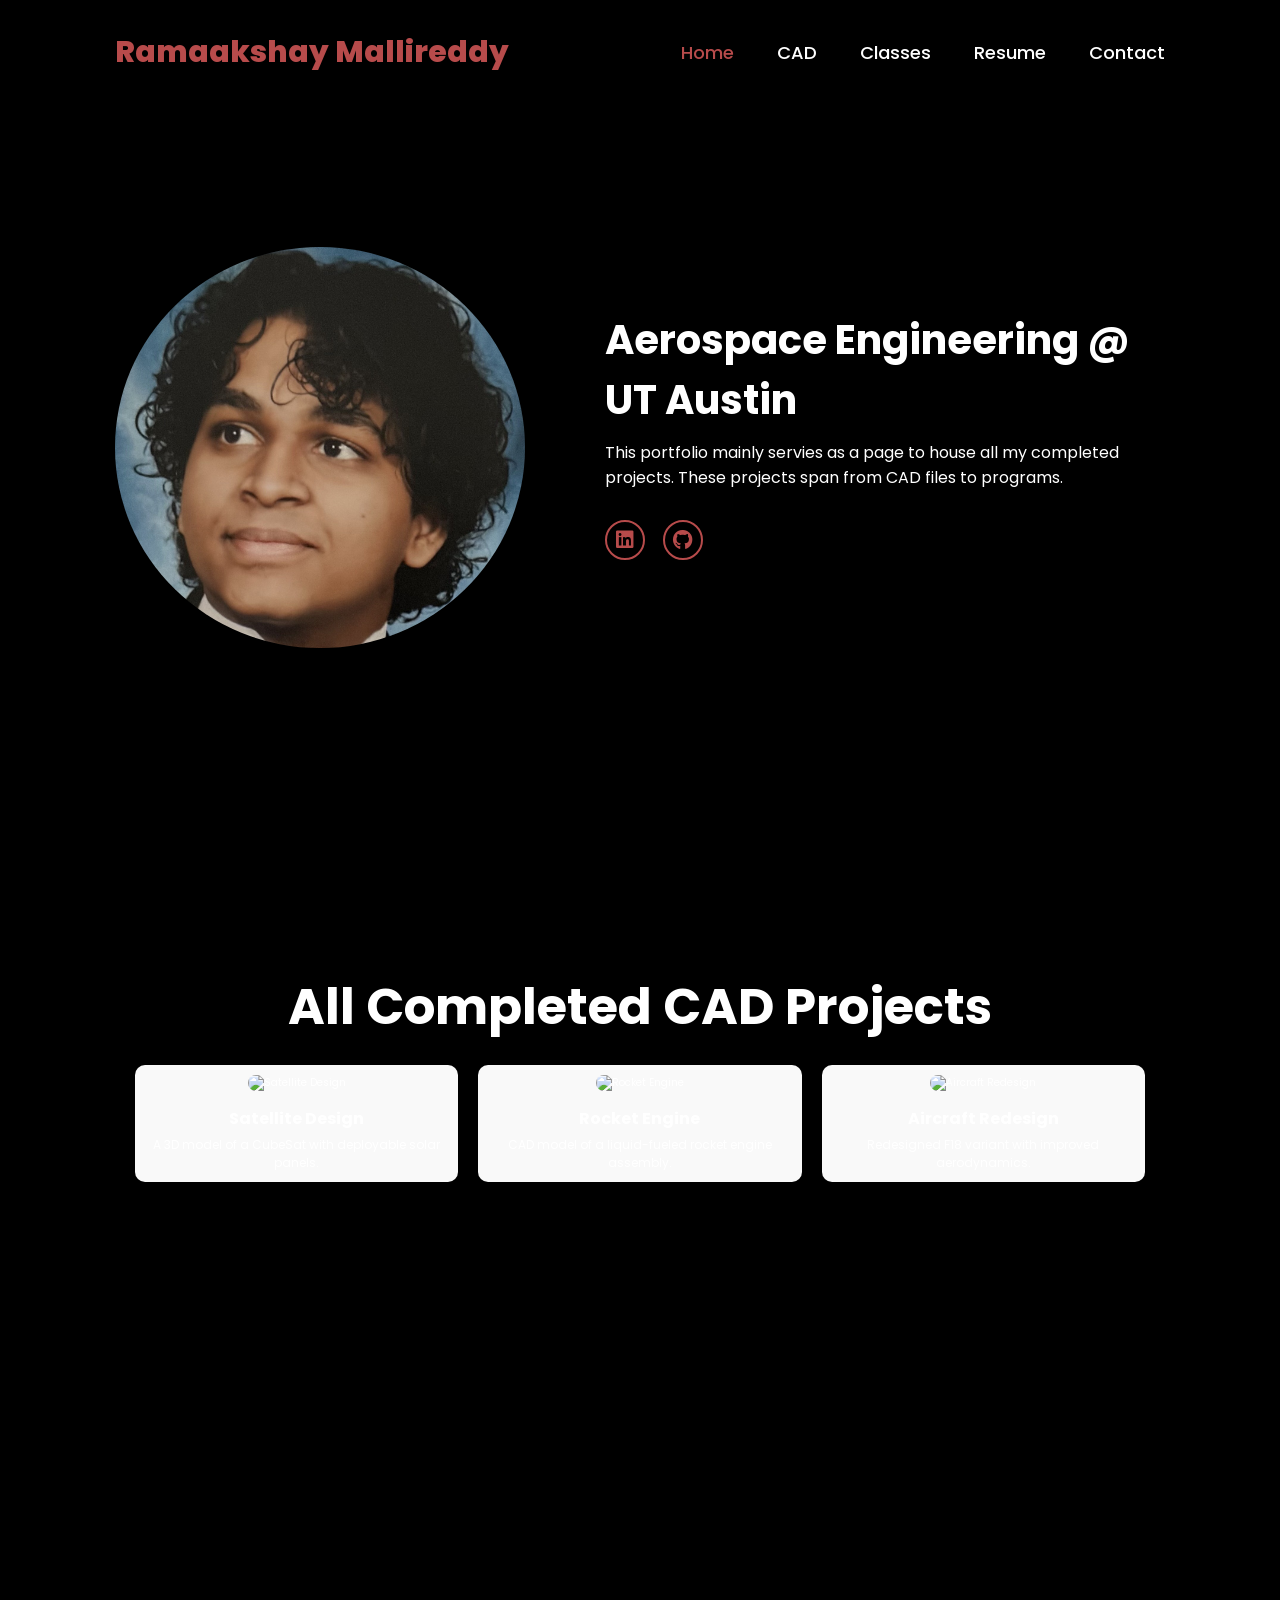
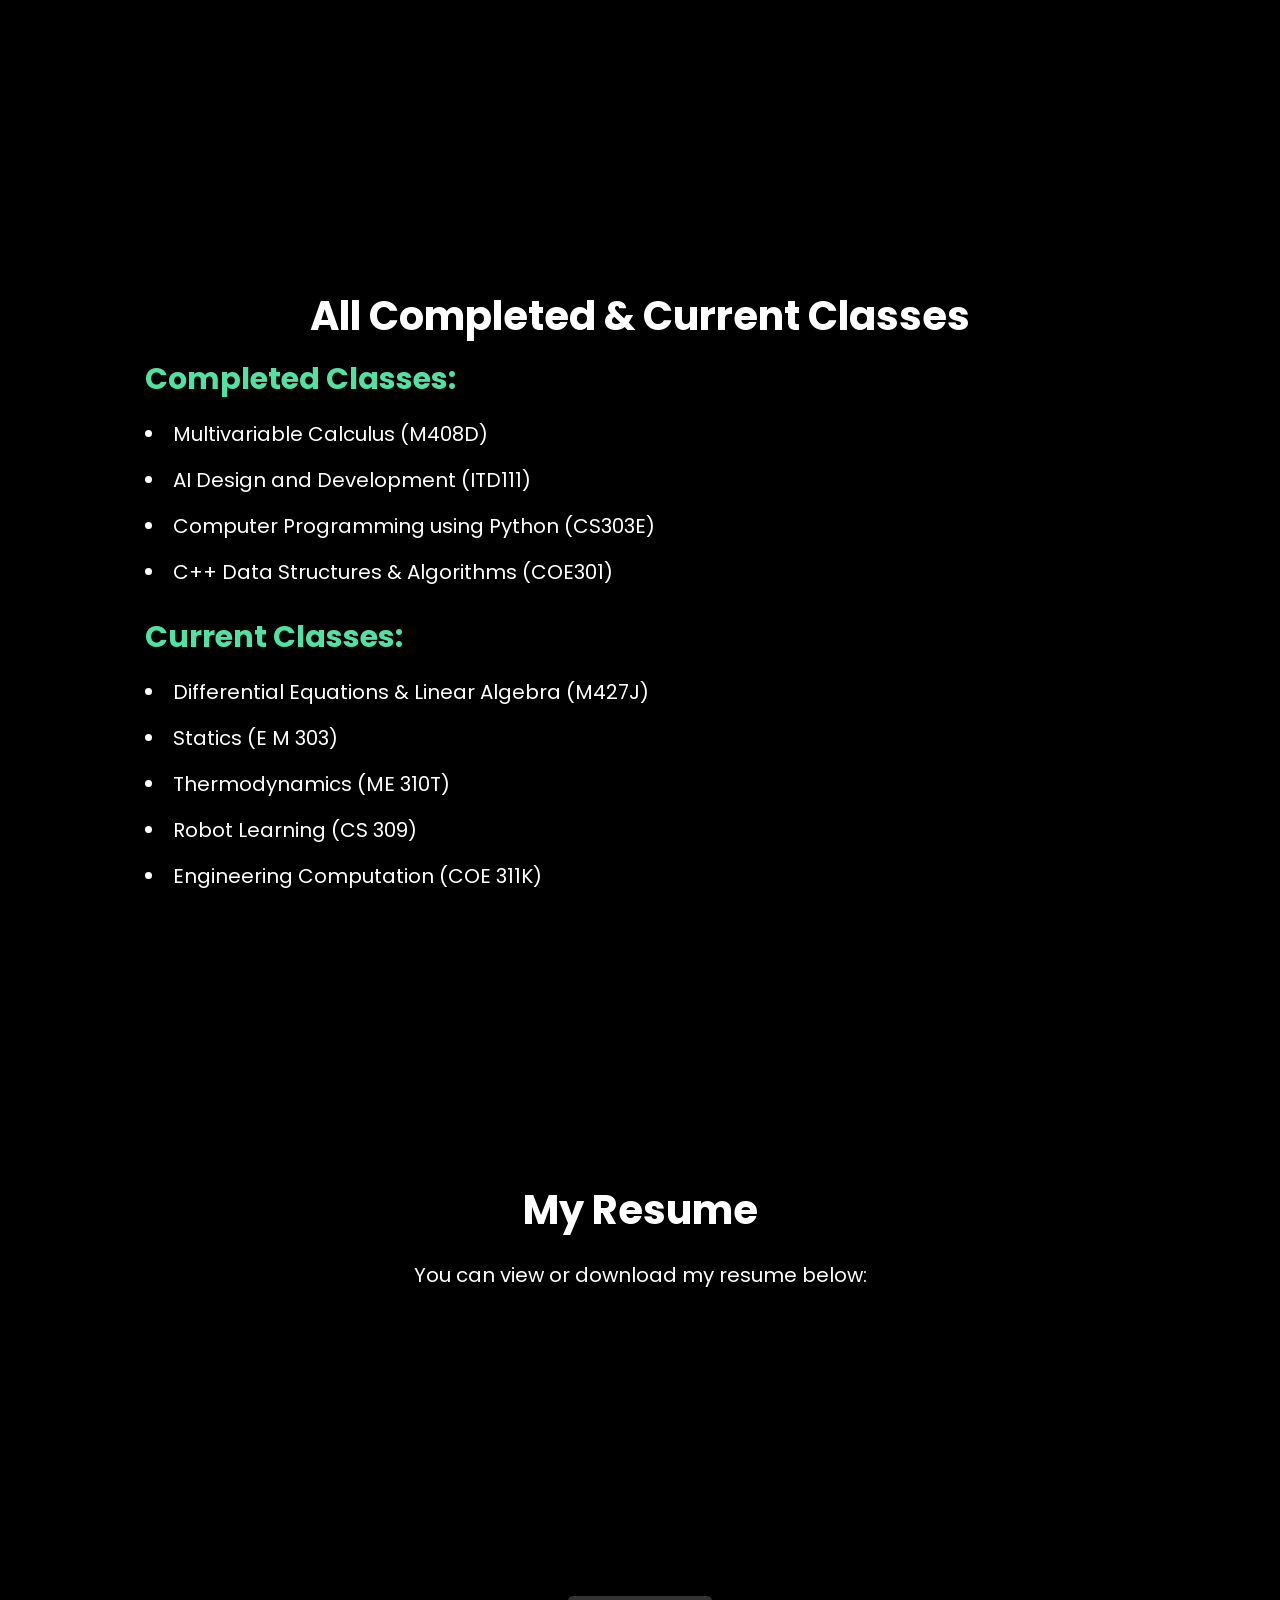
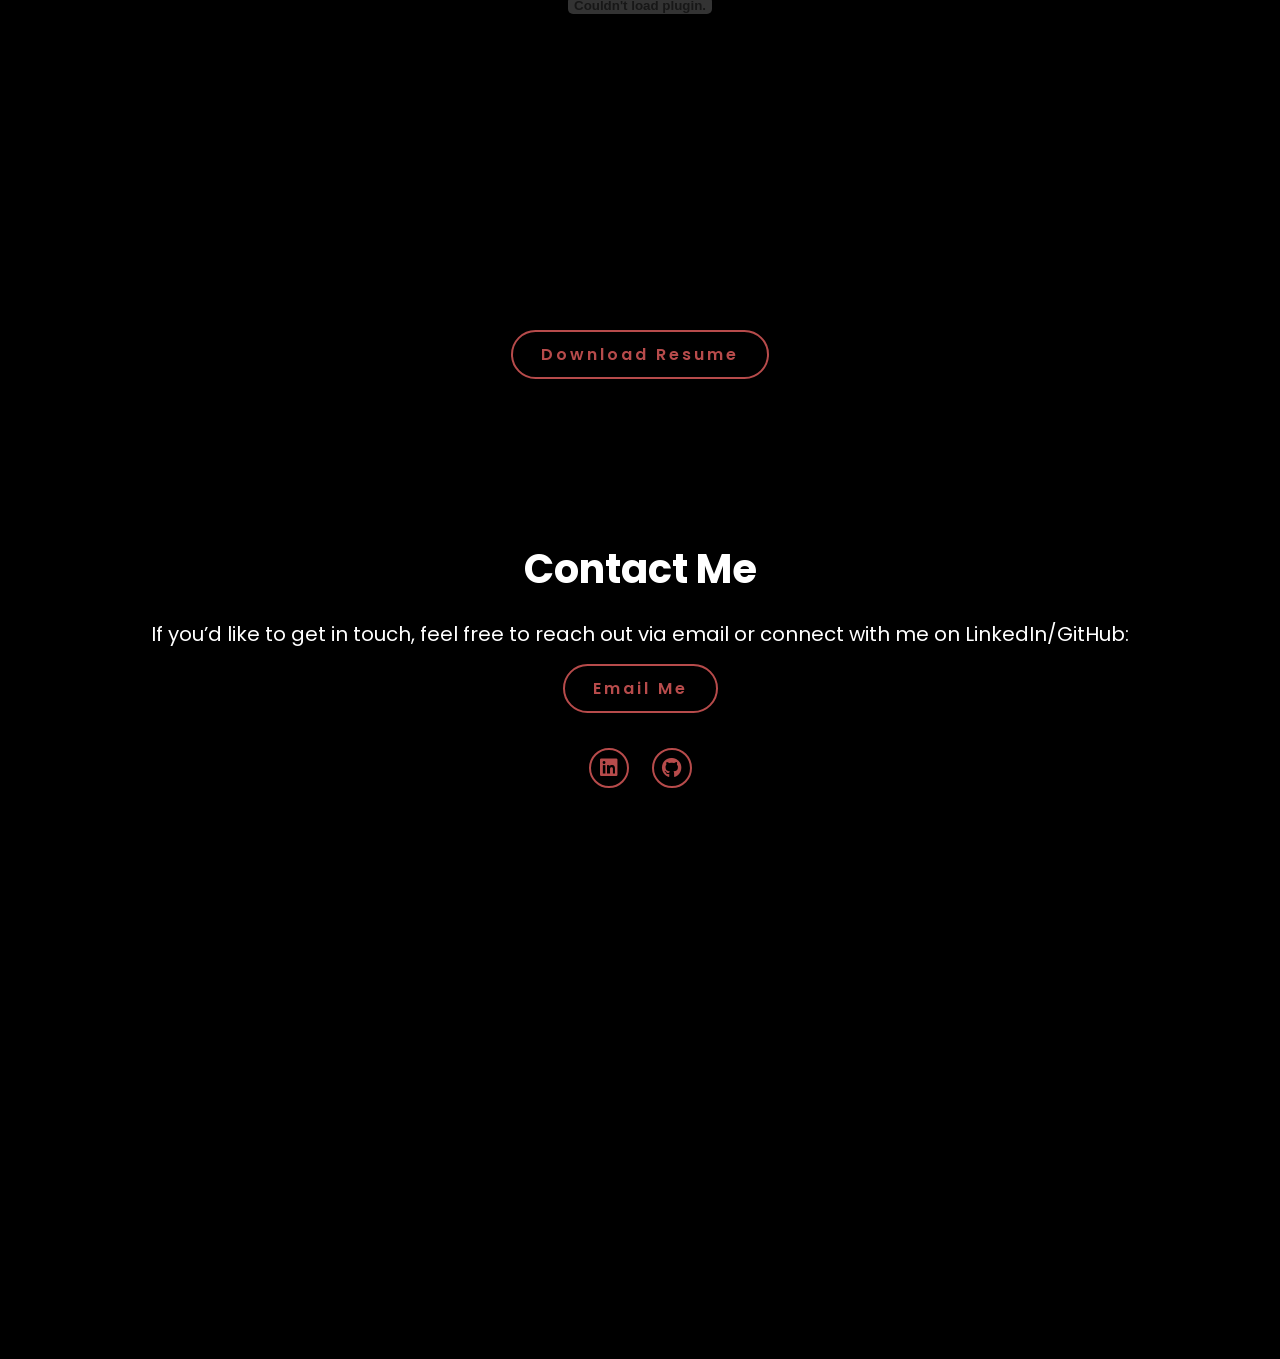
==== Portfolio/index.html @ c7ae590e "First iteration of Portfolio (Pre-Design Revamp)" ====
<!DOCTYPE html>
<html lang="en">
    
<head>
    <meta charset="UTF-8">
    <meta name="viewport" content="width=device-width, initial-scale=1.0">
    <link rel="stylesheet" href="https://cdnjs.cloudflare.com/ajax/libs/font-awesome/6.5.2/css/all.min.css">
    <link rel="stylesheet" href="style.css">
    <title>Portfolio Website</title>
</head>
<body>
    <header>   
        <a href="#" class="logo">Ramaakshay Mallireddy</a>

        <nav>
            <a href="#home" class="active">Home</a>
            <a href="#CAD">CAD</a>
            <a href="#Classes">Classes</a>
            <a href="#Resume">Resume</a>
            <a href="#Contact">Contact</a>
        </nav>

    </header>
    <section class="home" id="home">
        <div class="home-img">
            <img src="main.jpeg" alt="">
        </div>
        <div class="home-content">
            <!-- <h1>Hi, It's <span>Akshay</span></h1> -->
            <h3 class="typing-text">Aerospace Engineering @ UT Austin</h3>
            <p>This portfolio mainly servies as a page to house all my completed projects. These projects span from CAD files to programs.</p>
            <div class="social-icons">
                <a href="https://www.linkedin.com/in/ramaakshay-mallireddy" target="_blank"><i class="fa-brands fa-linkedin"></i></a>
                <a href="https://github.com/riminator" target="_blank"><i class="fa-brands fa-github"></i></a>
            </div>
        </div>
    </section>

    <section class="CAD" id="CAD">
        <div class="CAD-content">
            <h1>All Completed CAD Projects</h1>
            <div class="CAD-projects">
                <div class="project-card">
                    <img src="project1.png" alt="Satellite Design">
                    <h4>Satellite Design</h4>
                    <p>A 3D model of a CubeSat with deployable solar panels.</p>
                </div>
                <div class="project-card">
                    <img src="project2.png" alt="Rocket Engine">
                    <h4>Rocket Engine</h4>
                    <p>CAD model of a liquid-fueled rocket engine assembly.</p>
                </div>
                <div class="project-card">
                    <img src="project3.png" alt="Aircraft Redesign">
                    <h4>Aircraft Redesign</h4>
                    <p>Redesigned F18 variant with improved aerodynamics.</p>
                </div>
                <!-- Add more project cards as needed -->
            </div>
        </div>
    </section>

    <section class="Classes" id="Classes">
        <div class="Classes-content">
            <h1>All Completed & Current Classes</h1>
                <h2>Completed Classes: </h2>
                    <ul>
                        <li>Multivariable Calculus (M408D)</li>
                        <li>AI Design and Development (ITD111)</li>
                        <li>Computer Programming using Python (CS303E)</li>
                        <li>C++ Data Structures & Algorithms (COE301)</li>
                    </ul>

                <h2>Current Classes: </h2>
                    <ul>
                        <li>Differential Equations & Linear Algebra (M427J)</li>
                        <li>Statics (E M 303)</li>
                        <li>Thermodynamics (ME 310T)</li>
                        <li>Robot Learning (CS 309)</li>
                        <li>Engineering Computation (COE 311K)</li>
                    </ul>
        </div>
    </section>

    <section class="Resume" id="Resume">
        <div class="Resume-content">
            <h1>My Resume</h1>
            <p>You can view or download my resume below:</p>

            <!-- Embedded PDF preview -->
            <embed src="Ramaakshay_Mallireddy_Resume.pdf" type="application/pdf" width="100%" height="600px" />

            <!-- Download button -->
            <a href="Ramaakshay_Mallireddy_Resume.pdf" target="_blank" class="btn">Download Resume</a>
        </div>
    </section>

    <section class="Contact" id="Contact">
        <div class="Contact-content">
            <h1>Contact Me</h1>
            <p>If you’d like to get in touch, feel free to reach out via email or connect with me on LinkedIn/GitHub:</p>
            
            <p>
                <a href="mailto:akshaymall@utexas.edu" class="btn">Email Me</a>
            </p>

            <div class="social-icons">
                <a href="https://www.linkedin.com/in/ramaakshay-mallireddy" target="_blank"><i class="fa-brands fa-linkedin"></i></a>
                <a href="https://github.com/riminator" target="_blank"><i class="fa-brands fa-github"></i></a>
            </div>
        </div>
    </section>


</body>
<script>
const sections = document.querySelectorAll("section");
const navLinks = document.querySelectorAll("nav a");

window.addEventListener("scroll", () => {
    let currentSection = "";

    sections.forEach(section => {
        const sectionTop = section.offsetTop;
        const sectionHeight = section.clientHeight;

        if (pageYOffset >= sectionTop - sectionHeight / 3) {
            currentSection = section.getAttribute("id");
        }
    });

    navLinks.forEach(link => {
        link.classList.remove("active");
        if (link.getAttribute("href") === `#${currentSection}`) {
            link.classList.add("active");
        }
    });
});
</script>

</html>
---- Portfolio/style.css ----
@import url('https://fonts.googleapis.com/css2?family=Poppins:wght@100;200;300;400;500;600&display=swap');

*{
    margin: 0;
    padding: 0;
    box-sizing: border-box;
    text-decoration: none;
    border: none;
    outline: none;
    font-family: 'Poppins', sans-serif;
}

html{
    font-size: 62.5%;
}

body{
    width: 100%;
    height: 100vh;
    overflow-x: hidden;
    background-color: rgb(0, 0, 0);
    color: white;
}

header{
    margin-top: 20px;
    position: fixed;
    top: 0;
    left: 0;
    width: 100%;
    padding: 1rem 9%;
    background-color: transparent;
    filter: drop-shadow(10px);
    display: flex;
    justify-content: space-between;
    align-items: center;
    z-index: 100;
}

.logo{
    font-size: 3rem;
    color: #b74b4b;
    font-weight: 800;
    cursor: pointer;
    transition: 0.5s ease;
}

.logo:hover{
    transform: scale(1.1);
}

nav a{
    font-size: 1.8rem;
    color: white;
    margin-left: 4rem;
    font-weight: 500;
    transition: 0.3s ease;
    border-bottom: 3px solid transparent;
}

nav a:hover,
nav a.active{
    color: #b74b4b;
    border-bottom: 3px solid #b74b4b;
}

@media(max-width:995px){
    nav{
        position: absolute;
        display: none;
        top: 0;
        right: 0;
        width: 40%;
        border-left: 3px solid #b74b4b;
        border-bottom: 3px solid #b74b4b;
        border-bottom-left-radius: 2rem;
        padding: 1rem solid;
        background-color: #161616;
        border-top: 0.1rem solid rgba(0,0,0,0.1);
    }

    nav.active{
        display: block;
    }

    nav a{
        display: block;
        font-size: 2rem;
        margin: 3rem 0;
    }

    nav a:hover,
    nav a.active{
        padding: 1rem;
        border-radius: 0.5rem;
        border-bottom: 0.5rem solid #b74b4b;
    }
}

section{
    min-height: 100vh;
    padding: 5rem 9% 5rem;
}

.home{
    display: flex;
    justify-content: center;
    align-items: center;
    gap: 8rem;
    background-color: black;
}

.home .home-content h1{
    font-size: 6rem;
    font-weight: 700;
    line-height: 1.3;
}

span{
    color: #b74b4b;
}

.home-content h3{
    font-size: 4rem;
    margin-bottom: 1rem;
    font-weight: 700;
}

.home-content p{
    font-size: 1.6rem;
}

.home-img{
    border-radius: 50%;
}

.home-img img{
    position: relative;
    width: 32vw;
    border-radius: 50%;
    box-shadow: 0 0 25px solid #b74b4b;
    cursor: pointer;
    transition: 0.2s linear;
}

.home-img img:hover{
    font-size: 1.8rem;
    font-weight: 500;
}

.social-icons a{
    display: inline-flex;
    justify-content: center;
    align-items: center;
    width: 4rem;
    height: 4rem;
    background-color: transparent;
    border: 0.2rem solid #b74b4b;
    font-size: 2rem;
    border-radius: 50%;
    margin: 3rem 1.5rem 3rem 0;
    transition: 0.3s ease;
    color: #b74b4b;
}

.social-icons a:hover{
    color: black;
    transform: scale(1.3) translateY(-5px);
    background-color: #b74b4b;
    box-shadow: 0  0 25px #b74b4b;
}

.btn{
    display: inline-block;
    padding: 1rem 2.8rem;
    background-color: black;
    border-radius: 4rem;
    font-size: 1.6rem;
    color: #b74b4b;
    letter-spacing: 0.3rem;
    font-weight: 600;
    border: 2px solid #b74b4b;
    transition: 0.3s ease;
    cursor: pointer;
}

.btn:hover{
    transform: scale3d(1.03);
    background-color: #b74b4b;
    color: black;
    box-shadow: 0 0 25px #b74b4b;
}

.typing-text{
    font-size: 34px;
    font-weight: 600;
    min-width: 280px;
}

.typing-text span{
    position: relative;
}

.typing-text span::before{
    content: "software Developer";
    color: #b74b4b;
    animation: words 20s infinite;
}

.typing-text span::after{
    content: "";
    background-color: black;
    position: absolute;
    width: calc(100% + 8px);
    height: 100%;
    border-left: 3px solid black;
    right: -8;
    animation: cursor 0.6s infinite;
}

@keyframes cursor{
    to{
        border-left: 3px solid #b74b4b;
    }
}

@keyframes words{
    0%, 20%{
        content: "Web Developer";
    }
    21%, 40%{
        content: "Developer";
    }
    41%, 60%{
        content: "Web Designer";
    }
    61%, 80%{
        content: "Youtuber";
    }
    81%, 100%{
        content: "Script Writer";
    }
}

@media (max-width: 1000px){
    .home{
        gap: 4rem;
    }
}

@media(max-width:995px){
    .home{
        flex-direction: column;
        margin: 5rem 4rem;
    }

    .home .home-content h3{
        font-size: 2.5rem;
    }

    .home-content h1{
        font-size: 5rem;
    }

    .home-img img{
        width: 70vw;
        margin-top: 4rem;
    }
}

.CAD-content h1 {
    font-size: 5rem;
    font-weight: 700;
    margin-bottom: 2rem;
    text-align: center; 
}

.CAD-content {
    text-align: center;
    padding: 2rem;
}

.CAD-projects {
    display: grid;
    grid-template-columns: repeat(auto-fit, minmax(250px, 1fr));
    gap: 2rem;
    margin-top: 2rem;
}

.project-card {
    background-color: #f9f9f9;
    border-radius: 10px;
    padding: 1rem;
    box-shadow: 0 4px 6px rgba(0,0,0,0.1);
    transition: transform 0.3s;
}

.project-card:hover {
    transform: translateY(-5px);
}

.project-card img {
    width: 100%;
    border-radius: 10px;
    margin-bottom: 1rem;
}

.project-card h4 {
    font-size: 1.6rem;
    margin: 0.5rem 0;
}

.project-card p {
    font-size: 1.2rem;
}


nav a.active {
    border-bottom: 2px solid #000; /* or any underline style you want */
}

html {
    scroll-behavior: smooth;
}

section {
    scroll-margin-top: 20px; /* height of your header */
}

/* Make all headings and list items bigger in Classes section */
.Classes-content h1 {
    color: #ffffff;
    font-size: 4rem; /* main title */
    text-align: center;
}

.Classes-content h2 {
    font-size: 3rem; /* subtitles */
    color: #53E0A3;
}

.Classes-content ul {
    list-style-position: inside; /* makes bullets inside the text block */
    padding-left: 0;             /* remove default left padding */
    margin: 1rem 0 2rem 0;       /* adjust spacing around the list */
    text-align: left;            /* keep bullets left-aligned */
}

.Classes-content ul li {
    font-size: 2rem;             /* bigger font if desired */
    margin-bottom: 1rem;         /* spacing between items */
}


.Classes-content {
    text-align: left;
    padding: 3rem;
    line-height: 1.8; /* makes text less cramped */
}

.Resume-content {
    text-align: center;
    padding: 3rem 2rem;
}

.Resume-content h1 {
    font-size: 4rem;
    margin-bottom: 2rem;
}

.Resume-content p {
    font-size: 2rem;
    margin-bottom: 1.5rem;
}

.Resume-content .btn {
    margin-top: 2rem;
}

.Contact-content {
    text-align: center;
    padding: 3rem 2rem;
}

.Contact-content h1 {
    font-size: 4rem;
    margin-bottom: 2rem;
}

.Contact-content p {
    font-size: 2rem;
    margin-bottom: 1.5rem;
}

.Contact-content .btn {
    font-size: 1.6rem;
    padding: 1rem 2.8rem;
    margin-bottom: 2rem;
}

.Contact-content .social-icons a {
    font-size: 2rem;
    margin: 0 1rem;
    color: #b74b4b;
    border: 0.2rem solid #b74b4b;
    border-radius: 50%;
    width: 4rem;
    height: 4rem;
    display: inline-flex;
    justify-content: center;
    align-items: center;
    transition: 0.3s ease;
}

.Contact-content .social-icons a:hover {
    background-color: #b74b4b;
    color: black;
    transform: scale(1.3) translateY(-5px);
}
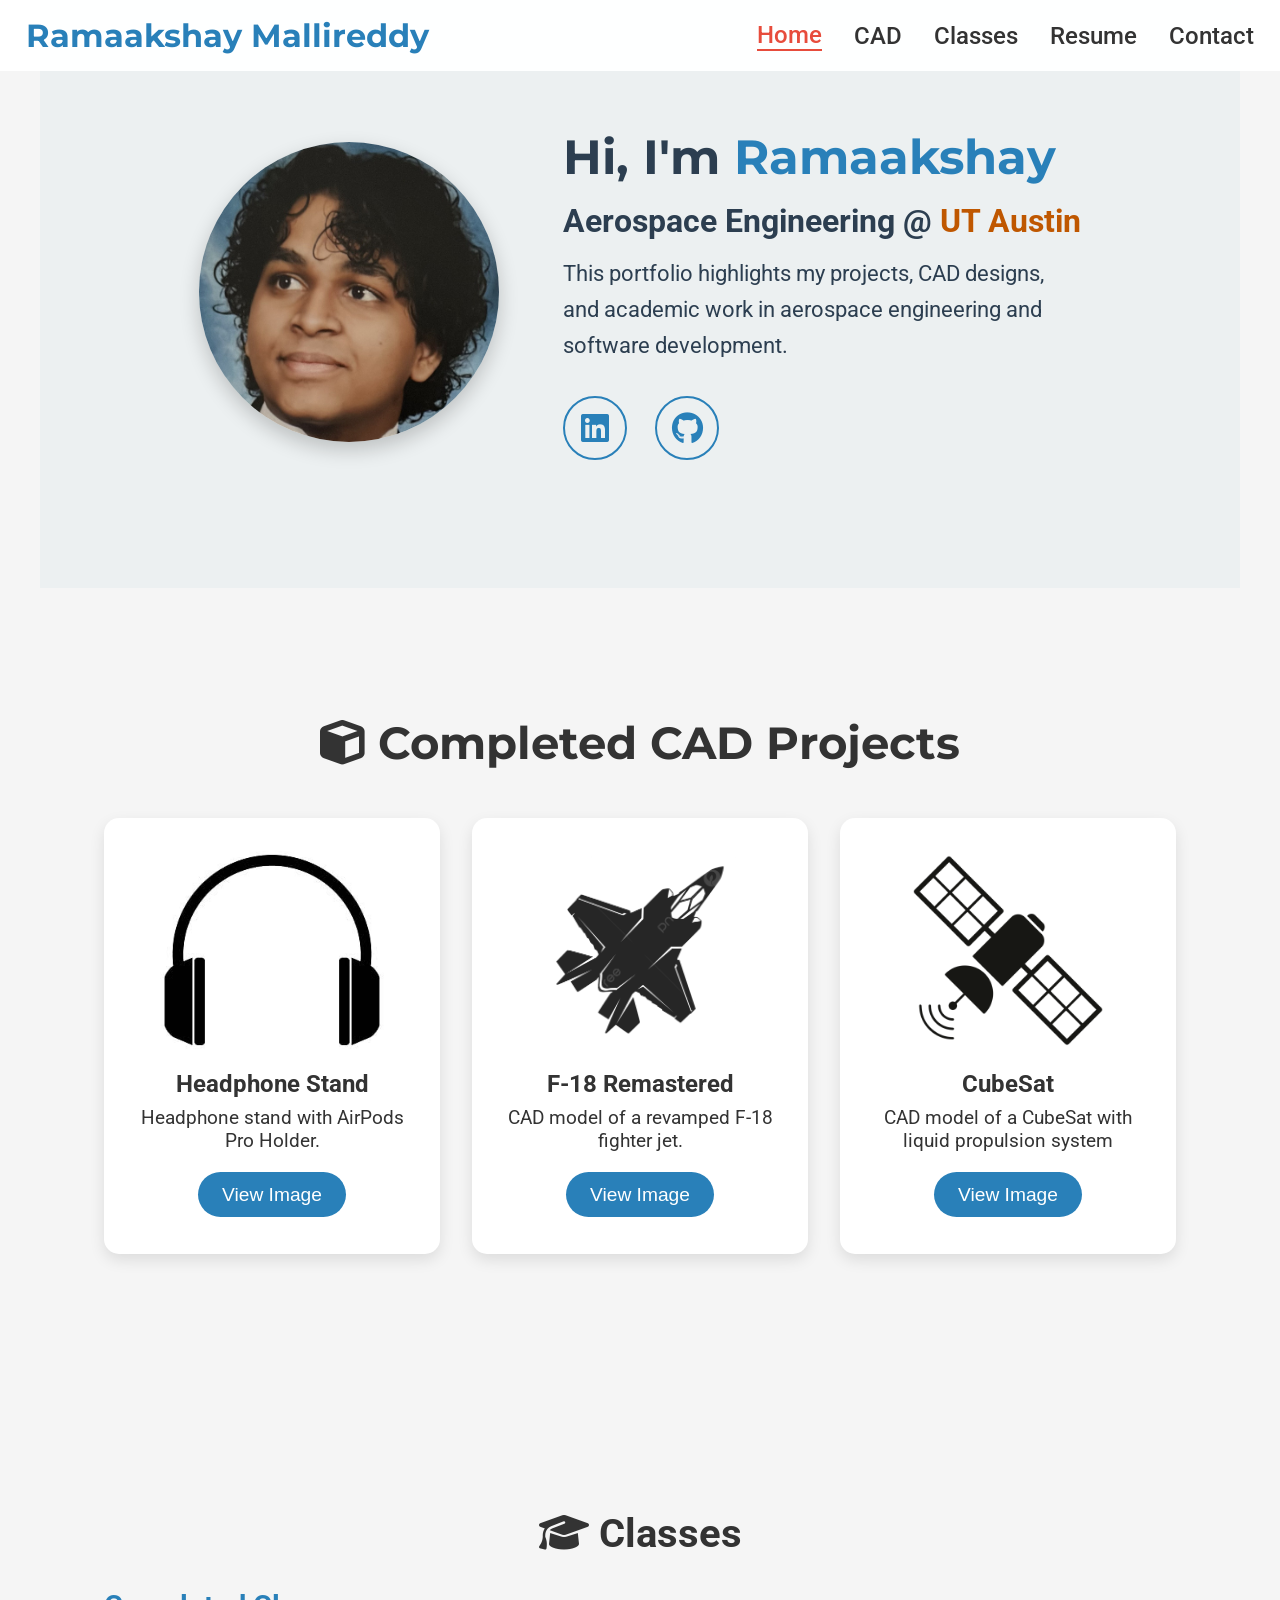
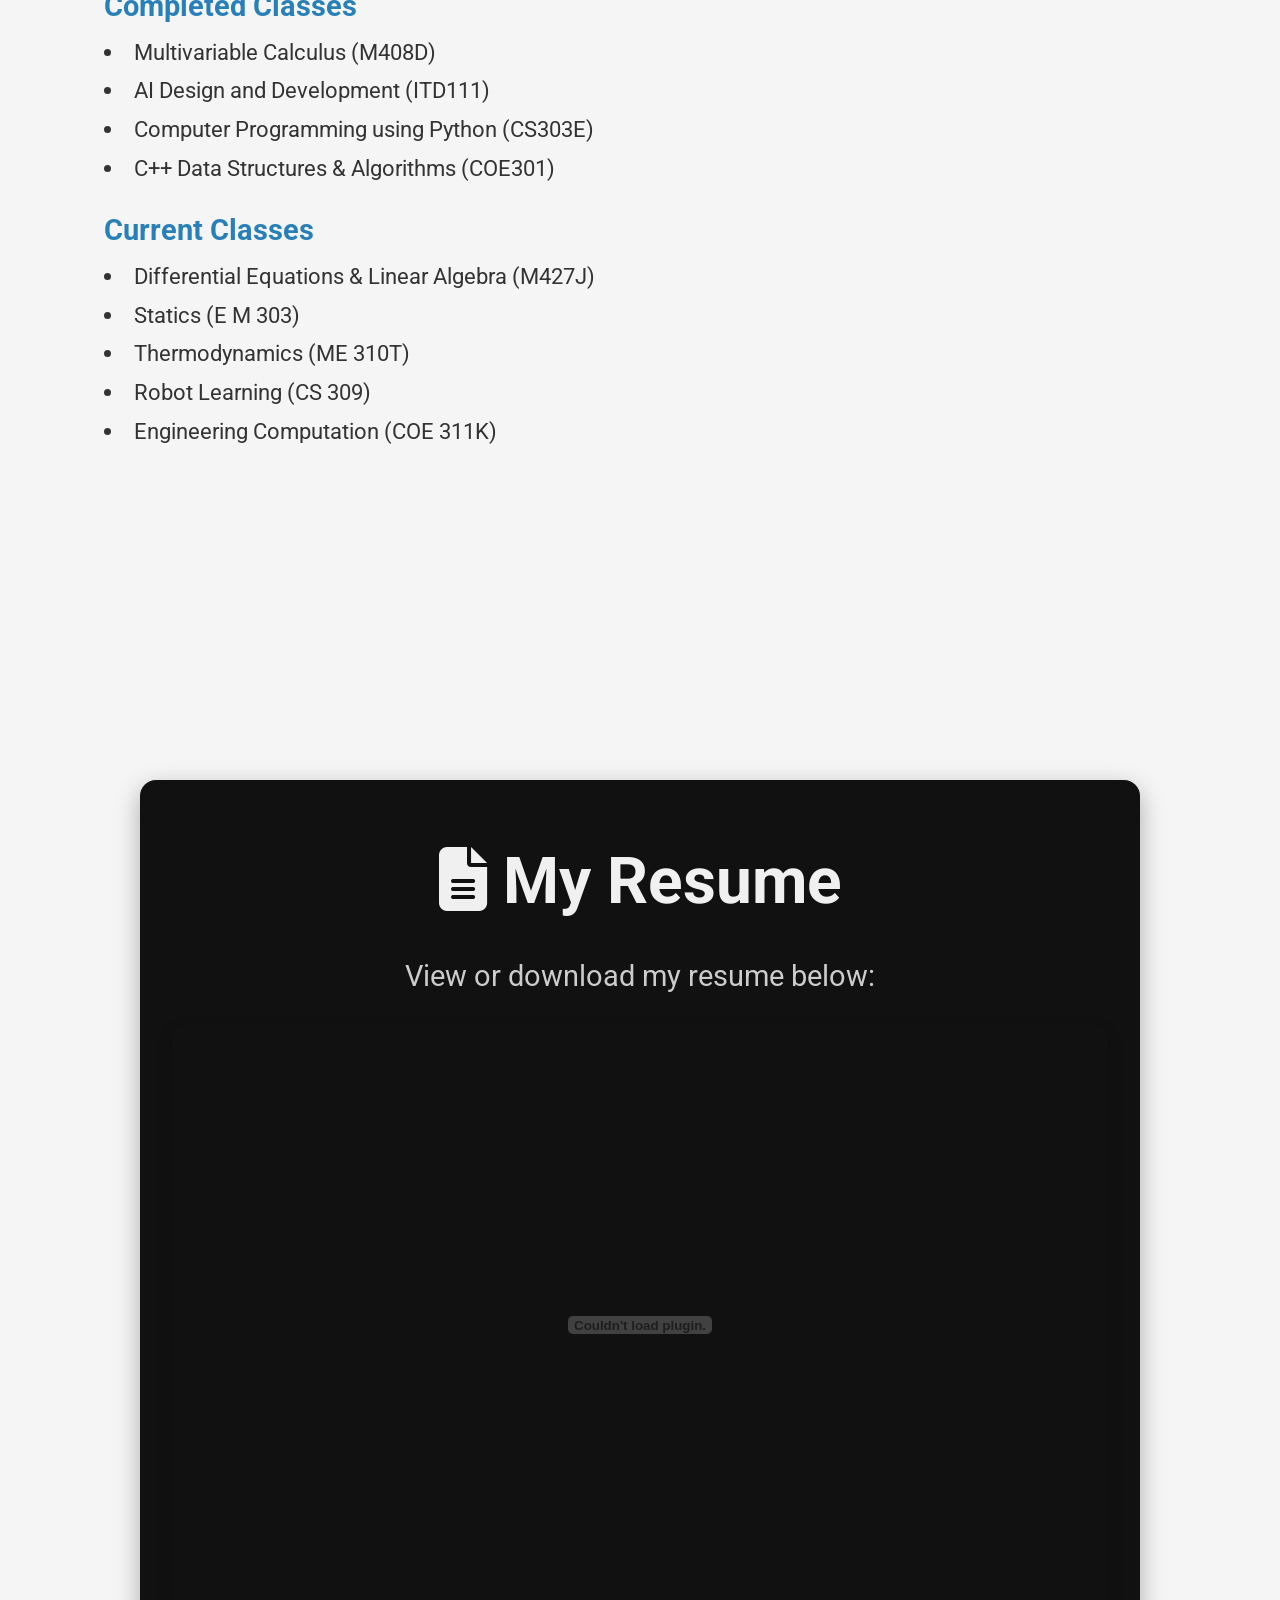
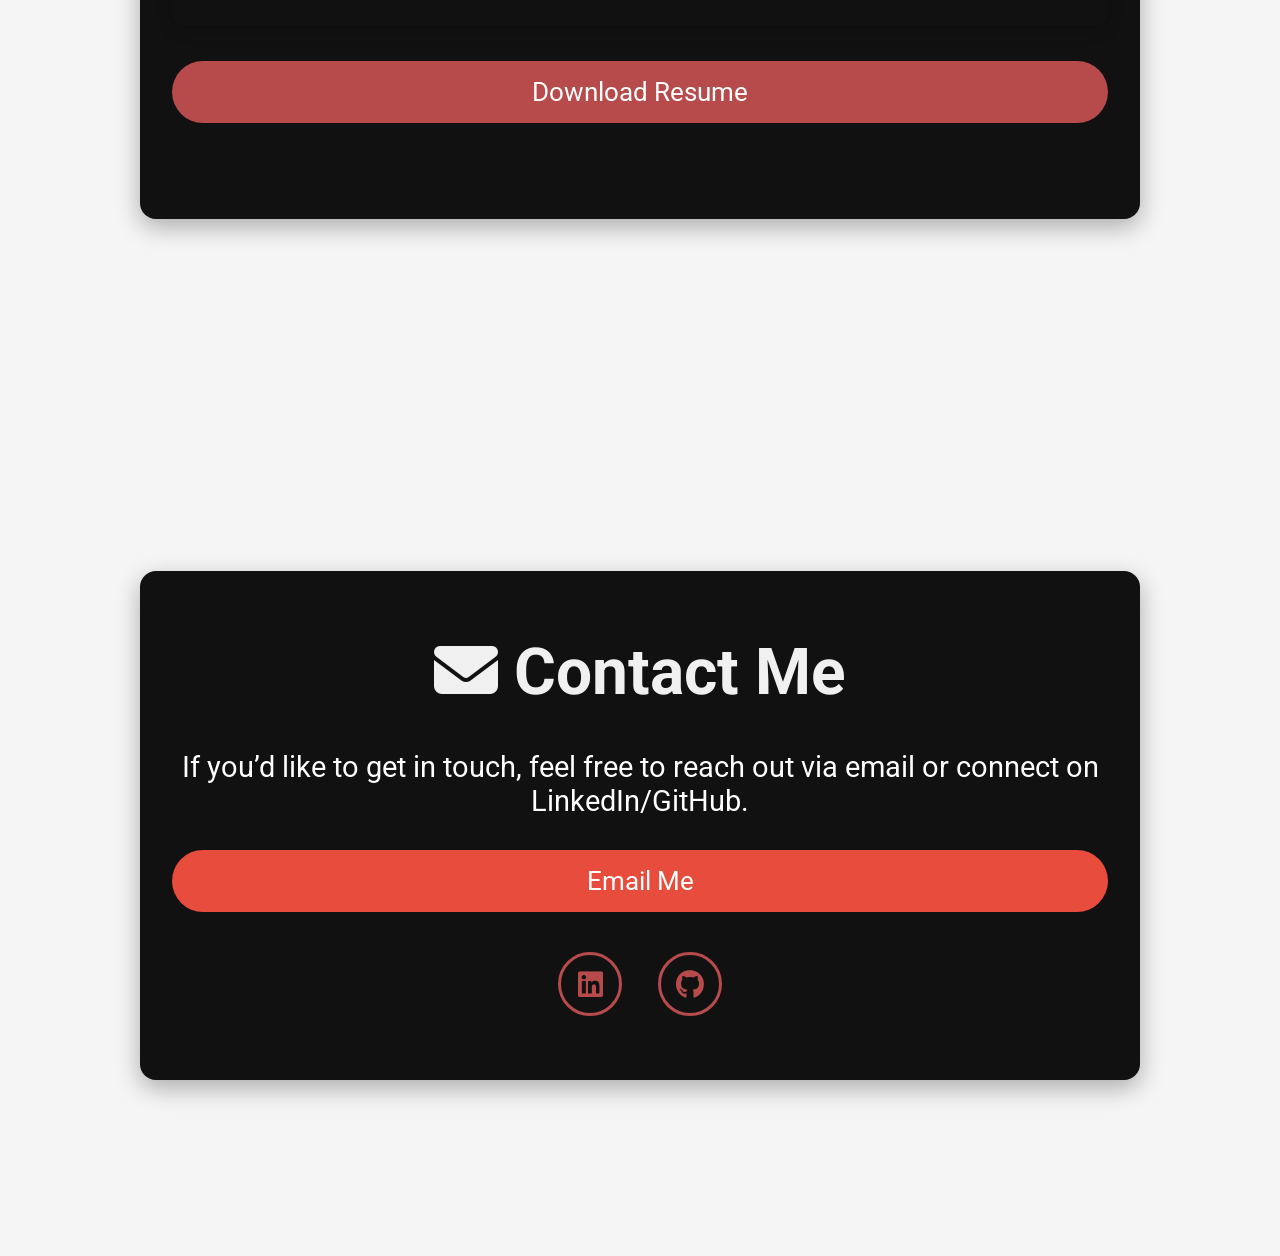
==== commit 123d8329: "Revamped structure and looks" ====
--- a/Portfolio/index.html
+++ b/Portfolio/index.html
@@ -1,130 +1,137 @@
 <!DOCTYPE html>
 <html lang="en">
-    
 <head>
     <meta charset="UTF-8">
     <meta name="viewport" content="width=device-width, initial-scale=1.0">
+    
+    <!-- Fonts -->
+    <link href="https://fonts.googleapis.com/css2?family=Montserrat:wght@400;600;700&family=Roboto:wght@400;500&display=swap" rel="stylesheet">
+    
+    <!-- Font Awesome -->
     <link rel="stylesheet" href="https://cdnjs.cloudflare.com/ajax/libs/font-awesome/6.5.2/css/all.min.css">
+    
+    <!-- CSS -->
     <link rel="stylesheet" href="style.css">
-    <title>Portfolio Website</title>
+
+    <title>Ramaakshay Mallireddy - Portfolio</title>
 </head>
 <body>
-    <header>   
-        <a href="#" class="logo">Ramaakshay Mallireddy</a>
 
-        <nav>
-            <a href="#home" class="active">Home</a>
-            <a href="#CAD">CAD</a>
-            <a href="#Classes">Classes</a>
-            <a href="#Resume">Resume</a>
-            <a href="#Contact">Contact</a>
-        </nav>
+<!-- HEADER -->
+<header>
+    <a href="#home" class="logo">Ramaakshay Mallireddy</a>
+    <nav>
+        <a href="#home" class="active">Home</a>
+        <a href="#CAD">CAD</a>
+        <a href="#Classes">Classes</a>
+        <a href="#Resume">Resume</a>
+        <a href="#Contact">Contact</a>
+    </nav>
+</header>
 
-    </header>
-    <section class="home" id="home">
-        <div class="home-img">
-            <img src="main.jpeg" alt="">
+<!-- HOME -->
+<section class="home" id="home">
+    <div class="home-img">
+        <img src="main.jpeg" alt="Akshay Mallireddy">
+    </div>
+    <div class="home-content">
+        <h1>Hi, I'm <span>Ramaakshay</span></h1>
+        <h3>Aerospace Engineering @ <span>UT Austin</span></h3>
+        <p>This portfolio highlights my projects, CAD designs, and academic work in aerospace engineering and software development.</p>
+        <div class="social-icons">
+            <a href="https://www.linkedin.com/in/ramaakshay-mallireddy" target="_blank"><i class="fab fa-linkedin"></i></a>
+            <a href="https://github.com/riminator" target="_blank"><i class="fab fa-github"></i></a>
         </div>
-        <div class="home-content">
-            <!-- <h1>Hi, It's <span>Akshay</span></h1> -->
-            <h3 class="typing-text">Aerospace Engineering @ UT Austin</h3>
-            <p>This portfolio mainly servies as a page to house all my completed projects. These projects span from CAD files to programs.</p>
-            <div class="social-icons">
-                <a href="https://www.linkedin.com/in/ramaakshay-mallireddy" target="_blank"><i class="fa-brands fa-linkedin"></i></a>
-                <a href="https://github.com/riminator" target="_blank"><i class="fa-brands fa-github"></i></a>
+    </div>
+</section>
+
+<!-- CAD SECTION -->
+<section class="CAD" id="CAD">
+    <div class="CAD-content">
+        <h1><i class="fas fa-cube"></i> Completed CAD Projects</h1>
+        <div class="CAD-projects">
+            <div class="project-card">
+                <img src="headphones_stand_preview.jpg" alt="headphone Stand">
+                <h4><i class="headphone_stand"></i> Headphone Stand</h4>
+                <p>Headphone stand with AirPods Pro Holder.</p>
+                <button class="view-btn" onclick="openImage('project_1.jpg')">View Image</button>
+                <!-- <a href="headphone_stand.obj" download class="btn-stl">Download OBJ File</a> -->
+            </div>
+            <div class="project-card">
+                <img src="project_2_preview.png" alt="F-18 Remastered">
+                <h4><i class="f-18_remastered"></i> F-18 Remastered</h4>
+                <p>CAD model of a revamped F-18 fighter jet.</p>
+                <button class="view-btn" onclick="openImage('project_2.jpg')">View Image</button>
+                <!-- <a href="F-18 Remastered.obj" download class="btn-stl">Download OBJ</a> -->
+            </div>
+            <div class="project-card">
+                <img src="project3_preview.png" alt="CubeSat">
+                <h4><i class="CubeSat"></i> CubeSat</h4>
+                <p>CAD model of a CubeSat with liquid propulsion system</p>
+                <button class="view-btn" onclick="openImage('project_3.jpg')">View Image</button>
+                <!-- <a href="CubeSat.obj" download class="btn-stl">Download OBJ</a> -->
             </div>
         </div>
-    </section>
+    </div>
+</section>
 
-    <section class="CAD" id="CAD">
-        <div class="CAD-content">
-            <h1>All Completed CAD Projects</h1>
-            <div class="CAD-projects">
-                <div class="project-card">
-                    <img src="project1.png" alt="Satellite Design">
-                    <h4>Satellite Design</h4>
-                    <p>A 3D model of a CubeSat with deployable solar panels.</p>
-                </div>
-                <div class="project-card">
-                    <img src="project2.png" alt="Rocket Engine">
-                    <h4>Rocket Engine</h4>
-                    <p>CAD model of a liquid-fueled rocket engine assembly.</p>
-                </div>
-                <div class="project-card">
-                    <img src="project3.png" alt="Aircraft Redesign">
-                    <h4>Aircraft Redesign</h4>
-                    <p>Redesigned F18 variant with improved aerodynamics.</p>
-                </div>
-                <!-- Add more project cards as needed -->
-            </div>
+<!-- CLASSES SECTION -->
+<section class="Classes" id="Classes">
+    <div class="Classes-content">
+        <h1><i class="fas fa-graduation-cap"></i> Classes</h1>
+
+        <h2>Completed Classes</h2>
+        <ul>
+            <li>Multivariable Calculus (M408D)</li>
+            <li>AI Design and Development (ITD111)</li>
+            <li>Computer Programming using Python (CS303E)</li>
+            <li>C++ Data Structures & Algorithms (COE301)</li>
+        </ul>
+
+        <h2>Current Classes</h2>
+        <ul>
+            <li>Differential Equations & Linear Algebra (M427J)</li>
+            <li>Statics (E M 303)</li>
+            <li>Thermodynamics (ME 310T)</li>
+            <li>Robot Learning (CS 309)</li>
+            <li>Engineering Computation (COE 311K)</li>
+        </ul>
+    </div>
+</section>
+
+<!-- RESUME SECTION -->
+<section class="Resume" id="Resume">
+    <div class="Resume-content">
+        <h1><i class="fas fa-file-alt"></i> My Resume</h1>
+        <p>View or download my resume below:</p>
+        <embed src="Ramaakshay_Mallireddy_Resume.pdf" type="application/pdf" width="100%" height="600px" />
+        <a href="Ramaakshay_Mallireddy_Resume.pdf" target="_blank" class="btn">Download Resume</a>
+    </div>
+</section>
+
+<!-- CONTACT SECTION -->
+<section class="Contact" id="Contact">
+    <div class="Contact-content">
+        <h1><i class="fas fa-envelope"></i> Contact Me</h1>
+        <p>If you’d like to get in touch, feel free to reach out via email or connect on LinkedIn/GitHub.</p>
+        <a href="mailto:akshaymall@utexas.edu" class="btn">Email Me</a>
+        <div class="social-icons">
+            <a href="https://www.linkedin.com/in/ramaakshay-mallireddy" target="_blank"><i class="fab fa-linkedin"></i></a>
+            <a href="https://github.com/riminator" target="_blank"><i class="fab fa-github"></i></a>
         </div>
-    </section>
+    </div>
+</section>
 
-    <section class="Classes" id="Classes">
-        <div class="Classes-content">
-            <h1>All Completed & Current Classes</h1>
-                <h2>Completed Classes: </h2>
-                    <ul>
-                        <li>Multivariable Calculus (M408D)</li>
-                        <li>AI Design and Development (ITD111)</li>
-                        <li>Computer Programming using Python (CS303E)</li>
-                        <li>C++ Data Structures & Algorithms (COE301)</li>
-                    </ul>
-
-                <h2>Current Classes: </h2>
-                    <ul>
-                        <li>Differential Equations & Linear Algebra (M427J)</li>
-                        <li>Statics (E M 303)</li>
-                        <li>Thermodynamics (ME 310T)</li>
-                        <li>Robot Learning (CS 309)</li>
-                        <li>Engineering Computation (COE 311K)</li>
-                    </ul>
-        </div>
-    </section>
-
-    <section class="Resume" id="Resume">
-        <div class="Resume-content">
-            <h1>My Resume</h1>
-            <p>You can view or download my resume below:</p>
-
-            <!-- Embedded PDF preview -->
-            <embed src="Ramaakshay_Mallireddy_Resume.pdf" type="application/pdf" width="100%" height="600px" />
-
-            <!-- Download button -->
-            <a href="Ramaakshay_Mallireddy_Resume.pdf" target="_blank" class="btn">Download Resume</a>
-        </div>
-    </section>
-
-    <section class="Contact" id="Contact">
-        <div class="Contact-content">
-            <h1>Contact Me</h1>
-            <p>If you’d like to get in touch, feel free to reach out via email or connect with me on LinkedIn/GitHub:</p>
-            
-            <p>
-                <a href="mailto:akshaymall@utexas.edu" class="btn">Email Me</a>
-            </p>
-
-            <div class="social-icons">
-                <a href="https://www.linkedin.com/in/ramaakshay-mallireddy" target="_blank"><i class="fa-brands fa-linkedin"></i></a>
-                <a href="https://github.com/riminator" target="_blank"><i class="fa-brands fa-github"></i></a>
-            </div>
-        </div>
-    </section>
-
-
-</body>
+<!-- SCRIPT -->
 <script>
 const sections = document.querySelectorAll("section");
 const navLinks = document.querySelectorAll("nav a");
 
 window.addEventListener("scroll", () => {
     let currentSection = "";
-
     sections.forEach(section => {
-        const sectionTop = section.offsetTop;
-        const sectionHeight = section.clientHeight;
-
-        if (pageYOffset >= sectionTop - sectionHeight / 3) {
+        const sectionTop = section.offsetTop - 100; // offset for header
+        if (pageYOffset >= sectionTop) {
             currentSection = section.getAttribute("id");
         }
     });
@@ -138,4 +145,38 @@
 });
 </script>
 
+<script>
+function openImage(src) {
+    // Create overlay
+    const overlay = document.createElement('div');
+    overlay.style.position = 'fixed';
+    overlay.style.top = 0;
+    overlay.style.left = 0;
+    overlay.style.width = '100%';
+    overlay.style.height = '100%';
+    overlay.style.backgroundColor = 'rgba(0,0,0,0.8)';
+    overlay.style.display = 'flex';
+    overlay.style.justifyContent = 'center';
+    overlay.style.alignItems = 'center';
+    overlay.style.zIndex = 1000;
+
+    // Create image
+    const img = document.createElement('img');
+    img.src = src;
+    img.style.maxWidth = '90%';
+    img.style.maxHeight = '90%';
+    img.style.borderRadius = '1rem';
+    img.style.boxShadow = '0 6px 20px rgba(0,0,0,0.5)';
+    overlay.appendChild(img);
+
+    // Close overlay on click
+    overlay.addEventListener('click', () => document.body.removeChild(overlay));
+
+    // Add to body
+    document.body.appendChild(overlay);
+}
+</script>
+
+
+</body>
 </html>
--- a/Portfolio/style.css
+++ b/Portfolio/style.css
@@ -1,420 +1,411 @@
-@import url('https://fonts.googleapis.com/css2?family=Poppins:wght@100;200;300;400;500;600&display=swap');
-
-*{
+/* FONTS */
+@import url('https://fonts.googleapis.com/css2?family=Montserrat:wght@400;600;700&family=Roboto:wght@400;500&display=swap');
+
+* {
     margin: 0;
     padding: 0;
     box-sizing: border-box;
+}
+
+body {
+    font-family: 'Roboto', sans-serif;
+    background-color: #f5f5f5;
+    color: #333;
+}
+
+a {
     text-decoration: none;
-    border: none;
-    outline: none;
-    font-family: 'Poppins', sans-serif;
-}
-
-html{
-    font-size: 62.5%;
-}
-
-body{
-    width: 100%;
-    height: 100vh;
-    overflow-x: hidden;
-    background-color: rgb(0, 0, 0);
-    color: white;
-}
-
-header{
-    margin-top: 20px;
+}
+
+/* HEADER */
+header {
     position: fixed;
     top: 0;
     left: 0;
     width: 100%;
-    padding: 1rem 9%;
-    background-color: transparent;
-    filter: drop-shadow(10px);
+    padding: 1rem 2%;
     display: flex;
     justify-content: space-between;
     align-items: center;
     z-index: 100;
-}
-
-.logo{
+    background-color: rgba(255, 255, 255, 0.95);
+    flex-wrap: wrap;
+}
+
+.logo {
+    font-family: 'Montserrat', sans-serif;
+    font-weight: 700;
+    font-size: 2rem;
+    color: #2980b9;
+    cursor: pointer;
+    white-space: nowrap;
+}
+
+nav {
+    display: flex;
+    gap: 2rem;
+    flex-wrap: wrap;
+    justify-content: flex-end;
+    align-items: center;
+}
+
+nav a {
+    font-size: 1.5rem;
+    font-weight: 500;
+    color: #333;
+    transition: 0.3s;
+}
+
+nav a:hover,
+nav a.active {
+    color: #e74c3c;
+    border-bottom: 2px solid #e74c3c;
+}
+
+@media (max-width: 768px) {
+    header {
+        justify-content: center;
+        gap: 1rem;
+    }
+    nav {
+        width: 100%;
+        justify-content: center;
+        gap: 1rem;
+        margin-top: 0.5rem;
+    }
+    nav a {
+        font-size: 1.3rem;
+    }
+}
+
+/* SECTIONS */
+section {
+    padding: 8rem 5%;
+    scroll-margin-top: 100px;
+    max-width: 1200px;
+    margin: 0 auto;
+}
+
+/* HOME */
+.home {
+    display: flex;
+    align-items: center;
+    justify-content: center;
+    gap: 4rem;
+    background-color: #ecf0f1;
+    color: #2c3e50;
+}
+
+.home-img img {
+    width: 300px;
+    height: 300px;
+    border-radius: 50%;
+    box-shadow: 0 8px 20px rgba(0,0,0,0.2);
+}
+
+.home-content h1 {
+    font-family: 'Montserrat', sans-serif;
     font-size: 3rem;
-    color: #b74b4b;
-    font-weight: 800;
+    margin-bottom: 1rem;
+}
+
+.home-content h1 span {
+    color: #2980b9;
+}
+
+.home-content h3 span {
+    color: #BF5700;
+}
+
+.home-content h3 {
+    font-size: 2rem;
+    margin-bottom: 1rem;
+}
+
+.home-content p {
+    font-size: 1.4rem;
+    max-width: 500px;
+    line-height: 1.6;
+}
+
+/* HOME SOCIAL ICONS */
+.home .social-icons {
+    margin-top: 2rem; /* adds space between text and icons */
+}
+
+.home .social-icons a {
+    display: inline-flex;
+    justify-content: center;
+    align-items: center;
+    width: 4rem;    /* bigger icons */
+    height: 4rem;
+    font-size: 2rem; /* larger font size for the icons */
+    margin-right: 1.5rem; /* more spacing between icons */
+    border-radius: 50%;
+    border: 0.15rem solid #2980b9; /* subtle border */
+    color: #2980b9;
+    transition: 0.3s ease;
+}
+
+.home .social-icons a:hover {
+    background-color: #2980b9;
+    color: white;
+    transform: scale(1.2);
+}
+
+
+.social-icons a {
+    font-size: 1.8rem;
+    margin-right: 1rem;
+    color: #2980b9;
+    transition: 0.3s;
+}
+
+.social-icons a:hover {
+    color: #e74c3c;
+    transform: scale(1.2);
+}
+
+/* CAD */
+.CAD-content h1 {
+    font-family: 'Montserrat', sans-serif;
+    font-size: 2.8rem;
+    text-align: center;
+    margin-bottom: 3rem;
+}
+
+.CAD-projects {
+    display: grid;
+    grid-template-columns: repeat(auto-fit, minmax(250px, 1fr));
+    gap: 2rem;
+}
+
+.project-card {
+    background-color: #ffffff;
+    border-radius: 15px;
+    padding: 2rem 1.5rem;
+    box-shadow: 0 6px 15px rgba(0,0,0,0.1);
+    text-align: center;
+}
+
+.project-card h4 {
+    font-size: 1.5rem;
+    margin-bottom: 0.5rem;
+}
+
+.project-card p {
+    font-size: 1.2rem;
+    margin-bottom: 1rem;
+}
+
+.project-card .view-btn,
+.project-card .download-btn {
+    display: inline-block;
+    font-size: 1.2rem;
+    padding: 0.7rem 1.5rem;
+    border-radius: 1.5rem;
+    margin: 0.3rem;
+    border: none;
     cursor: pointer;
-    transition: 0.5s ease;
-}
-
-.logo:hover{
-    transform: scale(1.1);
-}
-
-nav a{
-    font-size: 1.8rem;
-    color: white;
-    margin-left: 4rem;
+    transition: 0.3s;
+    text-decoration: none;
+}
+
+.project-card .view-btn {
+    background-color: #2980b9;
+    color: white;
+}
+
+.project-card .view-btn:hover {
+    background-color: #1c5980;
+}
+
+.project-card .download-btn {
+    background-color: #b74b4b;
+    color: white;
+}
+
+.project-card .download-btn:hover {
+    background-color: #8a3737;
+}
+
+
+/* CAD Project STL Button */
+.project-card .btn-stl {
+    display: inline-block;
+    margin-top: 1rem;
+    font-size: 1.3rem;
+    padding: 0.7rem 1.8rem;
+    border-radius: 2rem;
+    background-color: #2980b9; /* blue, matching your theme */
+    color: white;
+    text-decoration: none;
     font-weight: 500;
     transition: 0.3s ease;
-    border-bottom: 3px solid transparent;
-}
-
-nav a:hover,
-nav a.active{
-    color: #b74b4b;
-    border-bottom: 3px solid #b74b4b;
-}
-
-@media(max-width:995px){
-    nav{
-        position: absolute;
-        display: none;
-        top: 0;
-        right: 0;
-        width: 40%;
-        border-left: 3px solid #b74b4b;
-        border-bottom: 3px solid #b74b4b;
-        border-bottom-left-radius: 2rem;
-        padding: 1rem solid;
-        background-color: #161616;
-        border-top: 0.1rem solid rgba(0,0,0,0.1);
-    }
-
-    nav.active{
-        display: block;
-    }
-
-    nav a{
-        display: block;
-        font-size: 2rem;
-        margin: 3rem 0;
-    }
-
-    nav a:hover,
-    nav a.active{
-        padding: 1rem;
-        border-radius: 0.5rem;
-        border-bottom: 0.5rem solid #b74b4b;
-    }
-}
-
-section{
-    min-height: 100vh;
-    padding: 5rem 9% 5rem;
-}
-
-.home{
-    display: flex;
-    justify-content: center;
-    align-items: center;
-    gap: 8rem;
-    background-color: black;
-}
-
-.home .home-content h1{
-    font-size: 6rem;
-    font-weight: 700;
-    line-height: 1.3;
-}
-
-span{
-    color: #b74b4b;
-}
-
-.home-content h3{
+}
+
+.project-card .btn-stl:hover {
+    background-color: #1f6391; /* darker blue on hover */
+    transform: scale(1.05);
+    box-shadow: 0 6px 15px rgba(41,128,185,0.4);
+}
+
+.project-card img {
+    width: 100%;          
+    height: 200px;        
+    object-fit: cover;   
+    border-radius: 1rem;  
+    margin-bottom: 1rem;  
+}
+
+
+/* CLASSES */
+.Classes-content h1 {
+    text-align: center;
+    font-size: 2.5rem;
+    margin-bottom: 2rem;
+}
+
+.Classes-content h2 {
+    font-size: 1.8rem;
+    color: #2980b9;
+    margin-top: 2rem;
+}
+
+.Classes-content ul {
+    list-style: disc inside;
+    margin: 1rem 0 2rem 0;
+}
+
+.Classes-content ul li {
+    font-size: 1.4rem;
+    margin-bottom: 0.8rem;
+}
+
+/* RESUME */
+.Resume-content {
+    text-align: center;
+    color: #ffffff;
+    padding: 4rem 2rem;
+    background-color: #111;
+    border-radius: 1rem;
+    box-shadow: 0 8px 25px rgba(0,0,0,0.3);
+    margin: 3rem auto;
+    max-width: 1000px;
+}
+
+.Resume-content h1 {
     font-size: 4rem;
-    margin-bottom: 1rem;
-    font-weight: 700;
-}
-
-.home-content p{
+    margin-bottom: 2.5rem; /* increased spacing below header */
+    color: #f0f0f0;
+}
+
+.Resume-content p {
+    font-size: 1.8rem;
+    margin-bottom: 2rem; /* add more space below paragraph */
+    color: #ccc;
+}
+
+.Resume-content embed {
+    width: 100%;
+    max-height: 650px;
+    border-radius: 0.8rem;
+    box-shadow: 0 6px 15px rgba(0,0,0,0.2);
+    margin-bottom: 2rem;
+}
+
+.Resume-content .btn {
+    display: block; /* ensures button doesn't overlap */
+    margin: 0 auto 2rem auto;
     font-size: 1.6rem;
-}
-
-.home-img{
-    border-radius: 50%;
-}
-
-.home-img img{
-    position: relative;
-    width: 32vw;
-    border-radius: 50%;
-    box-shadow: 0 0 25px solid #b74b4b;
-    cursor: pointer;
-    transition: 0.2s linear;
-}
-
-.home-img img:hover{
+    padding: 1rem 3rem;
+    border-radius: 2rem;
+    background-color: #b74b4b;
+    color: white;
+    border: none;
+    transition: 0.3s ease;
+}
+
+.Resume-content .btn:hover {
+    background-color: #8a3737;
+    transform: scale(1.05);
+    box-shadow: 0 6px 15px rgba(183,75,75,0.6);
+}
+
+/* CONTACT */
+.Contact-content {
+    text-align: center;
+    color: #ffffff;
+    padding: 4rem 2rem;
+    background-color: #111;
+    border-radius: 1rem;
+    box-shadow: 0 8px 25px rgba(0,0,0,0.3);
+    margin: 3rem auto;
+    max-width: 1000px;
+}
+
+.Contact-content h1 {
+    font-size: 4rem;
+    margin-bottom: 2.5rem; /* increased spacing below header */
+    color: #f0f0f0;
+}
+
+.Contact-content p {
     font-size: 1.8rem;
-    font-weight: 500;
-}
-
-.social-icons a{
+    margin-bottom: 2rem; /* space between paragraph and button */
+}
+
+.Contact-content .btn {
+    display: block; /* ensure it’s centered and stacked */
+    margin: 0 auto 2rem auto;
+    font-size: 1.6rem;
+    padding: 1rem 3rem;
+    border-radius: 2rem;
+    background-color: #e74c3c; /* red button */
+    color: white;
+    border: none;
+    transition: 0.3s ease;
+    margin-bottom: 2.5rem; /* extra space below button before social icons */
+}
+
+.Contact-content .btn:hover {
+    background-color: #c0392b; /* darker red on hover */
+    transform: scale(1.05);
+    box-shadow: 0 6px 15px rgba(231,76,60,0.5);
+}
+
+.Contact-content .social-icons {
+    margin-top: 1rem;
+}
+
+.Contact-content .social-icons a {
     display: inline-flex;
     justify-content: center;
     align-items: center;
     width: 4rem;
     height: 4rem;
-    background-color: transparent;
+    border-radius: 50%;
     border: 0.2rem solid #b74b4b;
-    font-size: 2rem;
-    border-radius: 50%;
-    margin: 3rem 1.5rem 3rem 0;
-    transition: 0.3s ease;
     color: #b74b4b;
-}
-
-.social-icons a:hover{
-    color: black;
-    transform: scale(1.3) translateY(-5px);
-    background-color: #b74b4b;
-    box-shadow: 0  0 25px #b74b4b;
-}
-
-.btn{
-    display: inline-block;
-    padding: 1rem 2.8rem;
-    background-color: black;
-    border-radius: 4rem;
-    font-size: 1.6rem;
-    color: #b74b4b;
-    letter-spacing: 0.3rem;
-    font-weight: 600;
-    border: 2px solid #b74b4b;
-    transition: 0.3s ease;
-    cursor: pointer;
-}
-
-.btn:hover{
-    transform: scale3d(1.03);
-    background-color: #b74b4b;
-    color: black;
-    box-shadow: 0 0 25px #b74b4b;
-}
-
-.typing-text{
-    font-size: 34px;
-    font-weight: 600;
-    min-width: 280px;
-}
-
-.typing-text span{
-    position: relative;
-}
-
-.typing-text span::before{
-    content: "software Developer";
-    color: #b74b4b;
-    animation: words 20s infinite;
-}
-
-.typing-text span::after{
-    content: "";
-    background-color: black;
-    position: absolute;
-    width: calc(100% + 8px);
-    height: 100%;
-    border-left: 3px solid black;
-    right: -8;
-    animation: cursor 0.6s infinite;
-}
-
-@keyframes cursor{
-    to{
-        border-left: 3px solid #b74b4b;
-    }
-}
-
-@keyframes words{
-    0%, 20%{
-        content: "Web Developer";
-    }
-    21%, 40%{
-        content: "Developer";
-    }
-    41%, 60%{
-        content: "Web Designer";
-    }
-    61%, 80%{
-        content: "Youtuber";
-    }
-    81%, 100%{
-        content: "Script Writer";
-    }
-}
-
-@media (max-width: 1000px){
-    .home{
-        gap: 4rem;
-    }
-}
-
-@media(max-width:995px){
-    .home{
-        flex-direction: column;
-        margin: 5rem 4rem;
-    }
-
-    .home .home-content h3{
-        font-size: 2.5rem;
-    }
-
-    .home-content h1{
-        font-size: 5rem;
-    }
-
-    .home-img img{
-        width: 70vw;
-        margin-top: 4rem;
-    }
-}
-
-.CAD-content h1 {
-    font-size: 5rem;
-    font-weight: 700;
-    margin-bottom: 2rem;
-    text-align: center; 
-}
-
-.CAD-content {
-    text-align: center;
-    padding: 2rem;
-}
-
-.CAD-projects {
-    display: grid;
-    grid-template-columns: repeat(auto-fit, minmax(250px, 1fr));
-    gap: 2rem;
-    margin-top: 2rem;
-}
-
-.project-card {
-    background-color: #f9f9f9;
-    border-radius: 10px;
-    padding: 1rem;
-    box-shadow: 0 4px 6px rgba(0,0,0,0.1);
-    transition: transform 0.3s;
-}
-
-.project-card:hover {
-    transform: translateY(-5px);
-}
-
-.project-card img {
-    width: 100%;
-    border-radius: 10px;
-    margin-bottom: 1rem;
-}
-
-.project-card h4 {
-    font-size: 1.6rem;
-    margin: 0.5rem 0;
-}
-
-.project-card p {
-    font-size: 1.2rem;
-}
-
-
-nav a.active {
-    border-bottom: 2px solid #000; /* or any underline style you want */
-}
-
-html {
-    scroll-behavior: smooth;
-}
-
-section {
-    scroll-margin-top: 20px; /* height of your header */
-}
-
-/* Make all headings and list items bigger in Classes section */
-.Classes-content h1 {
-    color: #ffffff;
-    font-size: 4rem; /* main title */
-    text-align: center;
-}
-
-.Classes-content h2 {
-    font-size: 3rem; /* subtitles */
-    color: #53E0A3;
-}
-
-.Classes-content ul {
-    list-style-position: inside; /* makes bullets inside the text block */
-    padding-left: 0;             /* remove default left padding */
-    margin: 1rem 0 2rem 0;       /* adjust spacing around the list */
-    text-align: left;            /* keep bullets left-aligned */
-}
-
-.Classes-content ul li {
-    font-size: 2rem;             /* bigger font if desired */
-    margin-bottom: 1rem;         /* spacing between items */
-}
-
-
-.Classes-content {
-    text-align: left;
-    padding: 3rem;
-    line-height: 1.8; /* makes text less cramped */
-}
-
-.Resume-content {
-    text-align: center;
-    padding: 3rem 2rem;
-}
-
-.Resume-content h1 {
-    font-size: 4rem;
-    margin-bottom: 2rem;
-}
-
-.Resume-content p {
-    font-size: 2rem;
-    margin-bottom: 1.5rem;
-}
-
-.Resume-content .btn {
-    margin-top: 2rem;
-}
-
-.Contact-content {
-    text-align: center;
-    padding: 3rem 2rem;
-}
-
-.Contact-content h1 {
-    font-size: 4rem;
-    margin-bottom: 2rem;
-}
-
-.Contact-content p {
-    font-size: 2rem;
-    margin-bottom: 1.5rem;
-}
-
-.Contact-content .btn {
-    font-size: 1.6rem;
-    padding: 1rem 2.8rem;
-    margin-bottom: 2rem;
-}
-
-.Contact-content .social-icons a {
-    font-size: 2rem;
     margin: 0 1rem;
-    color: #b74b4b;
-    border: 0.2rem solid #b74b4b;
-    border-radius: 50%;
-    width: 4rem;
-    height: 4rem;
-    display: inline-flex;
-    justify-content: center;
-    align-items: center;
     transition: 0.3s ease;
 }
 
 .Contact-content .social-icons a:hover {
     background-color: #b74b4b;
     color: black;
-    transform: scale(1.3) translateY(-5px);
-}
-
+    transform: scale(1.2);
+}
+
+/* RESPONSIVE */
+@media(max-width: 1000px){
+    .home {
+        flex-direction: column;
+        gap: 2rem;
+        text-align: center;
+    }
+    .home-img img {
+        width: 200px;
+        height: 200px;
+    }
+}
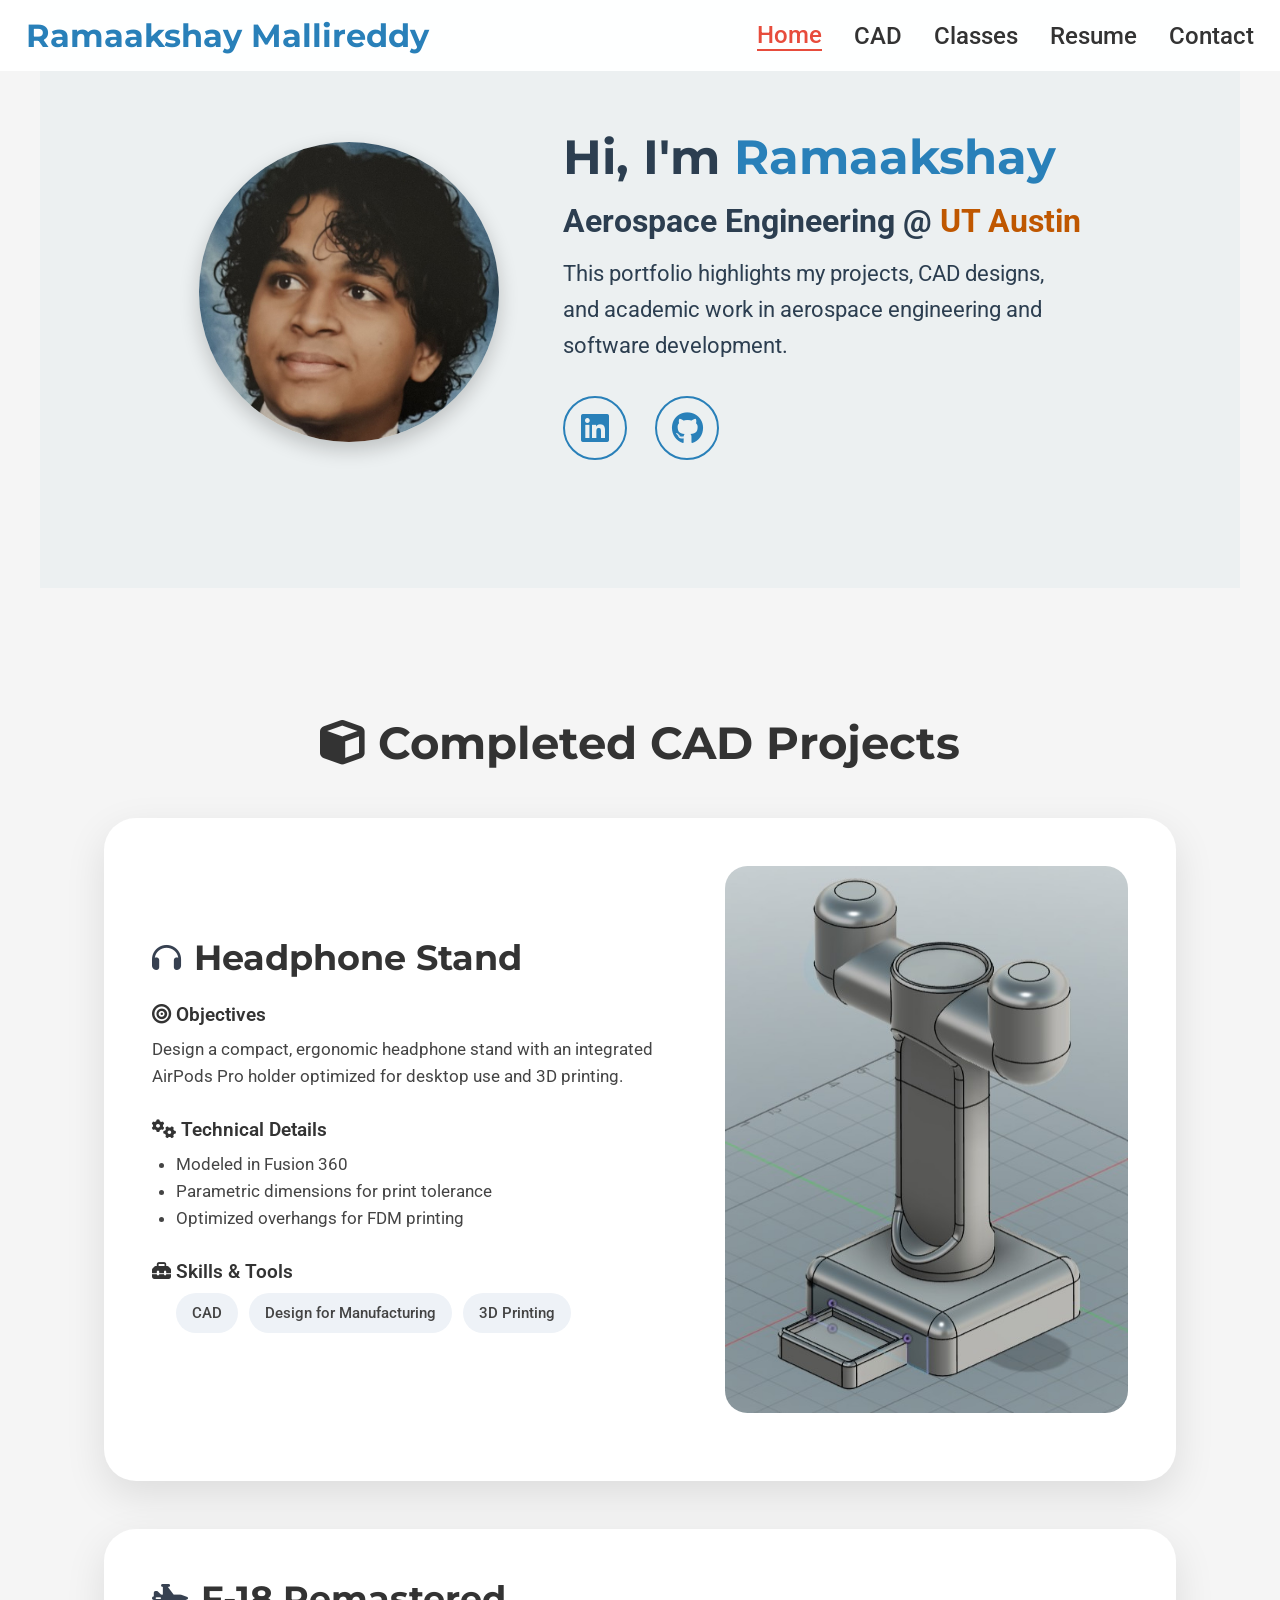
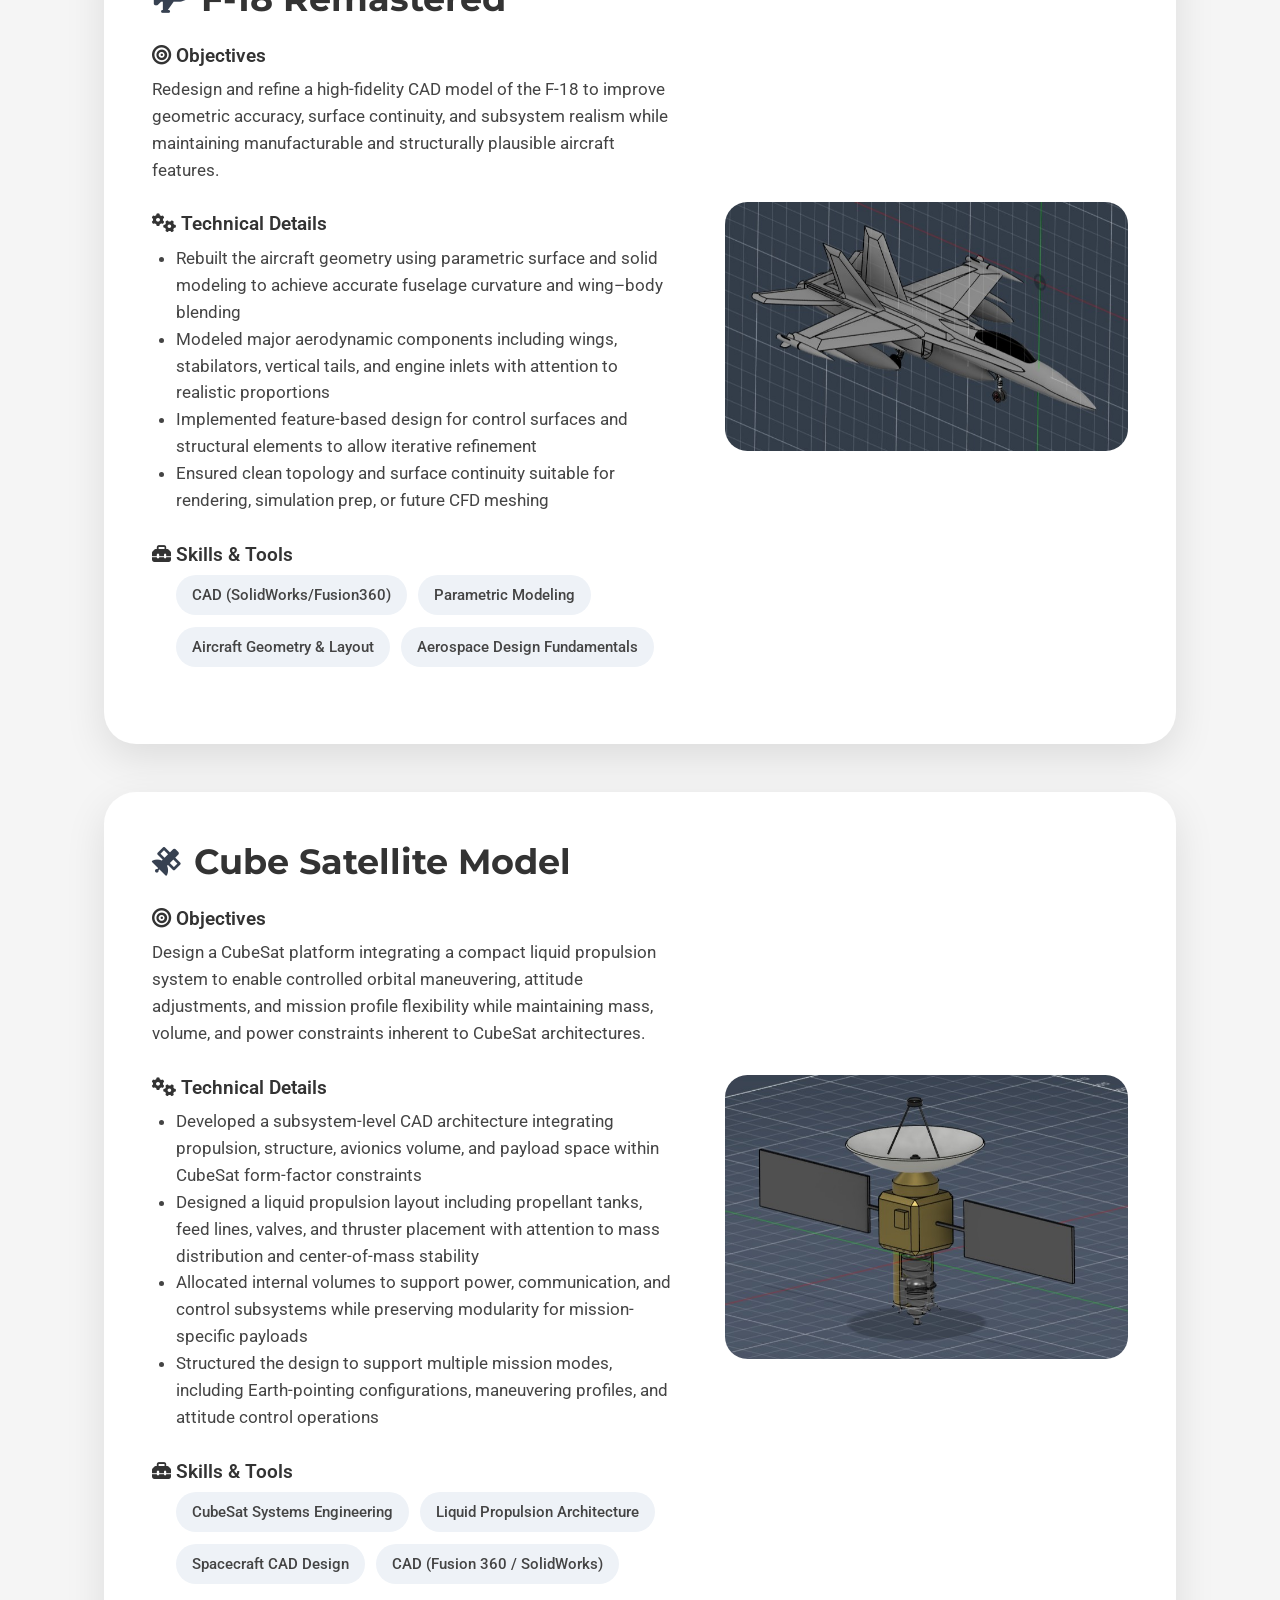
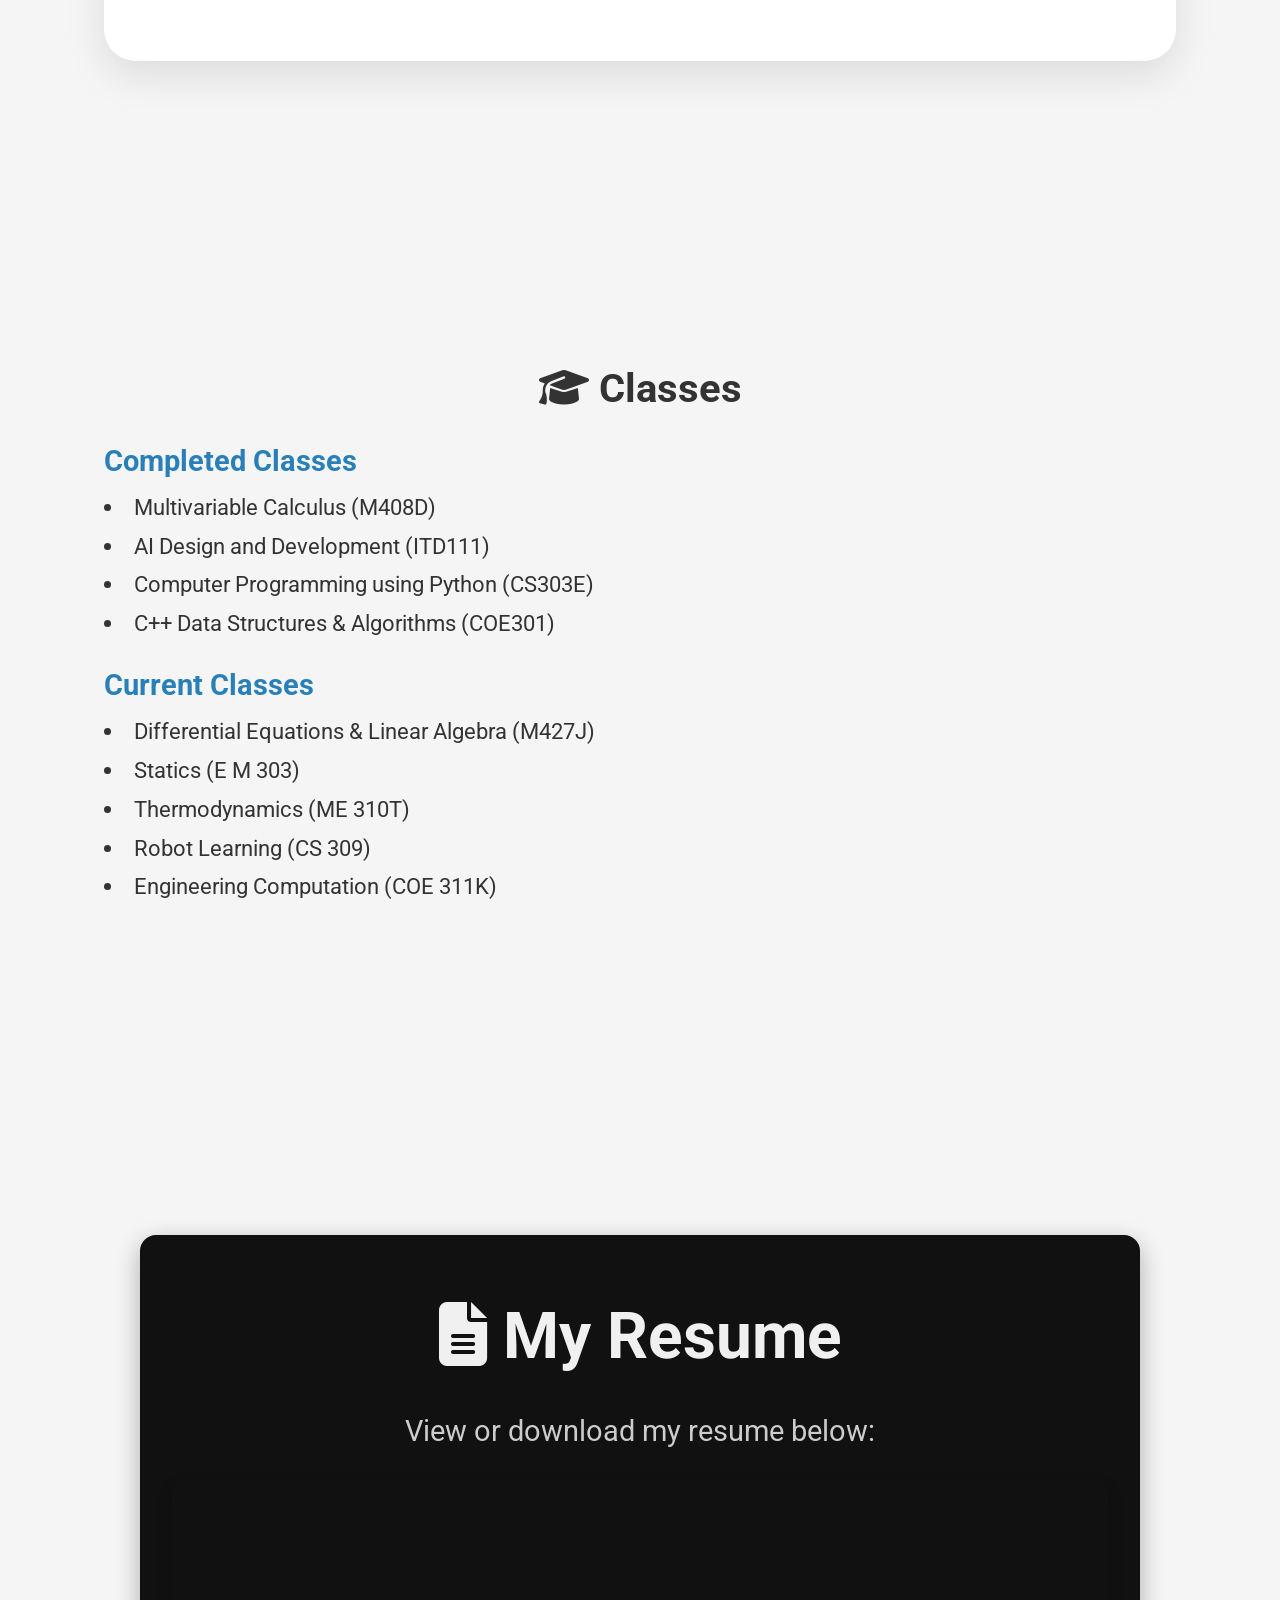
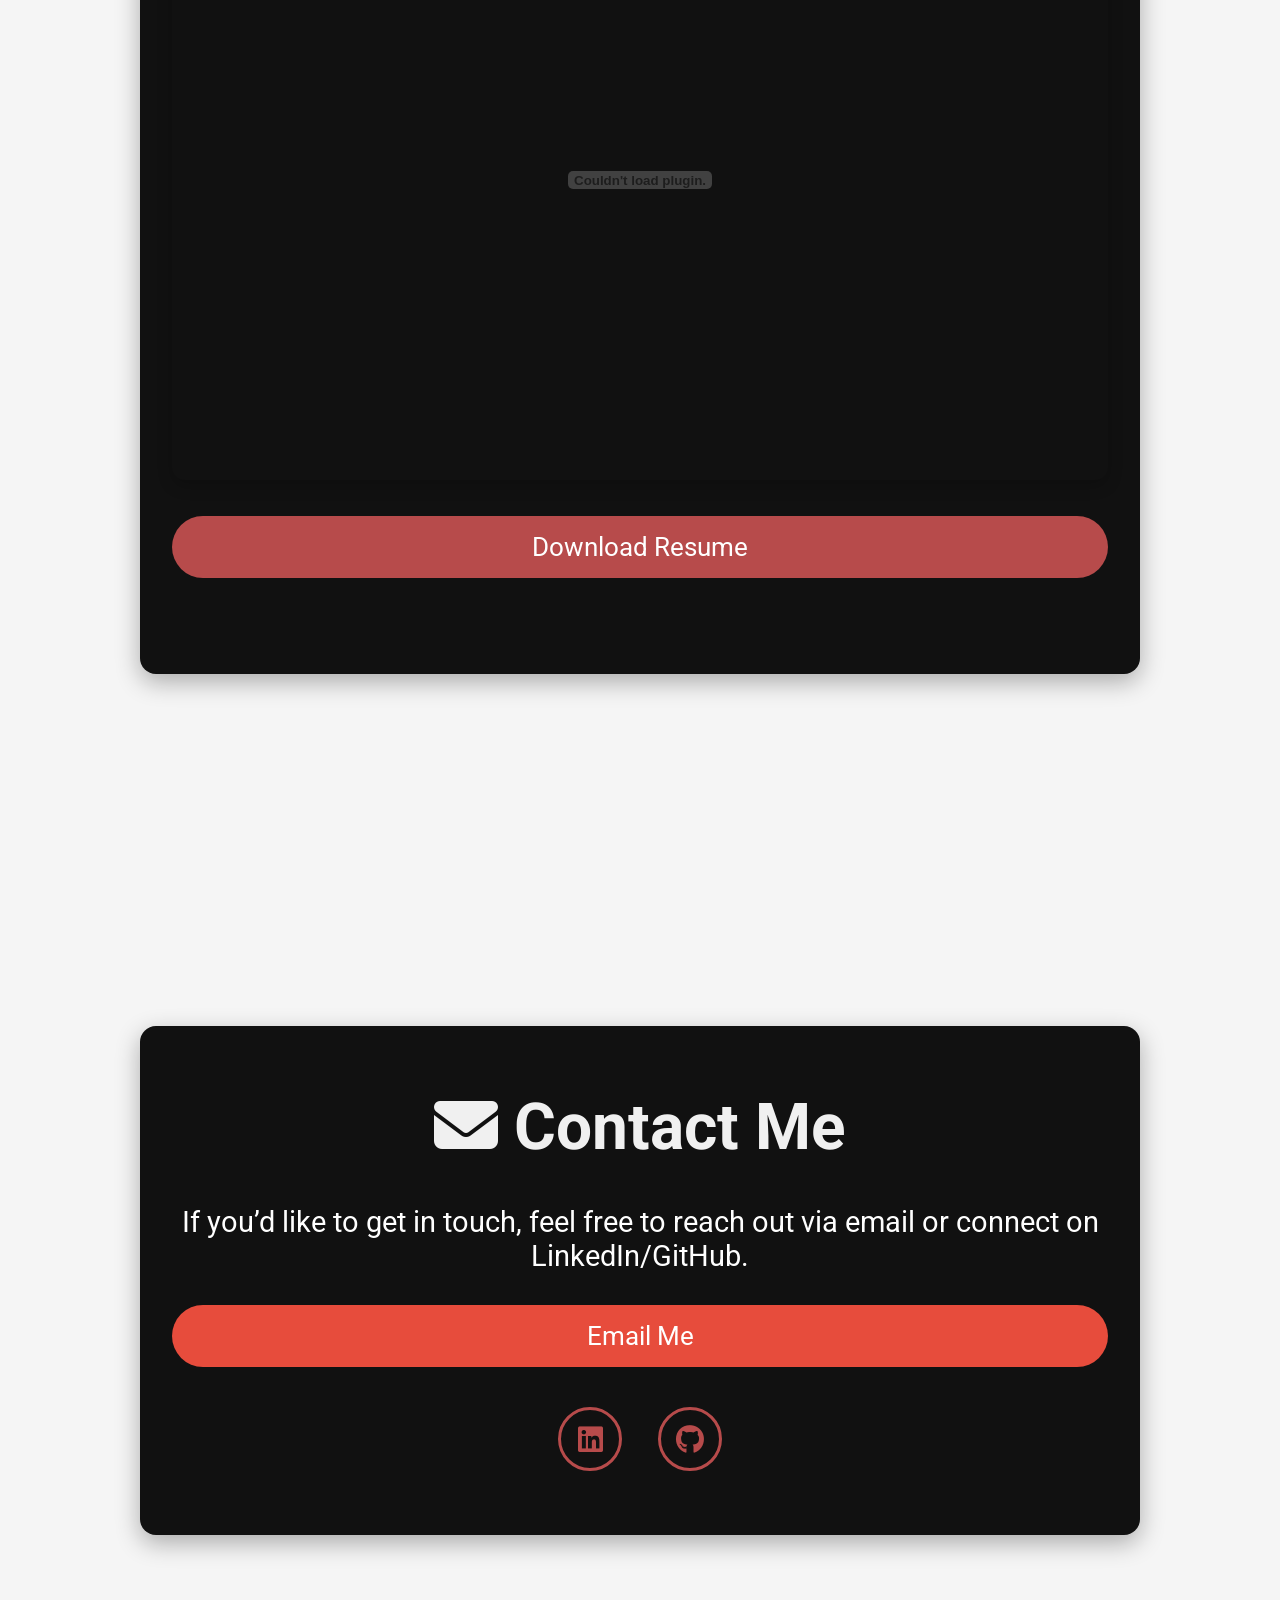
==== commit 445208c0: "Revamped CAD project sections to include more details" ====
--- a/Portfolio/index.html
+++ b/Portfolio/index.html
@@ -13,6 +13,11 @@
     <!-- CSS -->
     <link rel="stylesheet" href="style.css">
 
+    <link rel="apple-touch-icon" sizes="180x180" href="/apple-touch-icon.png">
+    <link rel="icon" type="image/png" sizes="32x32" href="/favicon-32x32.png">
+    <link rel="icon" type="image/png" sizes="16x16" href="/favicon-16x16.png">
+    <link rel="manifest" href="/site.webmanifest">
+
     <title>Ramaakshay Mallireddy - Portfolio</title>
 </head>
 <body>
@@ -48,30 +53,157 @@
 <!-- CAD SECTION -->
 <section class="CAD" id="CAD">
     <div class="CAD-content">
+
         <h1><i class="fas fa-cube"></i> Completed CAD Projects</h1>
-        <div class="CAD-projects">
+
+        <div class="project-card detailed">
+            <div class="project-info">
+                <h3>
+                    <i class="fas fa-headphones"></i>
+                    Headphone Stand
+                </h3>
+
+                <div class="project-section">
+                    <h4><i class="fas fa-bullseye"></i> Objectives</h4>
+                    <p>
+                        Design a compact, ergonomic headphone stand with an integrated
+                        AirPods Pro holder optimized for desktop use and 3D printing.
+                    </p>
+                </div>
+
+                <div class="project-section">
+                    <h4><i class="fas fa-gears"></i> Technical Details</h4>
+                    <ul>
+                        <li>Modeled in Fusion 360</li>
+                        <li>Parametric dimensions for print tolerance</li>
+                        <li>Optimized overhangs for FDM printing</li>
+                    </ul>
+                </div>
+
+                <div class="project-section">
+                    <h4><i class="fas fa-toolbox"></i> Skills & Tools</h4>
+                    <ul class="skills">
+                        <li>CAD</li>
+                        <li>Design for Manufacturing</li>
+                        <li>3D Printing</li>
+                    </ul>
+                </div>
+            </div>
+
+            <div class="project-media">
+                <img src="project_1.jpg" alt="Headphone Stand CAD">
+                <!-- <button class="view-btn" onclick="openImage('project_1.jpg')">
+                    View Image
+                </button> -->
+            </div>
+        </div>
+
+        <div class="project-card detailed">
+            <div class="project-info">
+                <h3>
+                    <i class="fas fa-fighter-jet"></i>
+                    F-18 Remastered
+                </h3>
+
+                <div class="project-section">
+                    <h4><i class="fas fa-bullseye"></i> Objectives</h4>
+                    <p>
+                        Redesign and refine a high-fidelity CAD model of the F-18 to improve geometric accuracy, surface continuity, and subsystem realism while maintaining manufacturable and structurally plausible aircraft features.
+                    </p>
+                </div>
+
+                <div class="project-section">
+                    <h4><i class="fas fa-gears"></i> Technical Details</h4>
+                    <ul>
+                        <li>Rebuilt the aircraft geometry using parametric surface and solid modeling to achieve accurate fuselage curvature and wing–body blending</li>
+                        <li>Modeled major aerodynamic components including wings, stabilators, vertical tails, and engine inlets with attention to realistic proportions</li>
+                        <li>Implemented feature-based design for control surfaces and structural elements to allow iterative refinement</li>
+                        <li>Ensured clean topology and surface continuity suitable for rendering, simulation prep, or future CFD meshing</li>
+                    </ul>
+                </div>
+
+                <div class="project-section">
+                    <h4><i class="fas fa-toolbox"></i> Skills & Tools</h4>
+                    <ul class="skills">
+                        <li>CAD (SolidWorks/Fusion360)</li>
+                        <li>Parametric Modeling</li>
+                        <li>Aircraft Geometry & Layout</li>
+                        <li>Aerospace Design Fundamentals</li>
+                    </ul>
+                </div>
+            </div>
+
+            <div class="project-media">
+                <img src="project_2.jpg" alt="F-18 Remastered">
+            </div>
+        </div>
+
+        <div class="project-card detailed">
+            <div class="project-info">
+                <h3>
+                    <i class="fas fa-satellite"></i>
+                    Cube Satellite Model
+                </h3>
+
+                <div class="project-section">
+                    <h4><i class="fas fa-bullseye"></i> Objectives</h4>
+                    <p>
+                        Design a CubeSat platform integrating a compact liquid propulsion system to enable controlled orbital maneuvering, attitude adjustments, and mission profile flexibility while maintaining mass, volume, and power constraints inherent to CubeSat architectures.
+                    </p>
+                </div>
+
+                <div class="project-section">
+                    <h4><i class="fas fa-gears"></i> Technical Details</h4>
+                    <ul>
+                        <li>Developed a subsystem-level CAD architecture integrating propulsion, structure, avionics volume, and payload space within CubeSat form-factor constraints</li>
+                        <li>Designed a liquid propulsion layout including propellant tanks, feed lines, valves, and thruster placement with attention to mass distribution and center-of-mass stability</li>
+                        <li>Allocated internal volumes to support power, communication, and control subsystems while preserving modularity for mission-specific payloads</li>
+                        <li>Structured the design to support multiple mission modes, including Earth-pointing configurations, maneuvering profiles, and attitude control operations</li>
+                    </ul>
+                </div>
+
+                <div class="project-section">
+                    <h4><i class="fas fa-toolbox"></i> Skills & Tools</h4>
+                    <ul class="skills">
+                        <li>CubeSat Systems Engineering</li>
+                        <li>Liquid Propulsion Architecture</li>
+                        <li>Spacecraft CAD Design</li>
+                        <li>CAD (Fusion 360 / SolidWorks)</li>
+                    </ul>
+                </div>
+            </div>
+
+            <div class="project-media">
+                <img src="project_3.jpg" alt="F-18 Remastered">
+            </div>
+        </div>
+
+        <!-- <div class="CAD-projects">
             <div class="project-card">
                 <img src="headphones_stand_preview.jpg" alt="headphone Stand">
                 <h4><i class="headphone_stand"></i> Headphone Stand</h4>
                 <p>Headphone stand with AirPods Pro Holder.</p>
                 <button class="view-btn" onclick="openImage('project_1.jpg')">View Image</button>
-                <!-- <a href="headphone_stand.obj" download class="btn-stl">Download OBJ File</a> -->
             </div>
             <div class="project-card">
                 <img src="project_2_preview.png" alt="F-18 Remastered">
                 <h4><i class="f-18_remastered"></i> F-18 Remastered</h4>
                 <p>CAD model of a revamped F-18 fighter jet.</p>
                 <button class="view-btn" onclick="openImage('project_2.jpg')">View Image</button>
-                <!-- <a href="F-18 Remastered.obj" download class="btn-stl">Download OBJ</a> -->
             </div>
             <div class="project-card">
                 <img src="project3_preview.png" alt="CubeSat">
                 <h4><i class="CubeSat"></i> CubeSat</h4>
                 <p>CAD model of a CubeSat with liquid propulsion system</p>
                 <button class="view-btn" onclick="openImage('project_3.jpg')">View Image</button>
-                <!-- <a href="CubeSat.obj" download class="btn-stl">Download OBJ</a> -->
-            </div>
-        </div>
+            </div>
+            <div class="project-card">
+                <img src="project3_preview.png" alt="CubeSat">
+                <h4><i class="CubeSat"></i> CubeSat</h4>
+                <p>CAD model of a CubeSat with liquid propulsion system</p>
+                <button class="view-btn" onclick="openImage('project_3.jpg')">View Image</button>
+            </div>
+        </div> -->
     </div>
 </section>
 
@@ -122,59 +254,55 @@
     </div>
 </section>
 
-<!-- SCRIPT -->
 <script>
-const sections = document.querySelectorAll("section");
-const navLinks = document.querySelectorAll("nav a");
-
-window.addEventListener("scroll", () => {
-    let currentSection = "";
-    sections.forEach(section => {
-        const sectionTop = section.offsetTop - 100; // offset for header
-        if (pageYOffset >= sectionTop) {
-            currentSection = section.getAttribute("id");
-        }
+    const sections = document.querySelectorAll("section");
+    const navLinks = document.querySelectorAll("nav a");
+
+    window.addEventListener("scroll", () => {
+        let currentSection = "";
+
+        sections.forEach(section => {
+            const sectionTop = section.getBoundingClientRect().top;
+            if (sectionTop <= 150) { // threshold from top
+                currentSection = section.getAttribute("id");
+            }
+        });
+
+        navLinks.forEach(link => {
+            link.classList.remove("active");
+            if (link.getAttribute("href") === `#${currentSection}`) {
+                link.classList.add("active");
+            }
+        });
     });
-
-    navLinks.forEach(link => {
-        link.classList.remove("active");
-        if (link.getAttribute("href") === `#${currentSection}`) {
-            link.classList.add("active");
-        }
-    });
-});
 </script>
 
 <script>
-function openImage(src) {
-    // Create overlay
-    const overlay = document.createElement('div');
-    overlay.style.position = 'fixed';
-    overlay.style.top = 0;
-    overlay.style.left = 0;
-    overlay.style.width = '100%';
-    overlay.style.height = '100%';
-    overlay.style.backgroundColor = 'rgba(0,0,0,0.8)';
-    overlay.style.display = 'flex';
-    overlay.style.justifyContent = 'center';
-    overlay.style.alignItems = 'center';
-    overlay.style.zIndex = 1000;
-
-    // Create image
-    const img = document.createElement('img');
-    img.src = src;
-    img.style.maxWidth = '90%';
-    img.style.maxHeight = '90%';
-    img.style.borderRadius = '1rem';
-    img.style.boxShadow = '0 6px 20px rgba(0,0,0,0.5)';
-    overlay.appendChild(img);
-
-    // Close overlay on click
-    overlay.addEventListener('click', () => document.body.removeChild(overlay));
-
-    // Add to body
-    document.body.appendChild(overlay);
-}
+    function openImage(src) {
+        const overlay = document.createElement('div');
+        overlay.style.position = 'fixed';
+        overlay.style.top = 0;
+        overlay.style.left = 0;
+        overlay.style.width = '100%';
+        overlay.style.height = '100%';
+        overlay.style.backgroundColor = 'rgba(0,0,0,0.8)';
+        overlay.style.display = 'flex';
+        overlay.style.justifyContent = 'center';
+        overlay.style.alignItems = 'center';
+        overlay.style.zIndex = 1000;
+
+        const img = document.createElement('img');
+        img.src = src;
+        img.style.maxWidth = '90%';
+        img.style.maxHeight = '90%';
+        img.style.borderRadius = '1rem';
+        img.style.boxShadow = '0 6px 20px rgba(0,0,0,0.5)';
+        overlay.appendChild(img);
+
+        overlay.addEventListener('click', () => document.body.removeChild(overlay));
+
+        document.body.appendChild(overlay);
+    }
 </script>
 
 
--- a/Portfolio/style.css
+++ b/Portfolio/style.css
@@ -185,20 +185,22 @@
     border-radius: 15px;
     padding: 2rem 1.5rem;
     box-shadow: 0 6px 15px rgba(0,0,0,0.1);
-    text-align: center;
+    text-align: left;
 }
 
 .project-card h4 {
     font-size: 1.5rem;
     margin-bottom: 0.5rem;
+    text-align: left;
 }
 
 .project-card p {
     font-size: 1.2rem;
     margin-bottom: 1rem;
-}
-
-.project-card .view-btn,
+    text-align: left;
+}
+
+/* .project-card .view-btn,
 .project-card .download-btn {
     display: inline-block;
     font-size: 1.2rem;
@@ -209,46 +211,36 @@
     cursor: pointer;
     transition: 0.3s;
     text-decoration: none;
-}
-
-.project-card .view-btn {
-    background-color: #2980b9;
-    color: white;
-}
-
-.project-card .view-btn:hover {
+} */
+
+/* .project-card .view-btn:hover {
     background-color: #1c5980;
-}
-
-.project-card .download-btn {
-    background-color: #b74b4b;
-    color: white;
 }
 
 .project-card .download-btn:hover {
     background-color: #8a3737;
-}
+} */ */
 
 
 /* CAD Project STL Button */
-.project-card .btn-stl {
+/* .project-card .btn-stl {
     display: inline-block;
     margin-top: 1rem;
     font-size: 1.3rem;
     padding: 0.7rem 1.8rem;
     border-radius: 2rem;
-    background-color: #2980b9; /* blue, matching your theme */
+    background-color: #2980b9;
     color: white;
     text-decoration: none;
     font-weight: 500;
     transition: 0.3s ease;
-}
-
-.project-card .btn-stl:hover {
-    background-color: #1f6391; /* darker blue on hover */
+} */
+
+/* .project-card .btn-stl:hover {
+    background-color: #1f6391;
     transform: scale(1.05);
     box-shadow: 0 6px 15px rgba(41,128,185,0.4);
-}
+} */
 
 .project-card img {
     width: 100%;          
@@ -257,6 +249,116 @@
     border-radius: 1rem;  
     margin-bottom: 1rem;  
 }
+
+
+.project-card.detailed {
+    display: flex;
+    gap: 3rem;                 
+    padding: 3rem;             
+    background: #fff;
+    border-radius: 2rem;
+    box-shadow: 0 14px 40px rgba(0,0,0,0.1);
+    align-items: center;
+    margin-bottom: 3rem;     
+}
+
+/* LEFT SIDE */
+.project-info {
+    flex: 1.3;
+}
+
+.project-info h3 {
+    display: flex;
+    align-items: center;
+    gap: 0.8rem;
+    font-family: 'Montserrat', sans-serif;
+    font-size: 2.2rem;
+    margin-bottom: 1.5rem;
+}
+
+.project-info h3 i {
+    font-size: 1.8rem;
+    color: #374151;
+}
+
+.project-section {
+    margin-bottom: 1.8rem;
+}
+
+.project-section h4 {
+    font-size: 1.2rem;
+    font-weight: 600;
+    color: #333;
+    margin-bottom: 0.6rem;
+}
+
+.project-section p,
+.project-section ul {
+    font-size: 1.05rem;
+    line-height: 1.6;
+    color: #444;
+}
+
+.project-section ul {
+    padding-left: 1.5rem;
+}
+
+/* Skills pills */
+.skills {
+    display: flex;
+    flex-wrap: wrap;
+    gap: 0.7rem;
+    list-style: none;
+    padding: 0;
+}
+
+.skills li {
+    background: #eef2f7;
+    padding: 0.5rem 1rem;      
+    border-radius: 999px;
+    font-size: 0.95rem;
+    font-weight: 500;
+}
+
+/* RIGHT SIDE */
+.project-media {
+    flex: 1;
+    display: flex;
+    flex-direction: column;
+    align-items: center;
+}
+
+.project-media img {
+    width: 100%;
+    max-width: 420px;
+    height: auto;              
+    object-fit: contain;      
+    border-radius: 1.4rem;
+    margin-bottom: 1.2rem;
+}
+
+
+.view-btn {
+    font-size: 1rem;
+    padding: 0.7rem 1.6rem;
+    border-radius: 999px;
+}
+
+
+/* Responsive */
+@media (max-width: 900px) {
+    .project-card.detailed {
+        flex-direction: column;
+        padding: 2.5rem;
+        gap: 2rem;
+    }
+
+    .project-info h3 {
+        font-size: 2rem;
+    }
+}
+
+
 
 
 /* CLASSES */
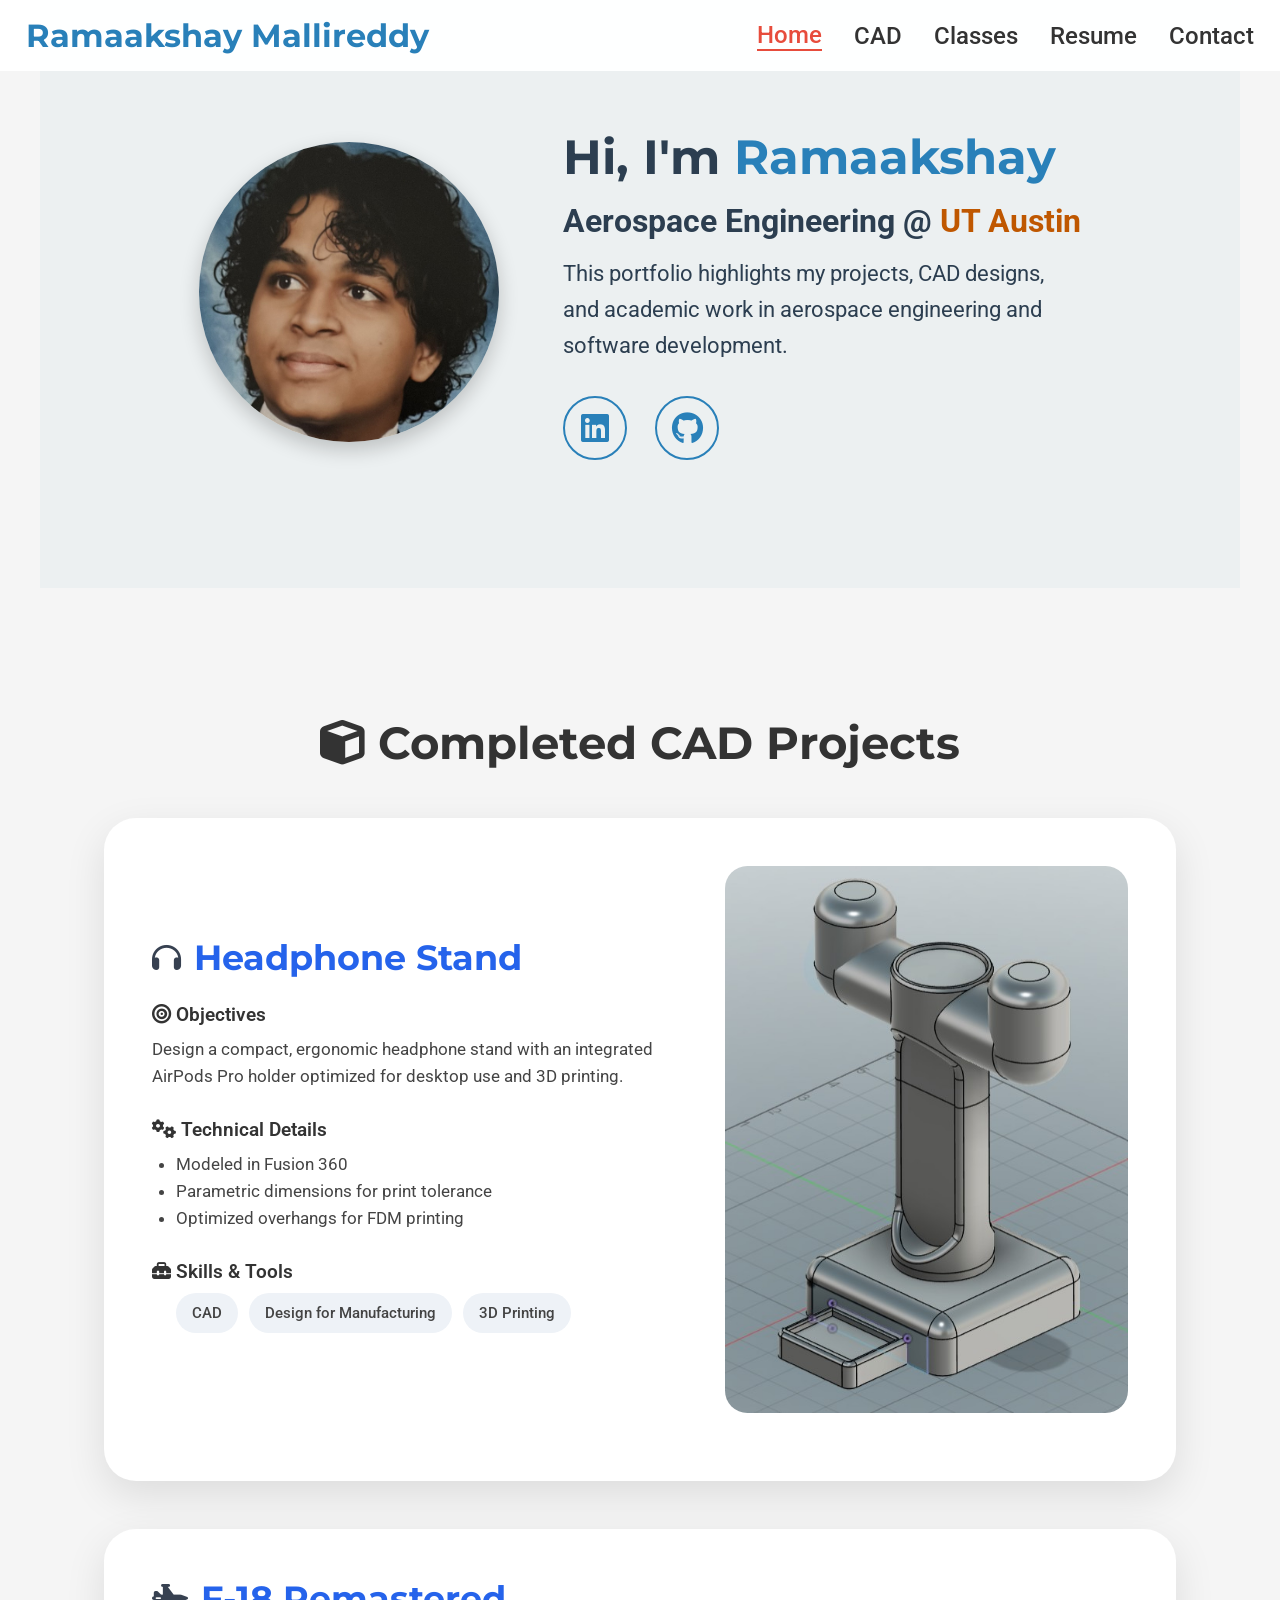
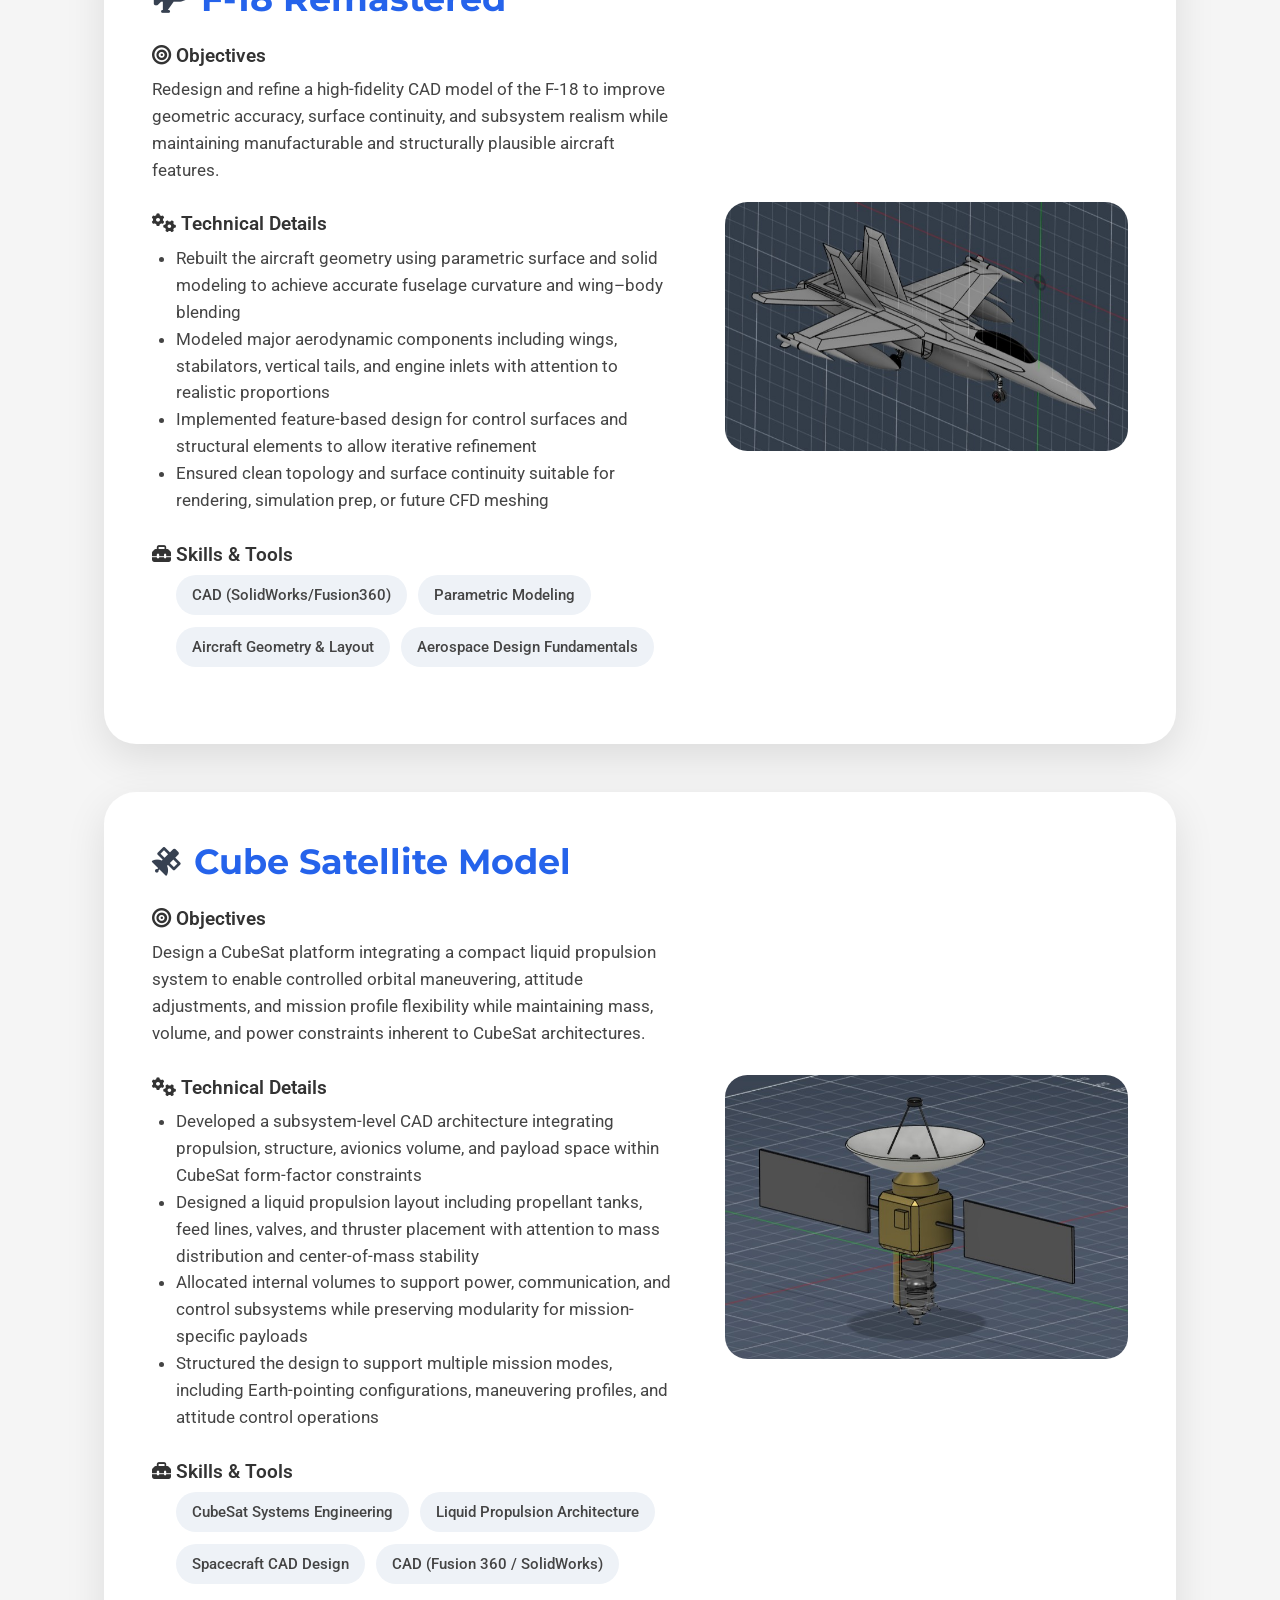
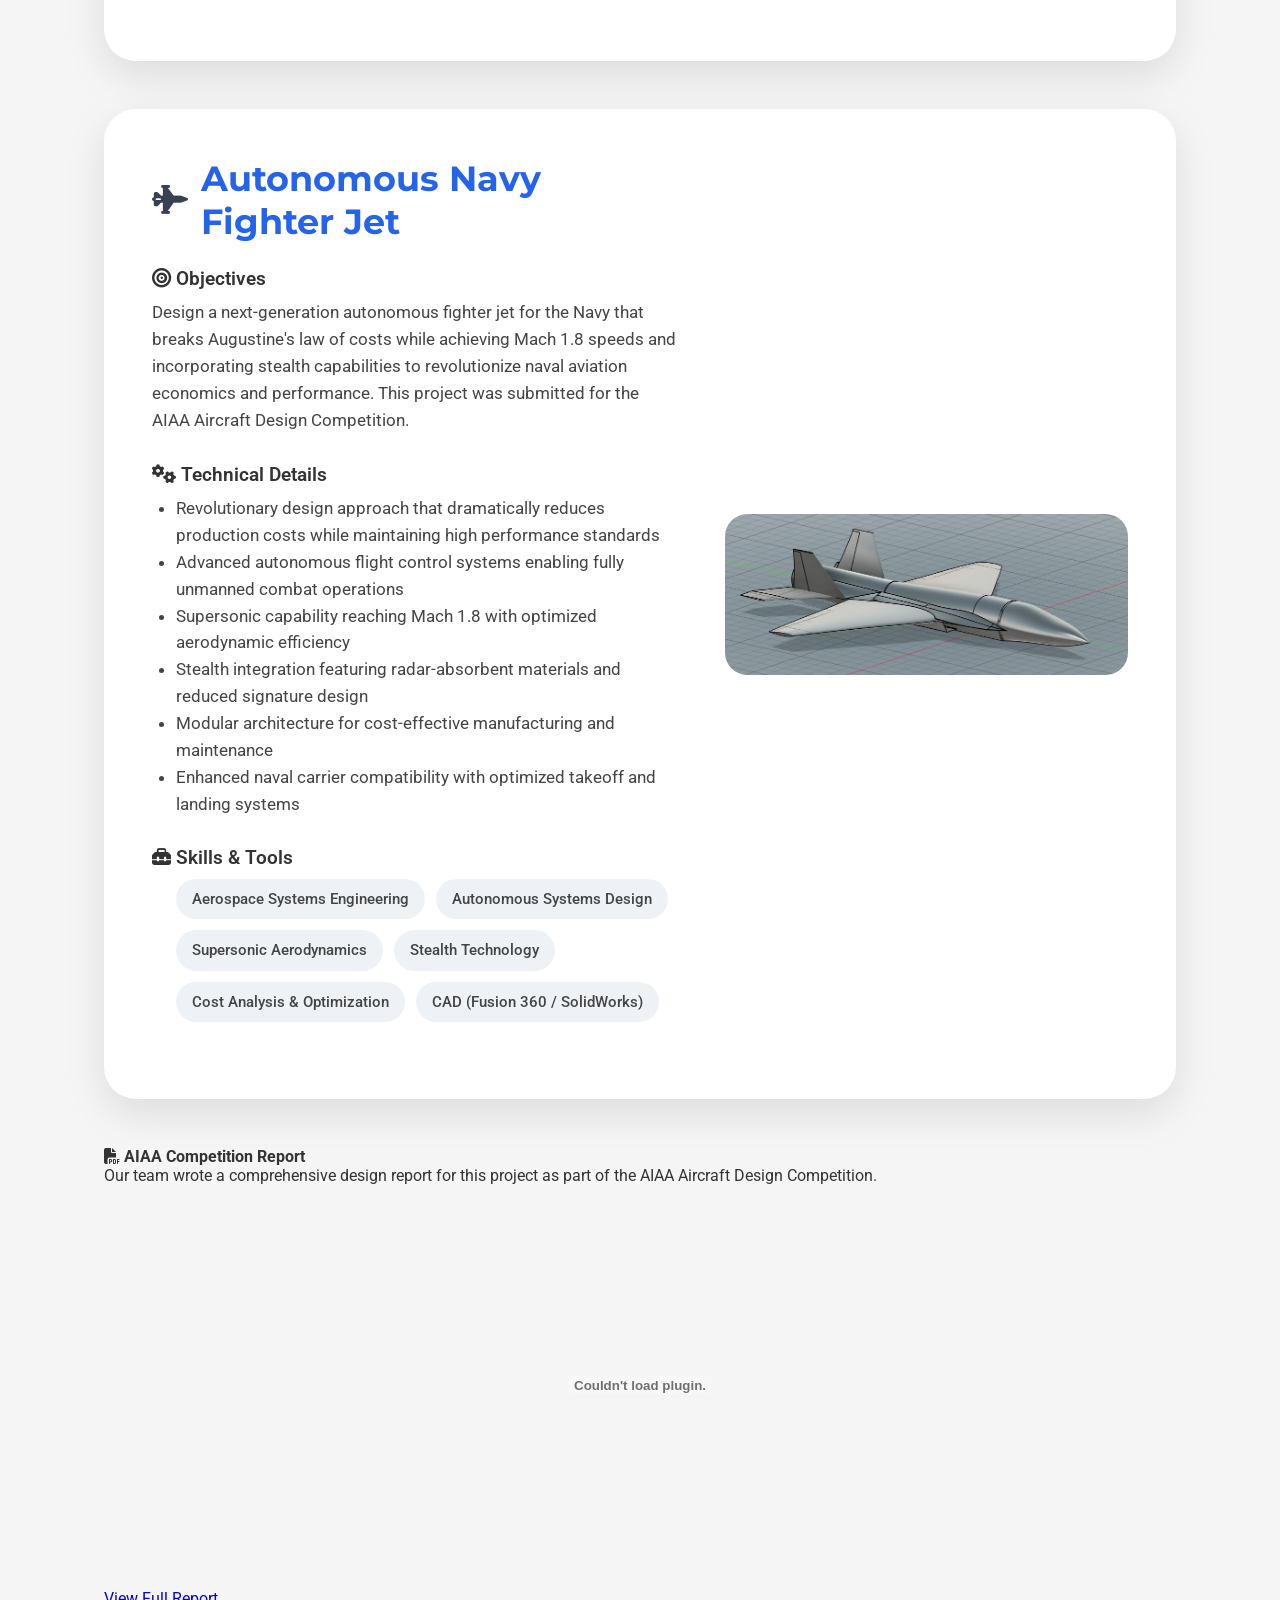
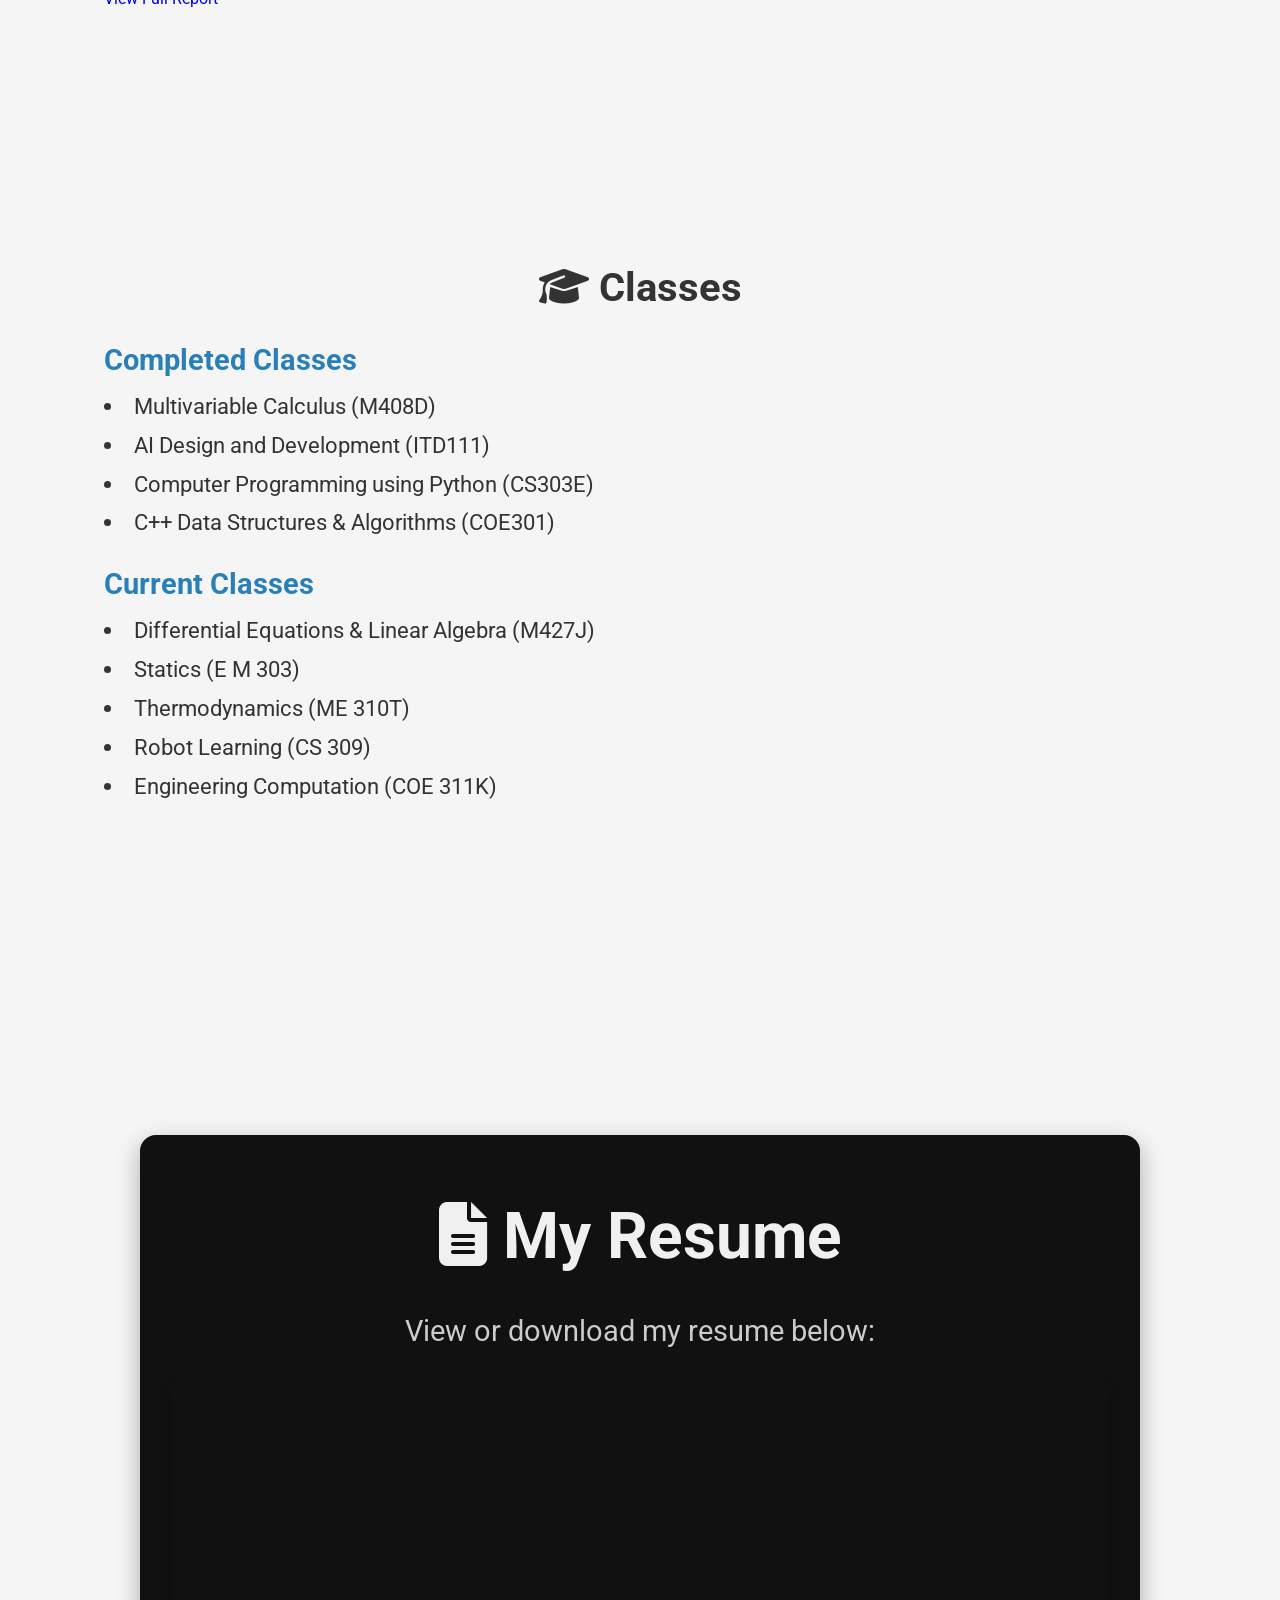
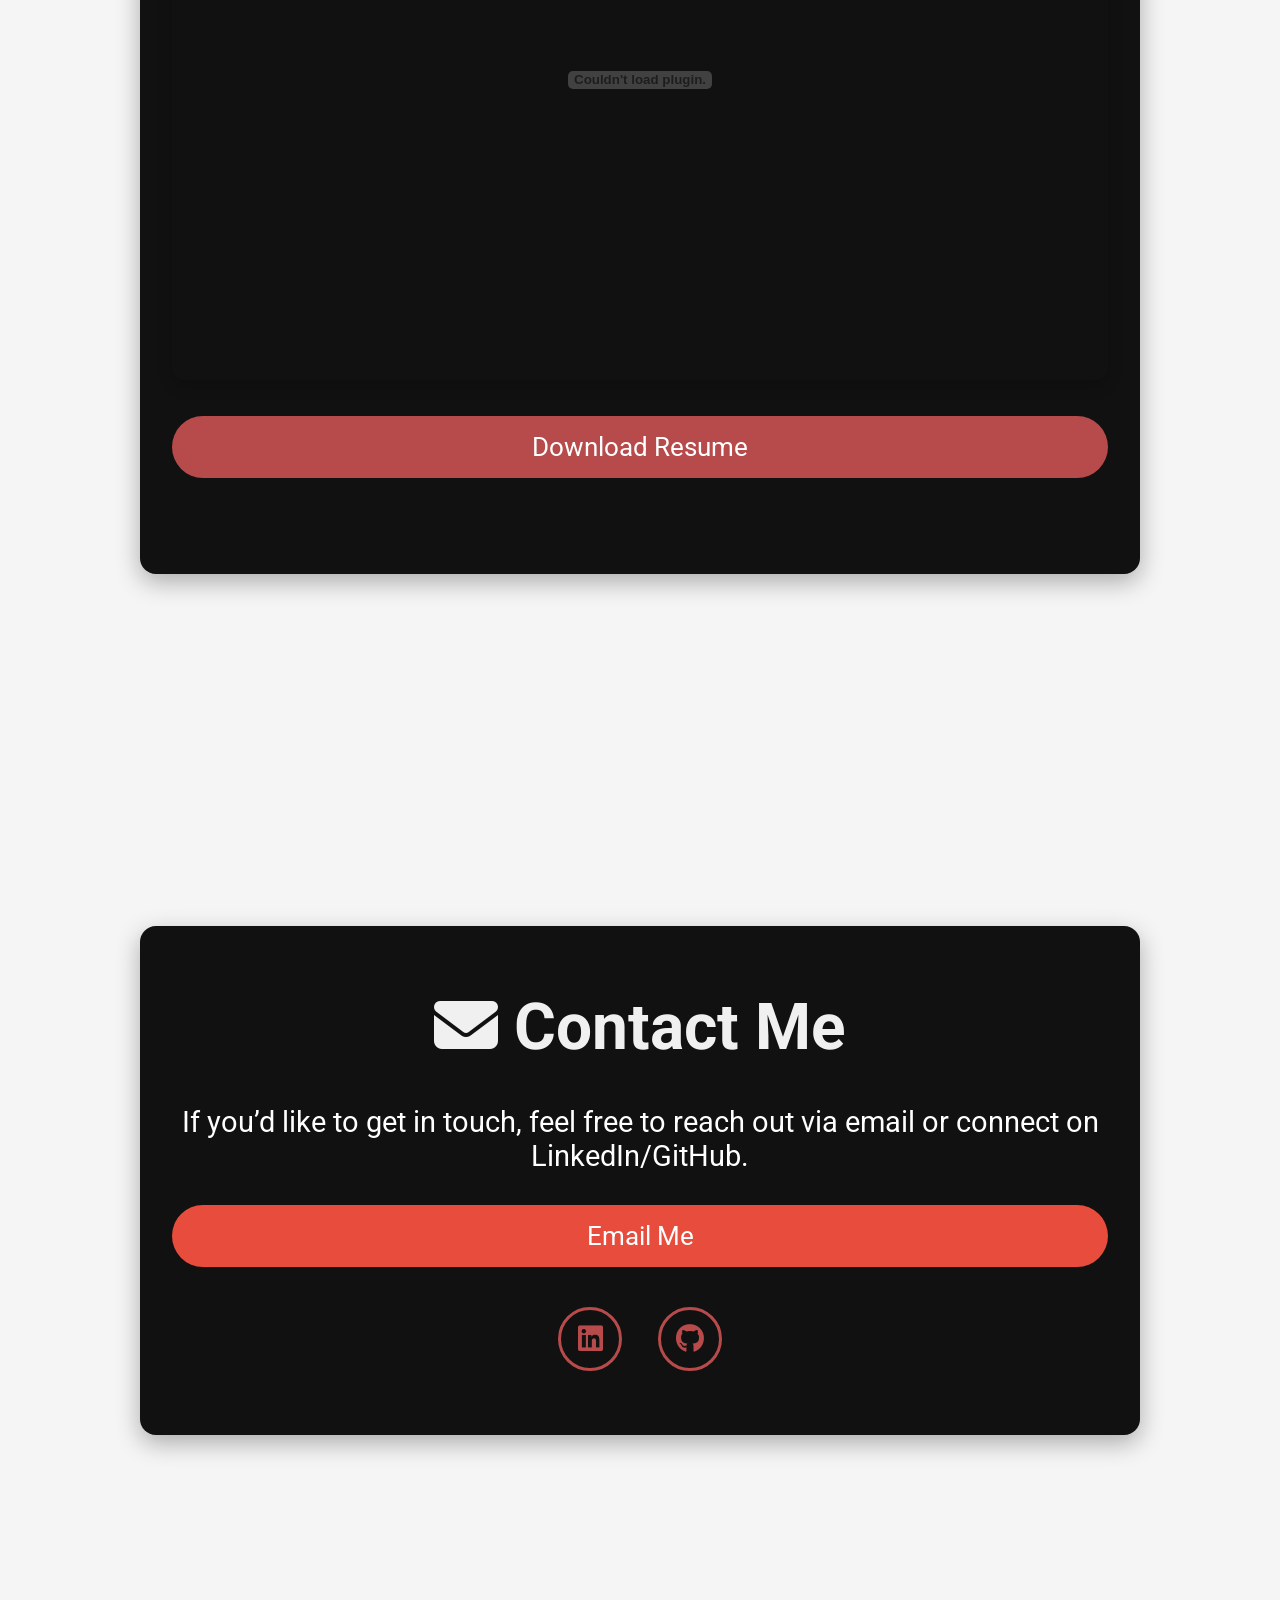
==== commit d564a943: "Added AIAA Aircraft Design Team Report" ====
--- a/Portfolio/index.html
+++ b/Portfolio/index.html
@@ -178,6 +178,57 @@
             </div>
         </div>
 
+        <div class="project-card detailed">
+            <div class="project-info">
+                <h3>
+                    <i class="fas fa-fighter-jet"></i>
+                    Autonomous Navy Fighter Jet
+                </h3>
+
+                <div class="project-section">
+                    <h4><i class="fas fa-bullseye"></i> Objectives</h4>
+                    <p>
+                        Design a next-generation autonomous fighter jet for the Navy that breaks Augustine's law of costs while achieving Mach 1.8 speeds and incorporating stealth capabilities to revolutionize naval aviation economics and performance. This project was submitted for the AIAA Aircraft Design Competition.
+                    </p>
+                </div>
+
+                <div class="project-section">
+                    <h4><i class="fas fa-gears"></i> Technical Details</h4>
+                    <ul>
+                        <li>Revolutionary design approach that dramatically reduces production costs while maintaining high performance standards</li>
+                        <li>Advanced autonomous flight control systems enabling fully unmanned combat operations</li>
+                        <li>Supersonic capability reaching Mach 1.8 with optimized aerodynamic efficiency</li>
+                        <li>Stealth integration featuring radar-absorbent materials and reduced signature design</li>
+                        <li>Modular architecture for cost-effective manufacturing and maintenance</li>
+                        <li>Enhanced naval carrier compatibility with optimized takeoff and landing systems</li>
+                    </ul>
+                </div>
+
+                <div class="project-section">
+                    <h4><i class="fas fa-toolbox"></i> Skills & Tools</h4>
+                    <ul class="skills">
+                        <li>Aerospace Systems Engineering</li>
+                        <li>Autonomous Systems Design</li>
+                        <li>Supersonic Aerodynamics</li>
+                        <li>Stealth Technology</li>
+                        <li>Cost Analysis & Optimization</li>
+                        <li>CAD (Fusion 360 / SolidWorks)</li>
+                    </ul>
+                </div>
+            </div>
+
+            <div class="project-media">
+                <img src="project_4.jpg" alt="Autonomous Navy Fighter Jet">
+            </div>
+        </div>
+
+        <div class="report-section">
+            <h4><i class="fas fa-file-pdf"></i> AIAA Competition Report</h4>
+            <p>Our team wrote a comprehensive design report for this project as part of the AIAA Aircraft Design Competition.</p>
+            <embed src="2026_The University of Texas at Austin_DESIGN_REPORT.pdf" type="application/pdf" width="100%" height="400px" />
+            <a href="2026_The University of Texas at Austin_DESIGN_REPORT.pdf" target="_blank" class="btn">View Full Report</a>
+        </div>
+
         <!-- <div class="CAD-projects">
             <div class="project-card">
                 <img src="headphones_stand_preview.jpg" alt="headphone Stand">
--- a/Portfolio/style.css
+++ b/Portfolio/style.css
@@ -219,7 +219,7 @@
 
 .project-card .download-btn:hover {
     background-color: #8a3737;
-} */ */
+} */
 
 
 /* CAD Project STL Button */
@@ -274,6 +274,7 @@
     font-family: 'Montserrat', sans-serif;
     font-size: 2.2rem;
     margin-bottom: 1.5rem;
+    color: #2563eb;
 }
 
 .project-info h3 i {
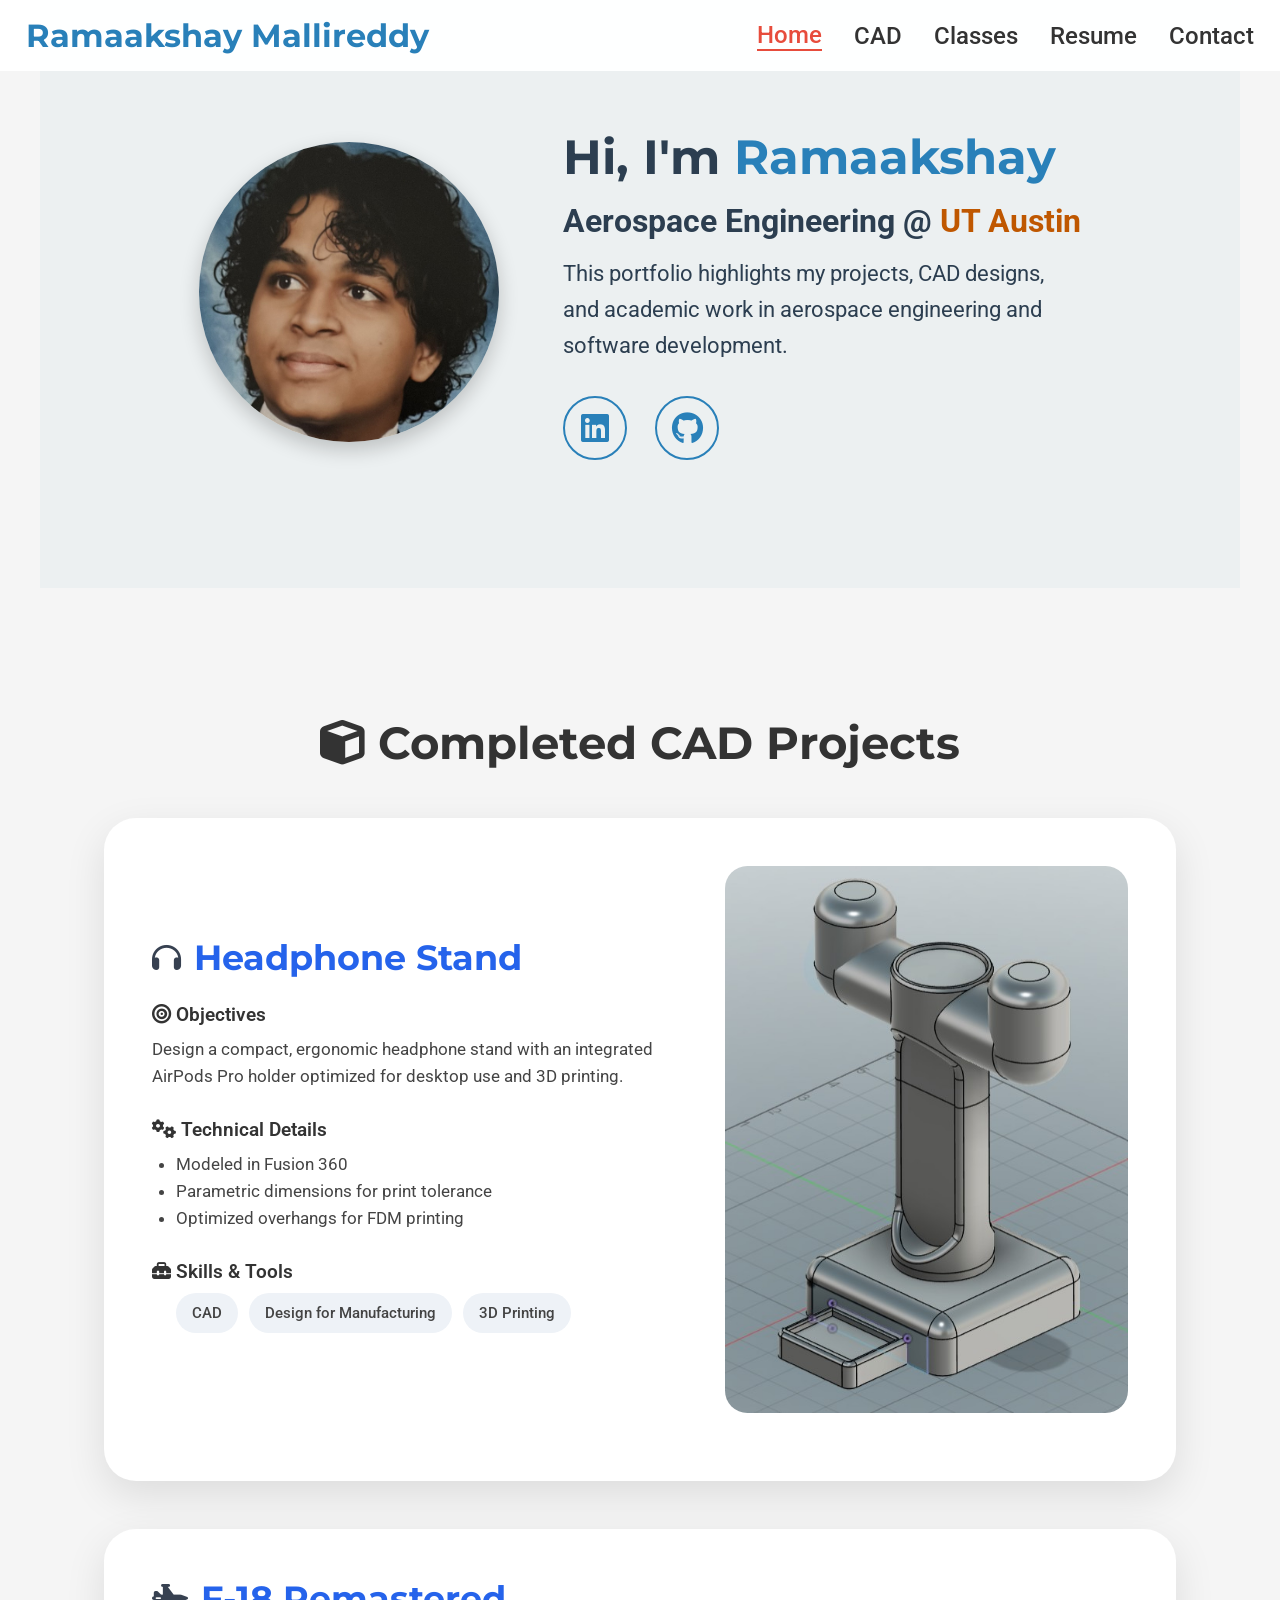
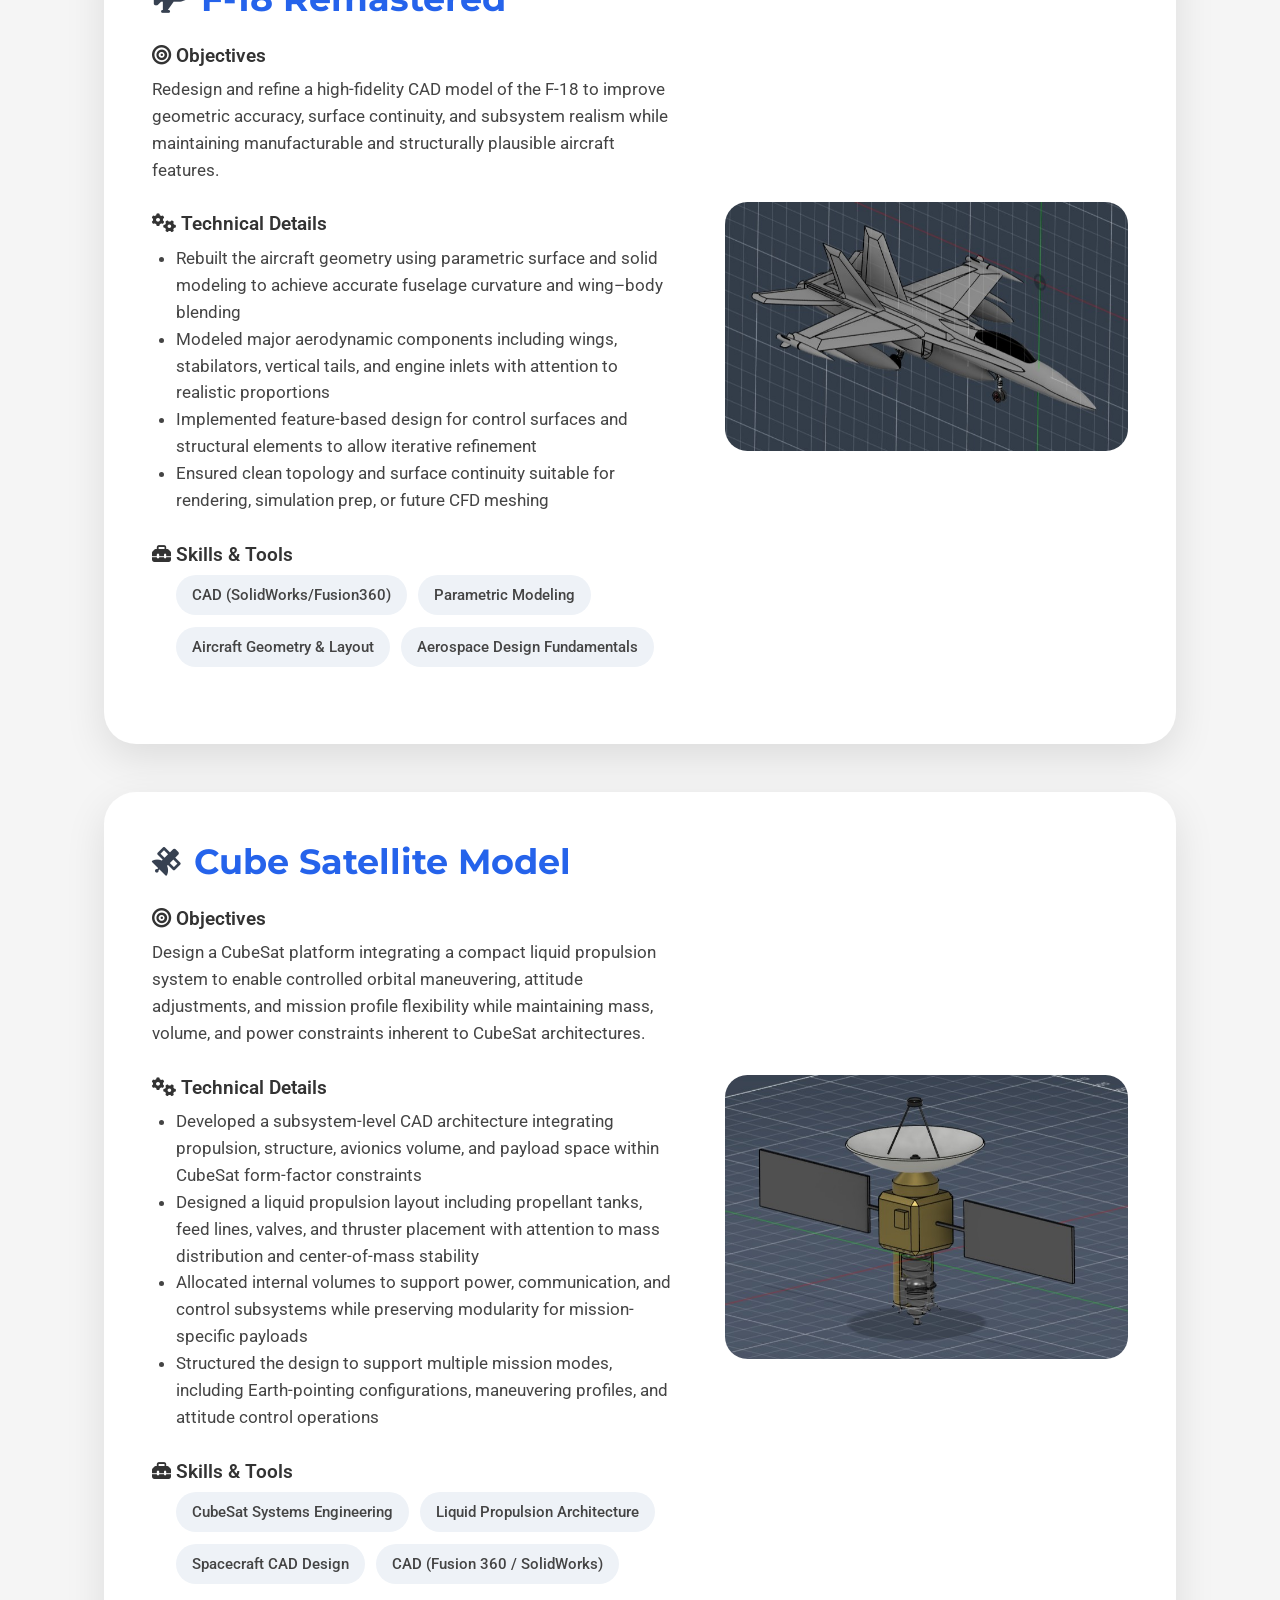
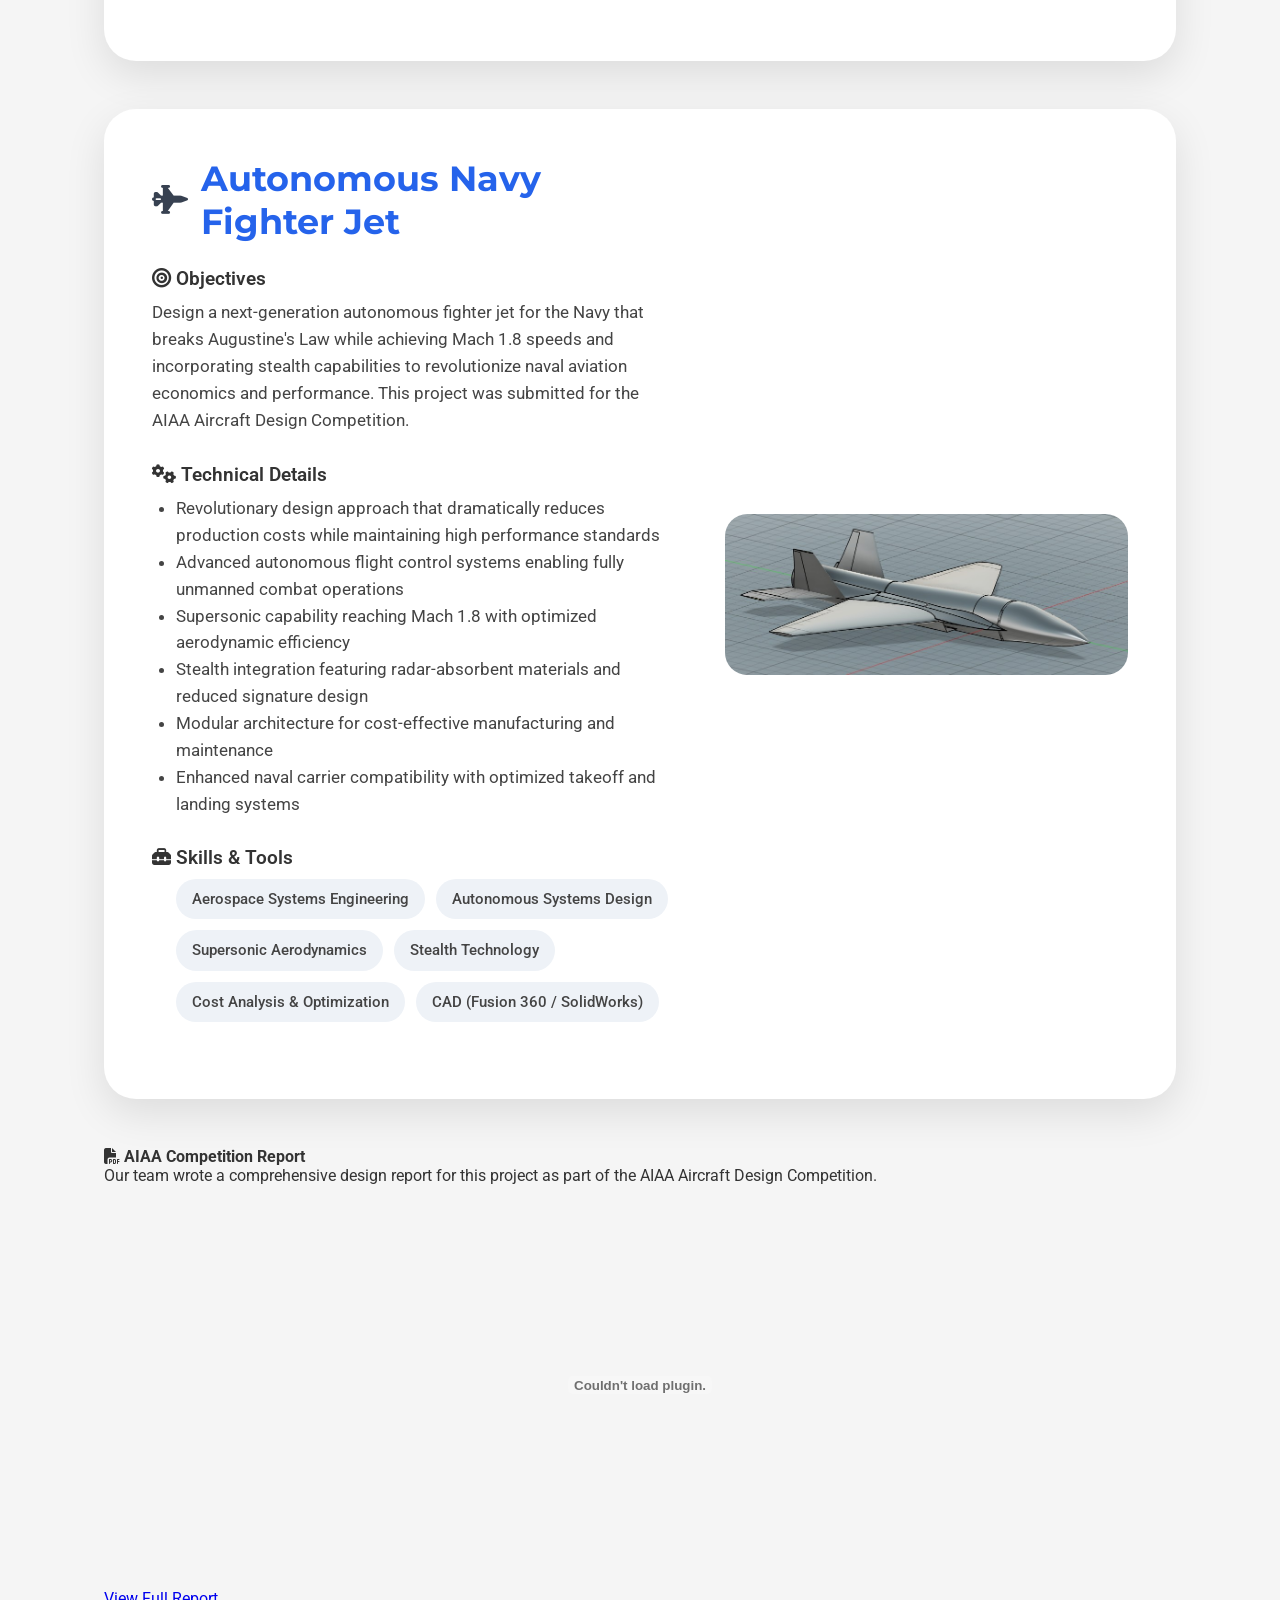
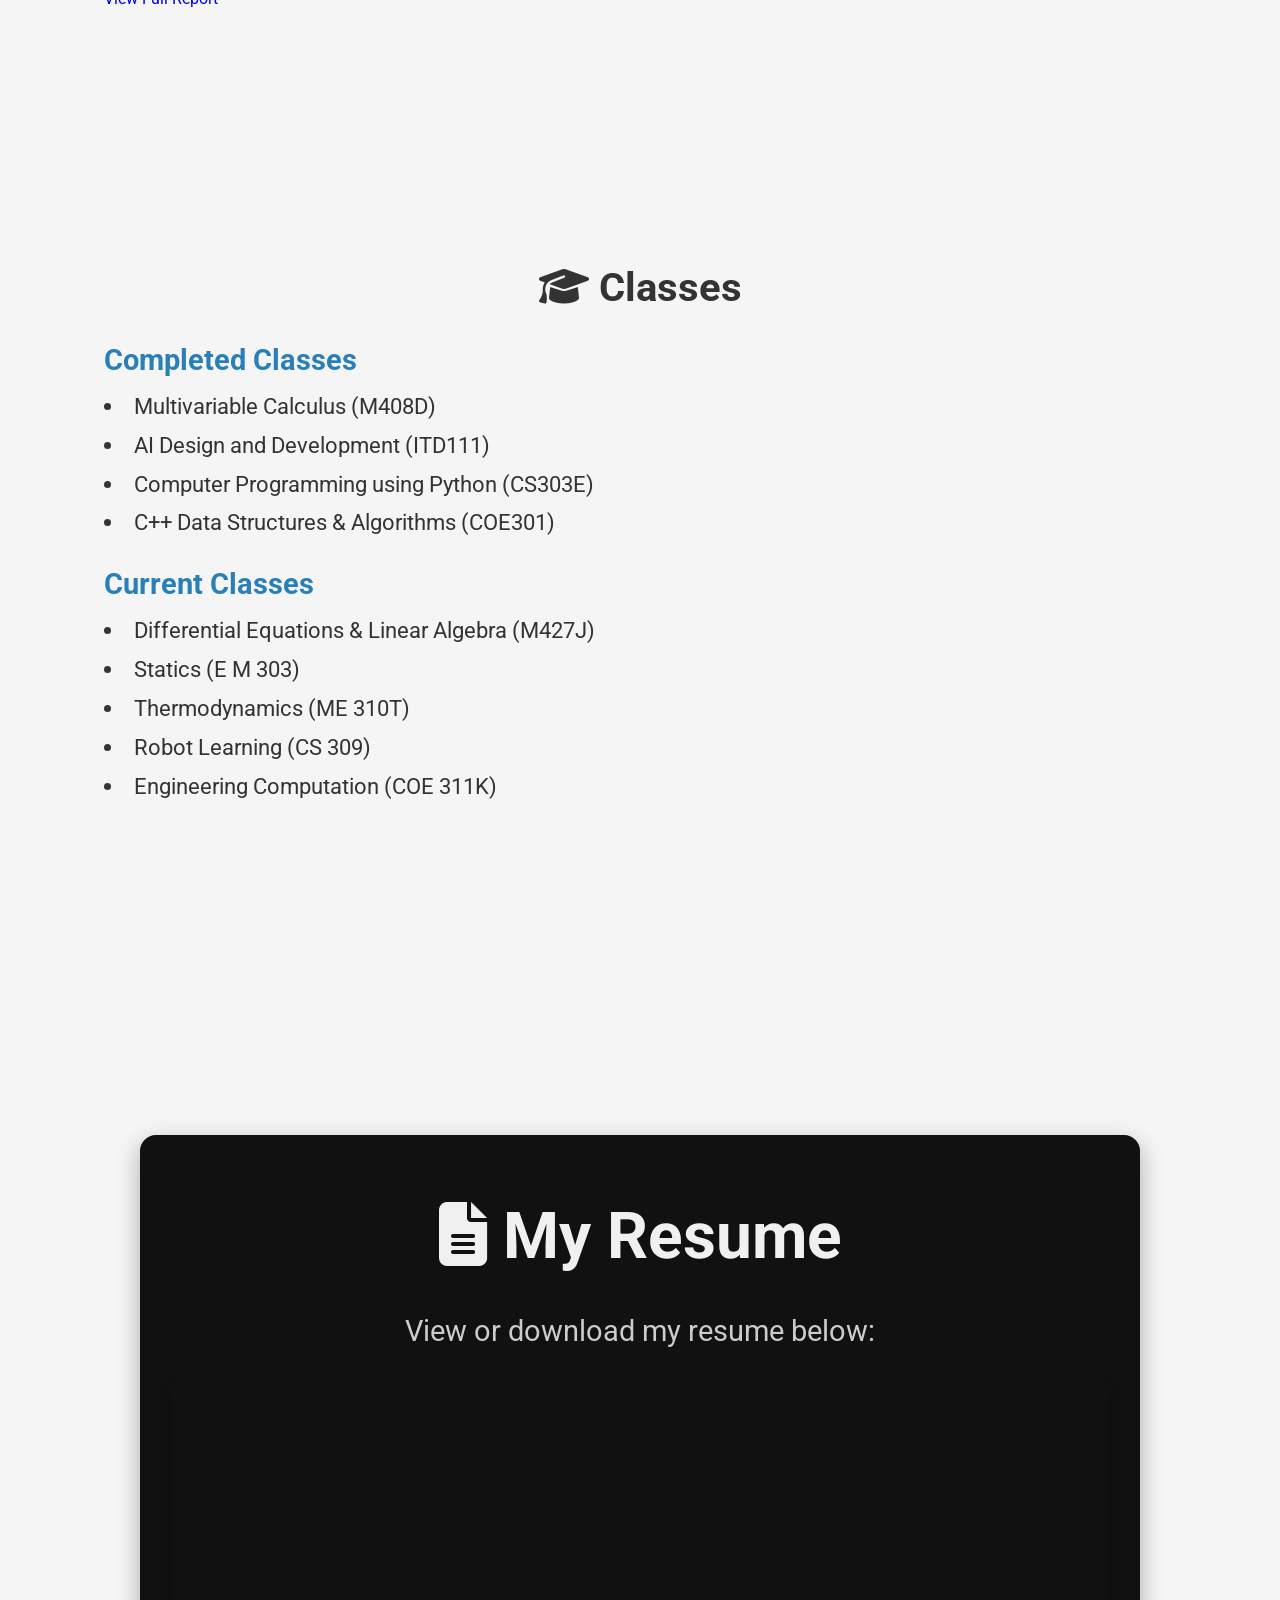
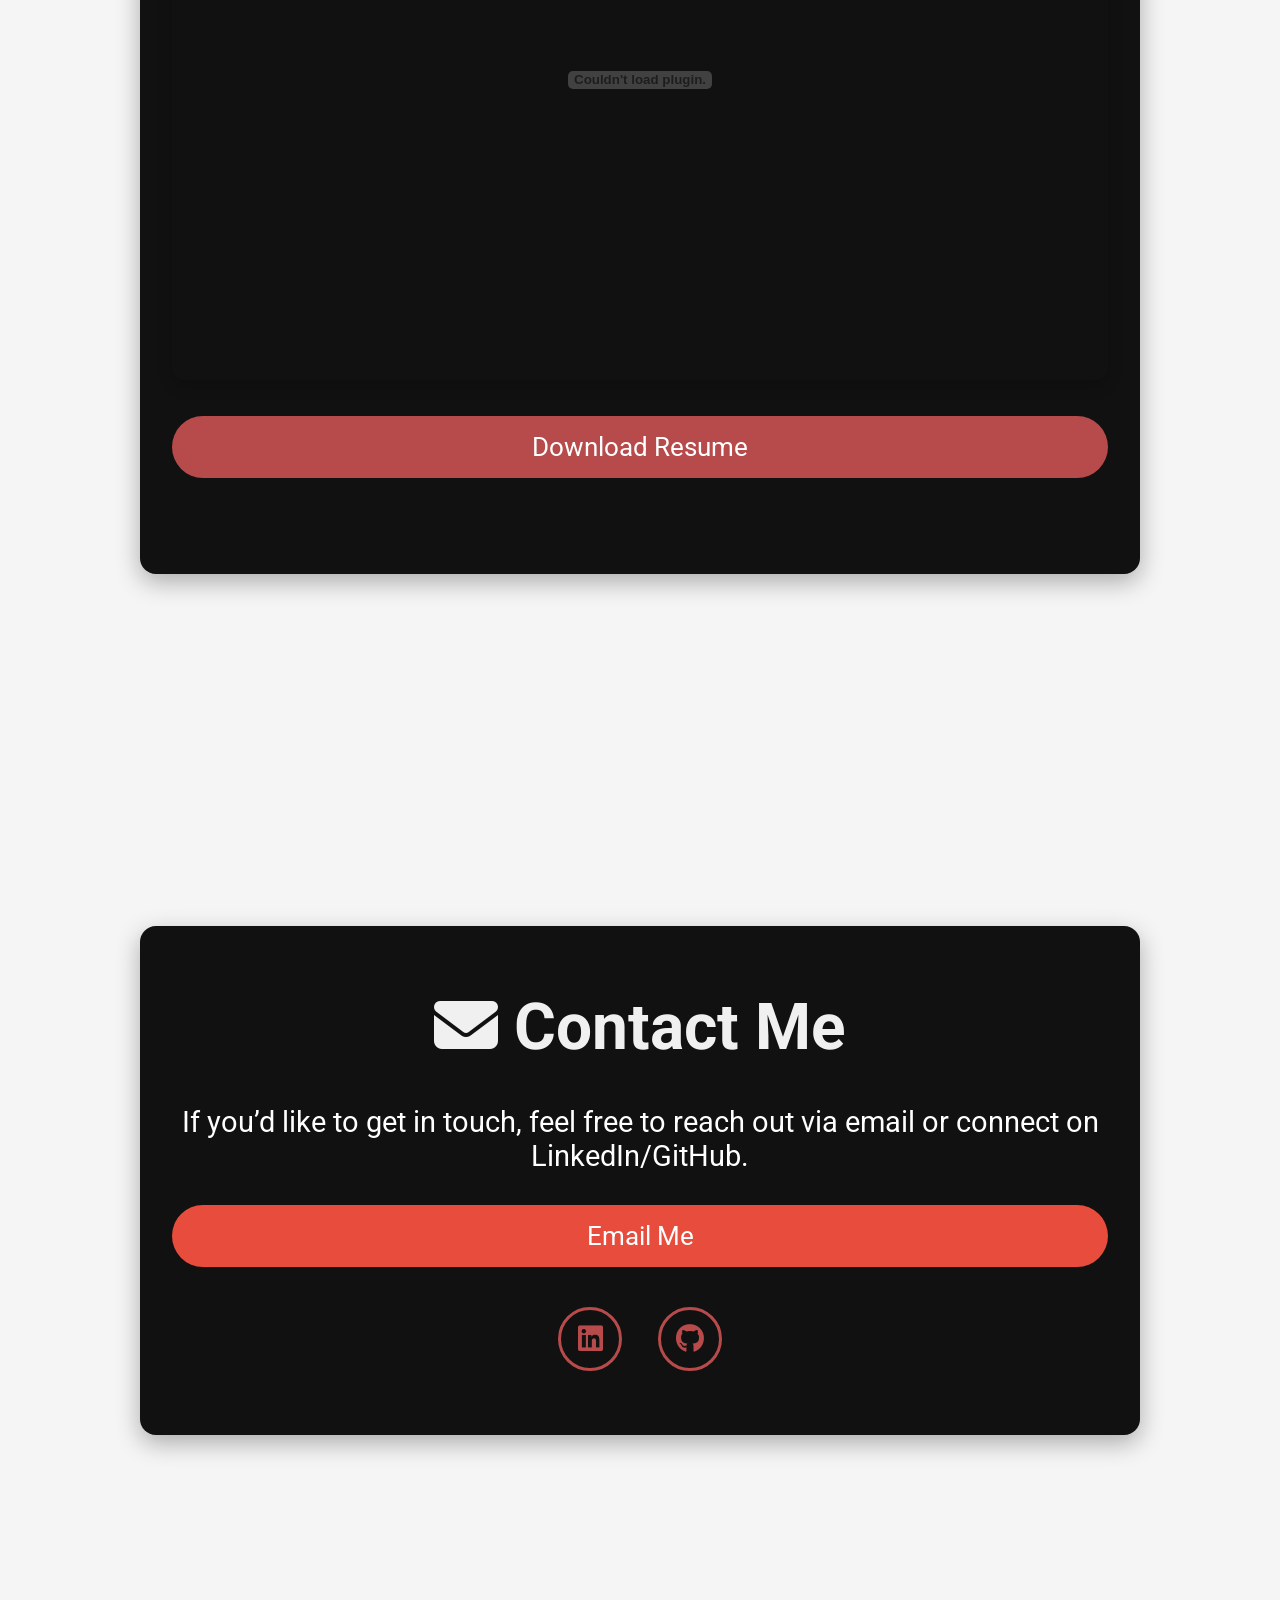
==== commit bd823991: "Redid some parts of index.html" ====
--- a/Portfolio/index.html
+++ b/Portfolio/index.html
@@ -188,7 +188,7 @@
                 <div class="project-section">
                     <h4><i class="fas fa-bullseye"></i> Objectives</h4>
                     <p>
-                        Design a next-generation autonomous fighter jet for the Navy that breaks Augustine's law of costs while achieving Mach 1.8 speeds and incorporating stealth capabilities to revolutionize naval aviation economics and performance. This project was submitted for the AIAA Aircraft Design Competition.
+                        Design a next-generation autonomous fighter jet for the Navy that breaks Augustine's Law while achieving Mach 1.8 speeds and incorporating stealth capabilities to revolutionize naval aviation economics and performance. This project was submitted for the AIAA Aircraft Design Competition.
                     </p>
                 </div>
 
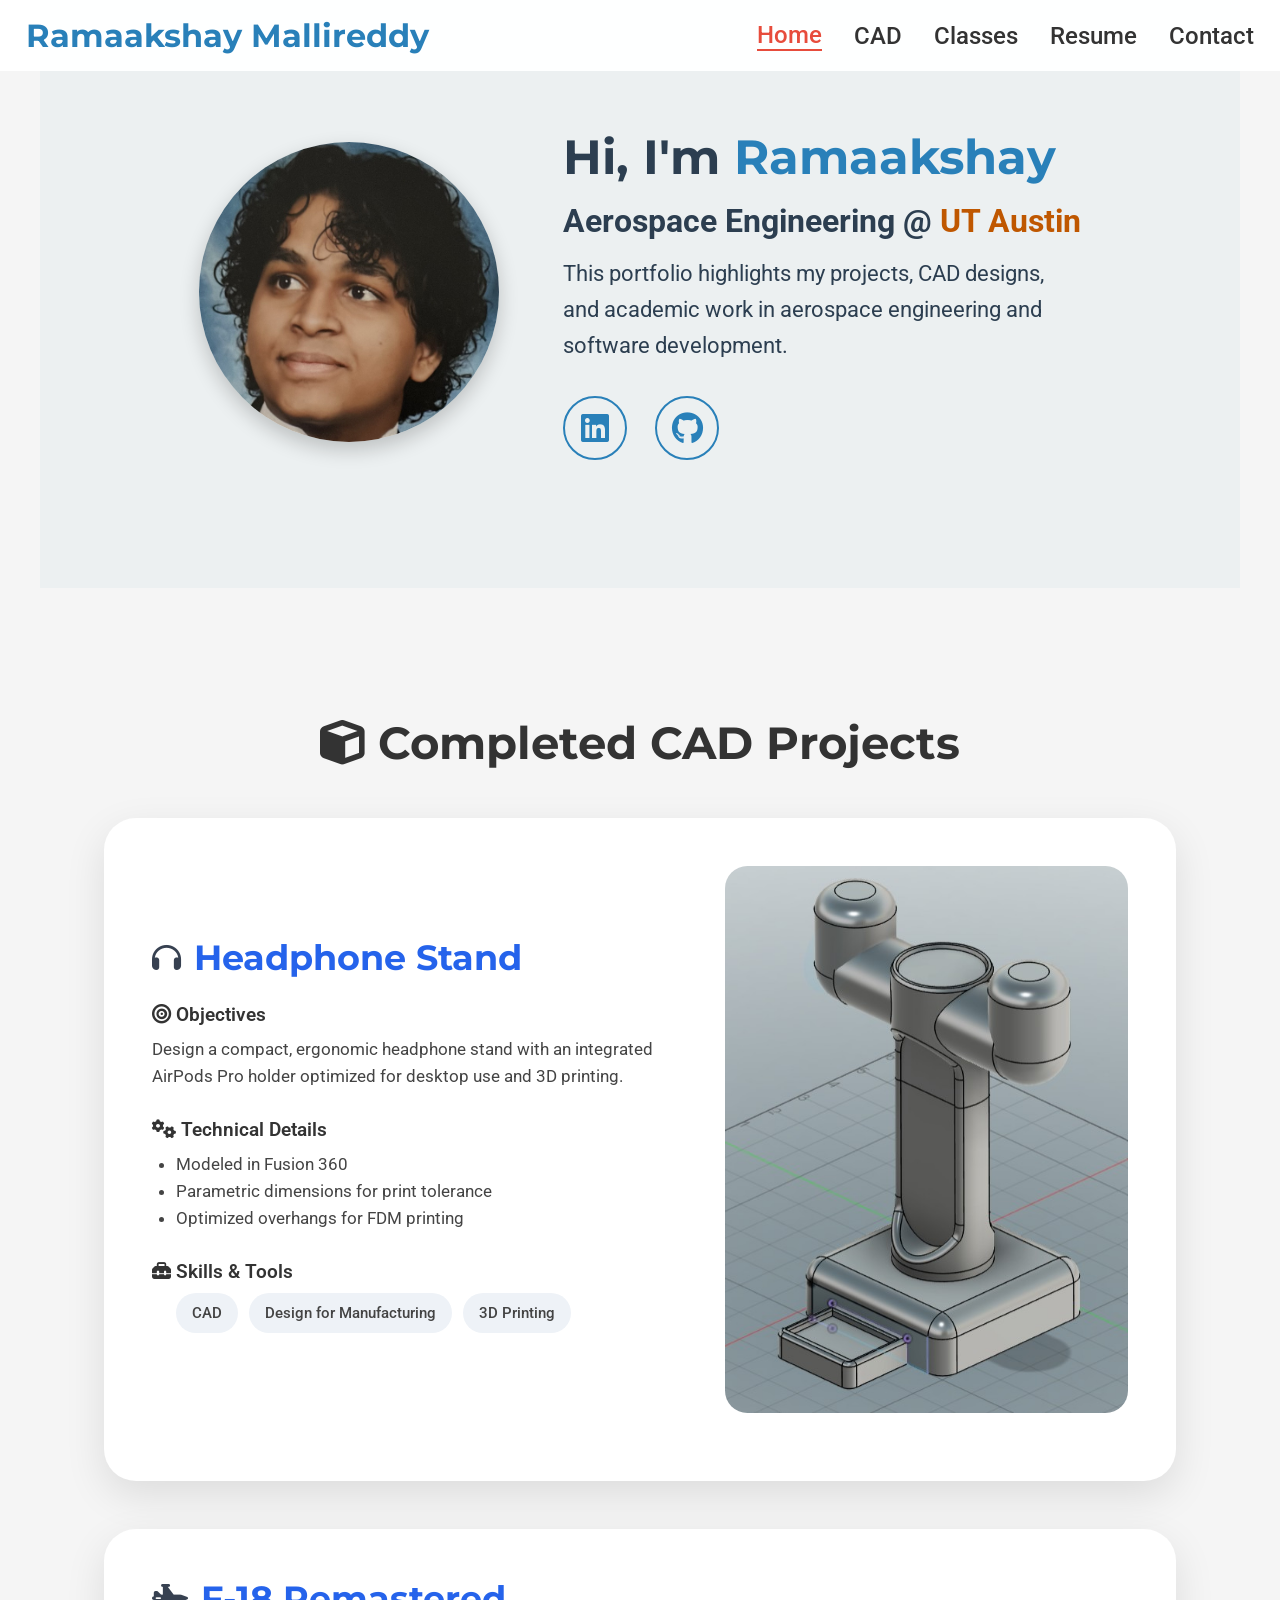
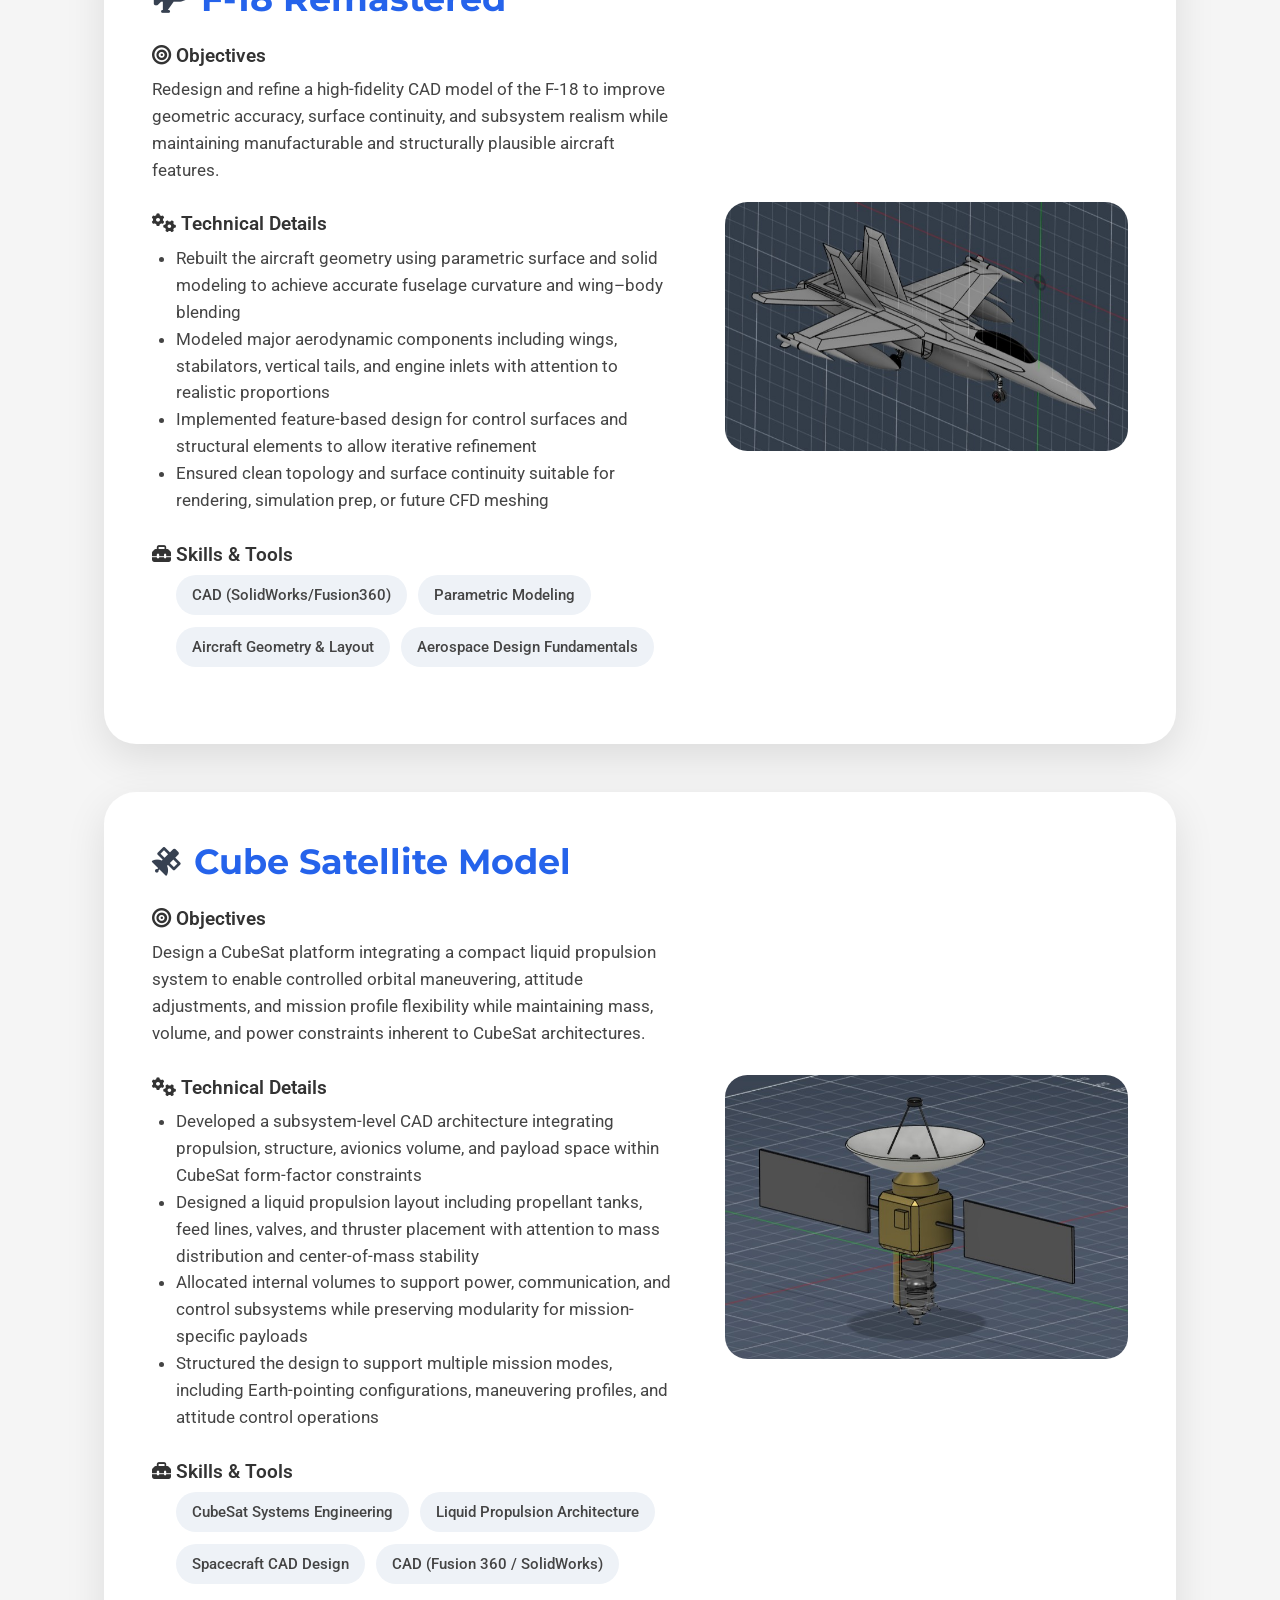
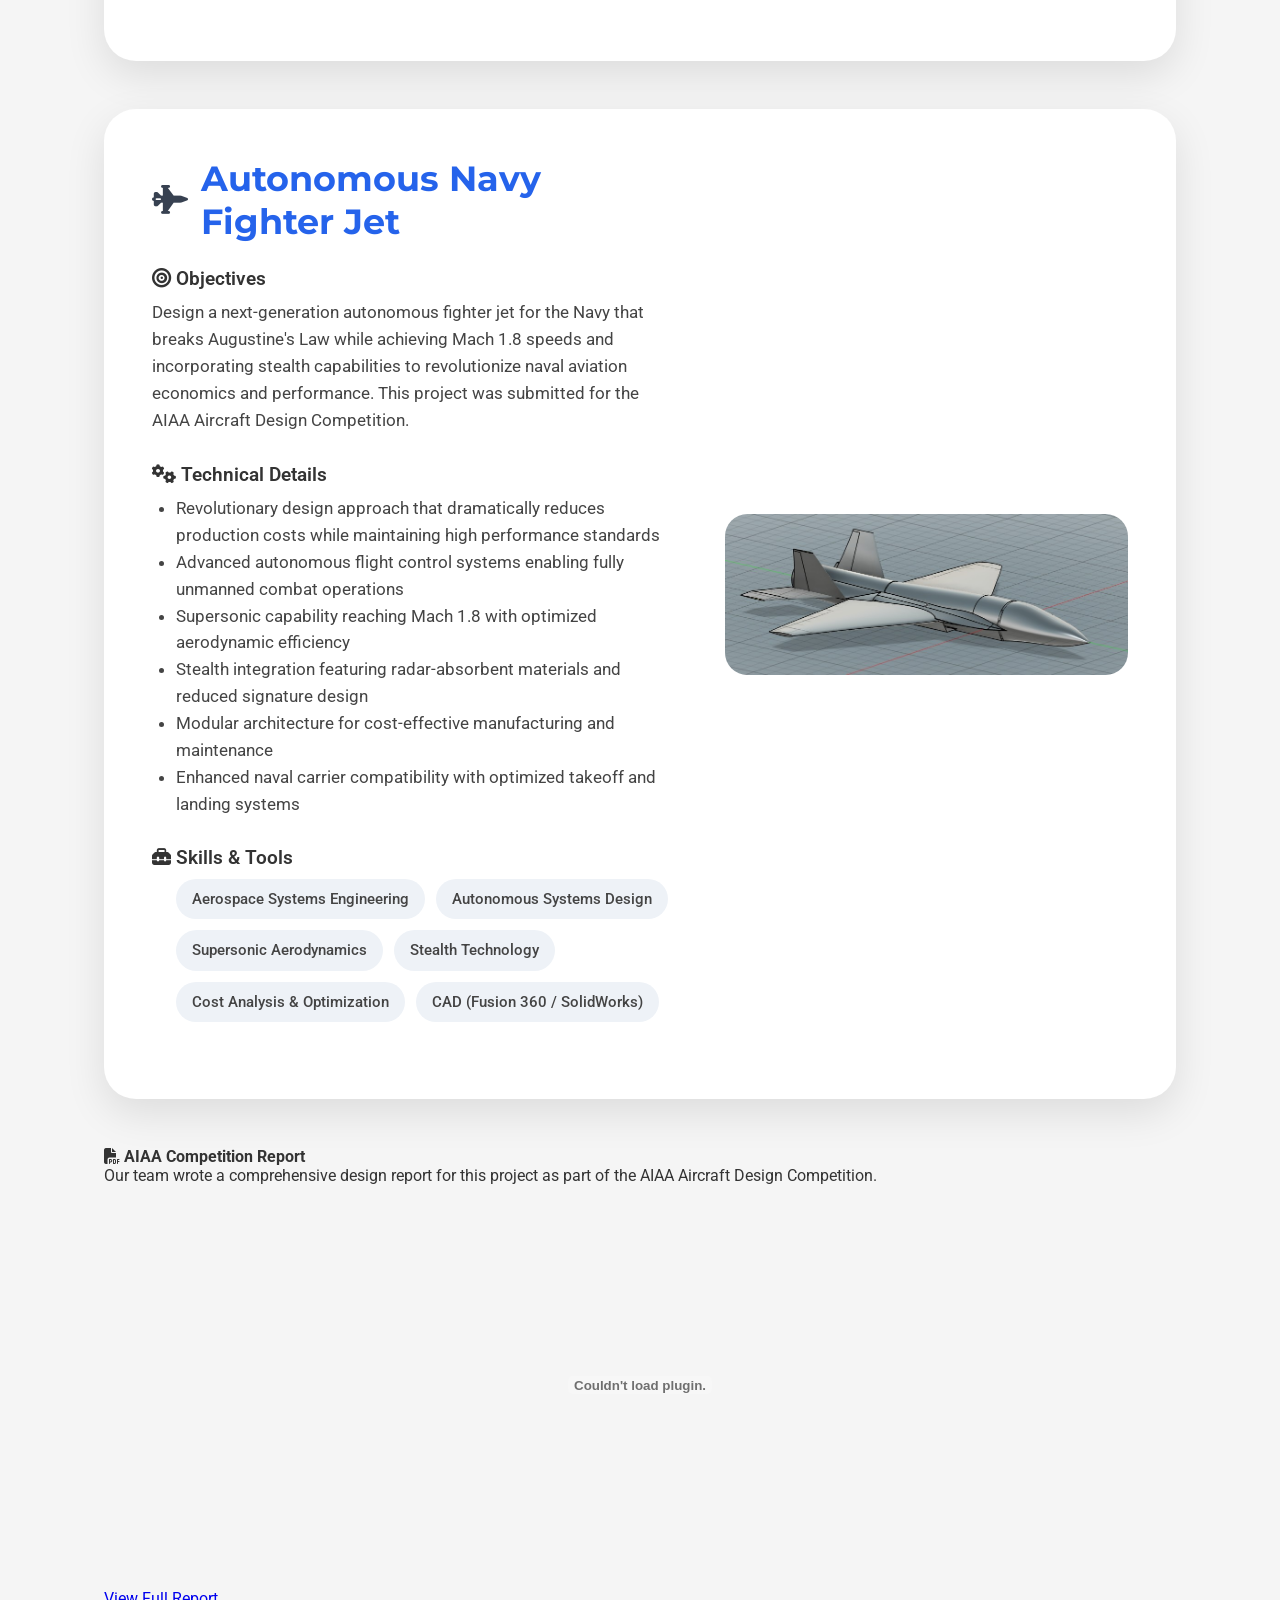
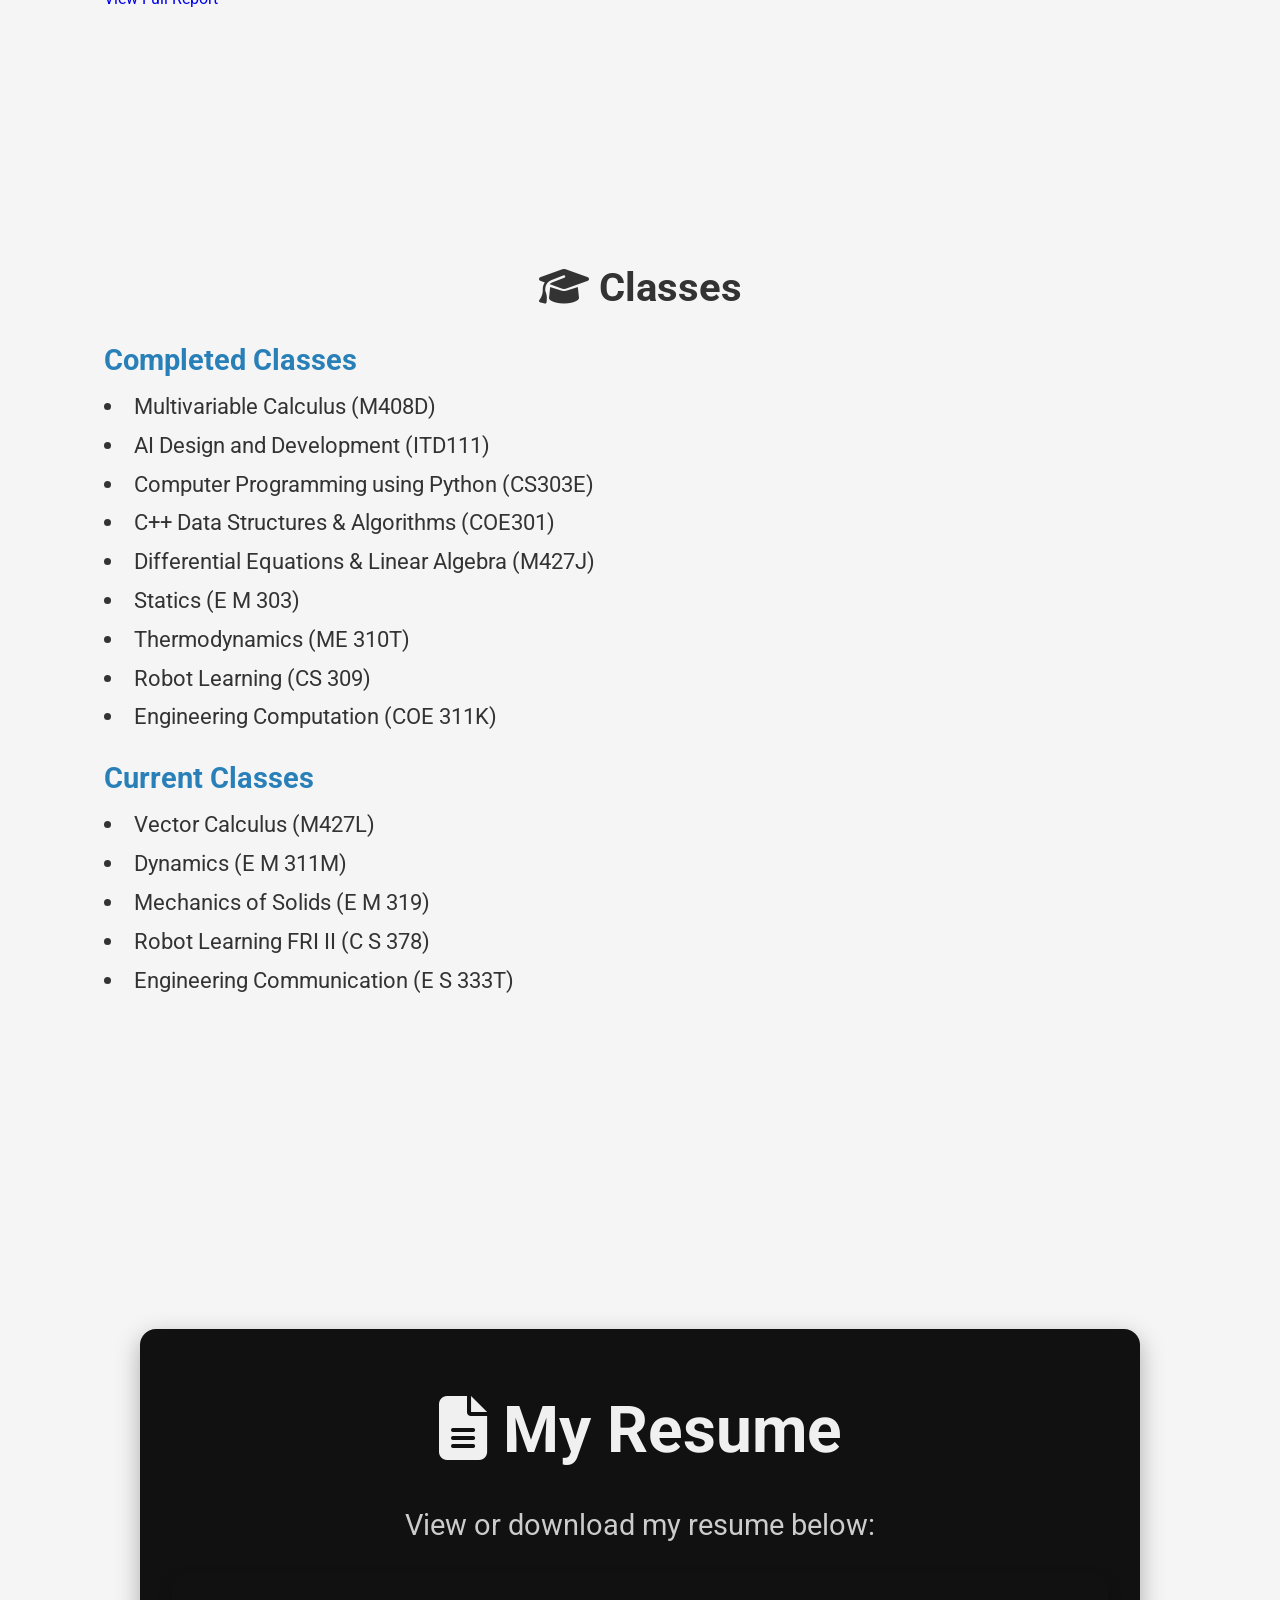
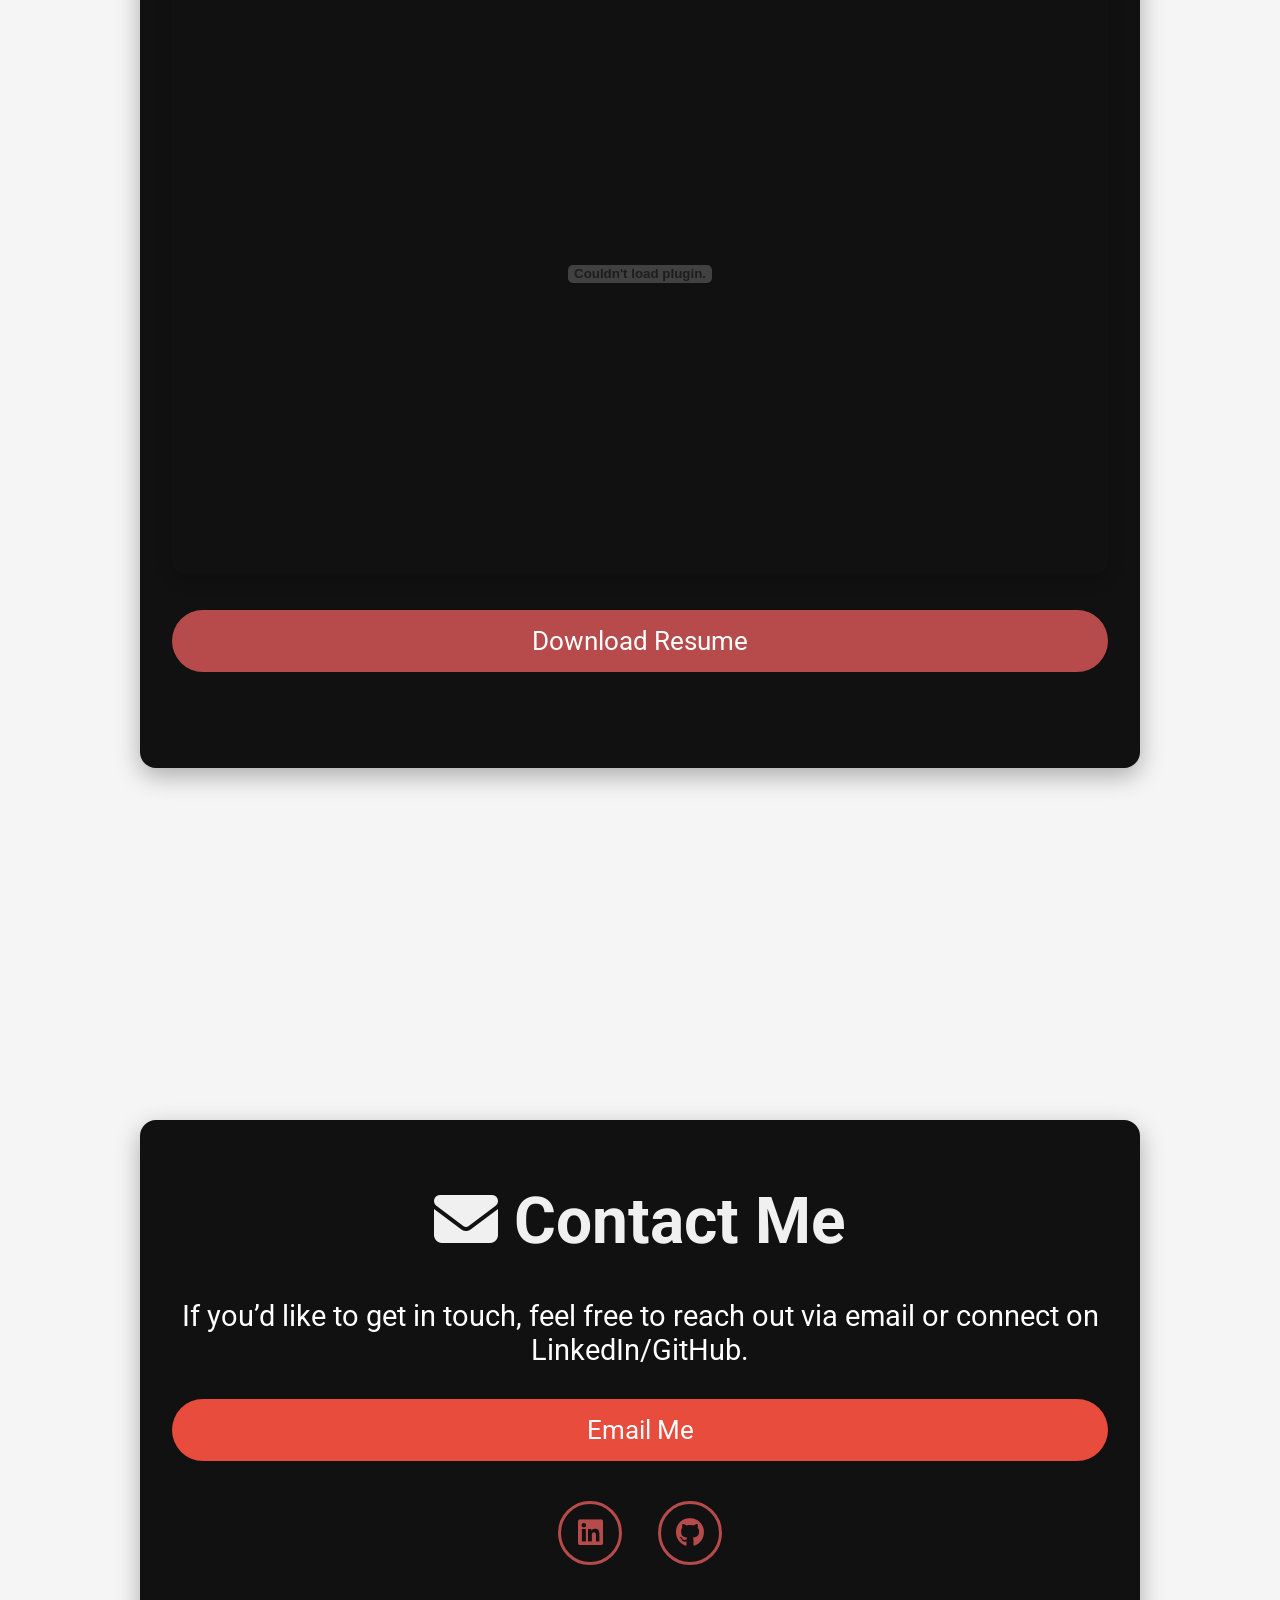
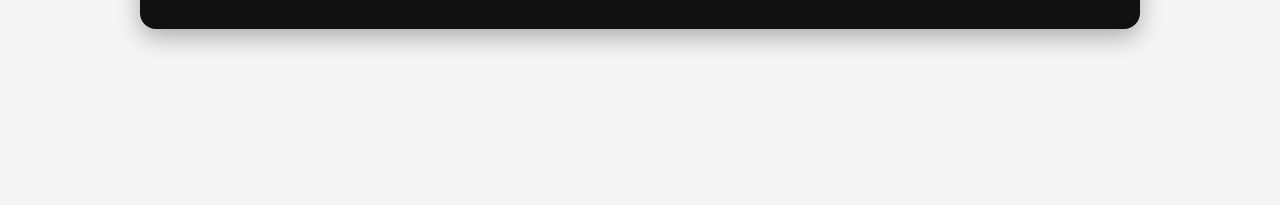
==== commit 4d0735a9: "Added Fall 2026 Classes" ====
--- a/Portfolio/index.html
+++ b/Portfolio/index.html
@@ -269,15 +269,20 @@
             <li>AI Design and Development (ITD111)</li>
             <li>Computer Programming using Python (CS303E)</li>
             <li>C++ Data Structures & Algorithms (COE301)</li>
-        </ul>
-
-        <h2>Current Classes</h2>
-        <ul>
             <li>Differential Equations & Linear Algebra (M427J)</li>
             <li>Statics (E M 303)</li>
             <li>Thermodynamics (ME 310T)</li>
             <li>Robot Learning (CS 309)</li>
             <li>Engineering Computation (COE 311K)</li>
+        </ul>
+
+        <h2>Current Classes</h2>
+        <ul>
+            <li>Vector Calculus (M427L)</li>
+            <li>Dynamics (E M 311M)</li>
+            <li>Mechanics of Solids (E M 319)</li>
+            <li>Robot Learning FRI II (C S 378)</li>
+            <li>Engineering Communication (E S 333T)</li>
         </ul>
     </div>
 </section>
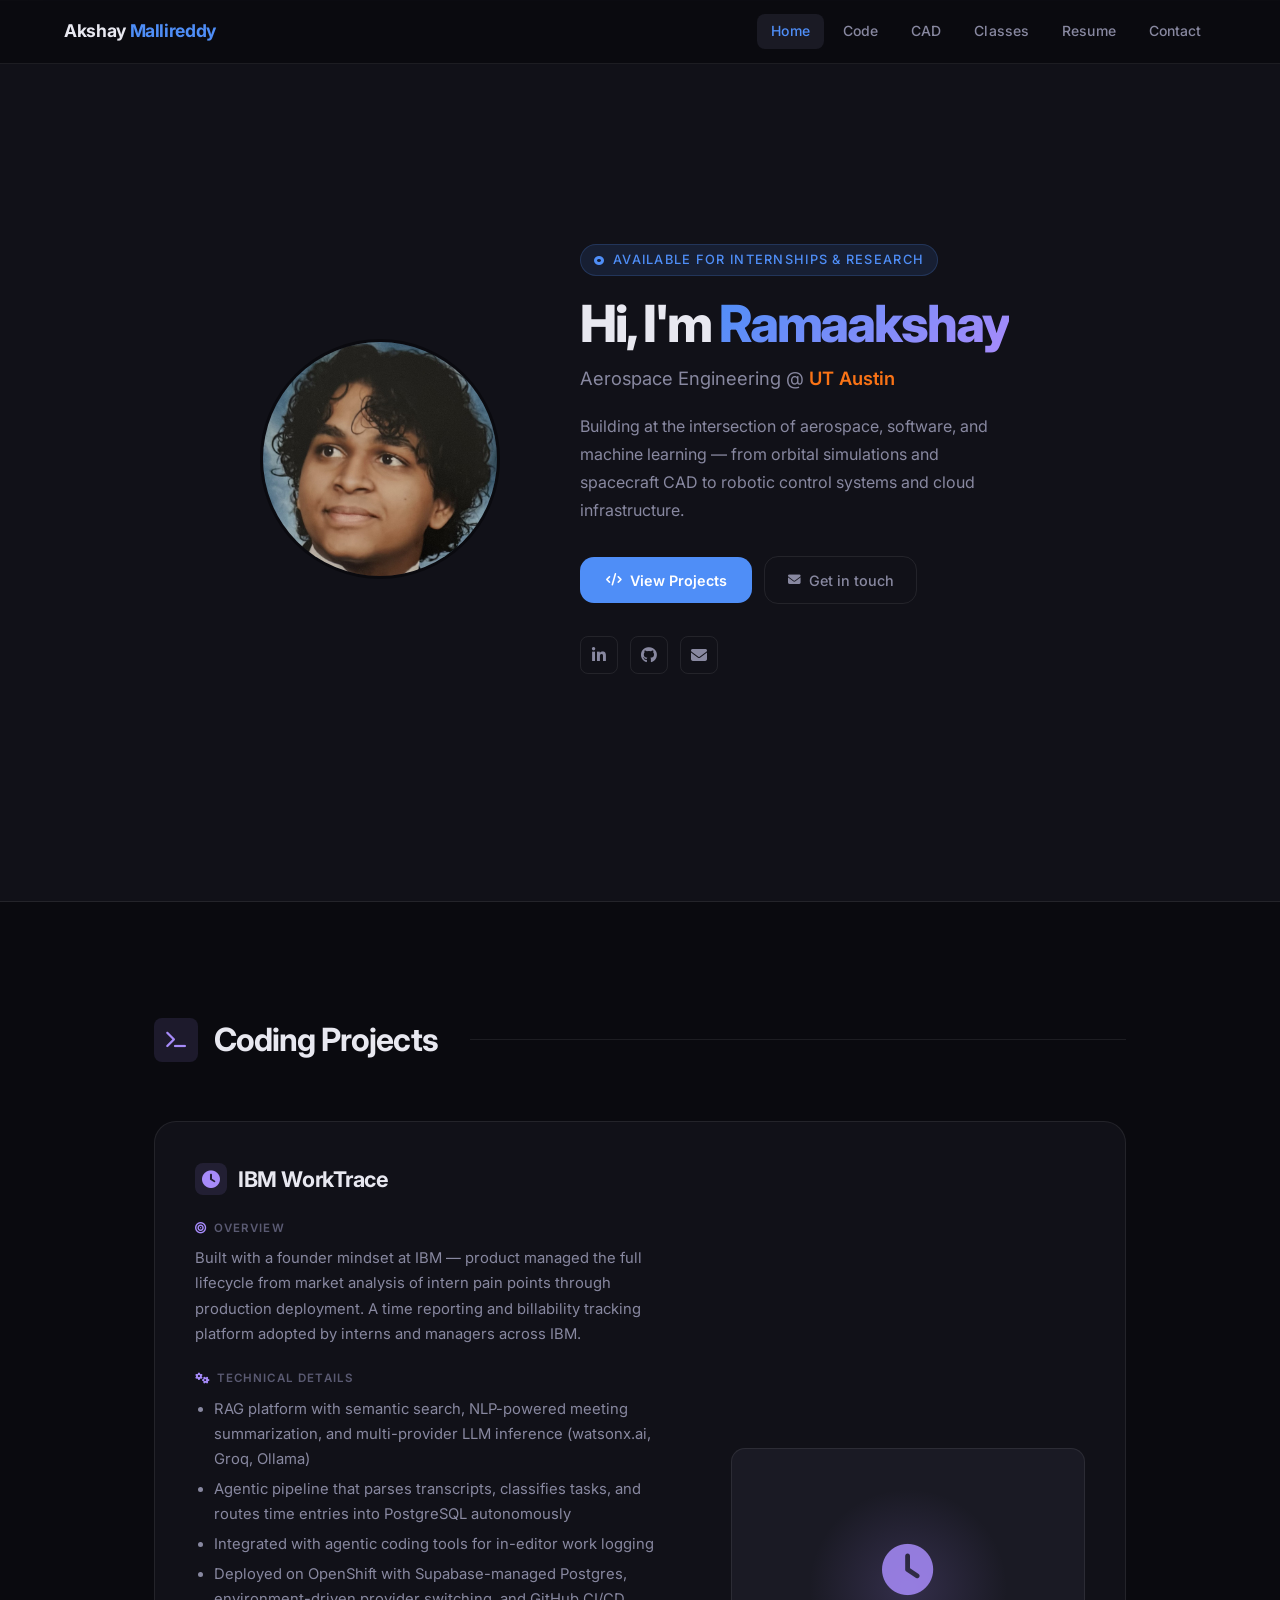
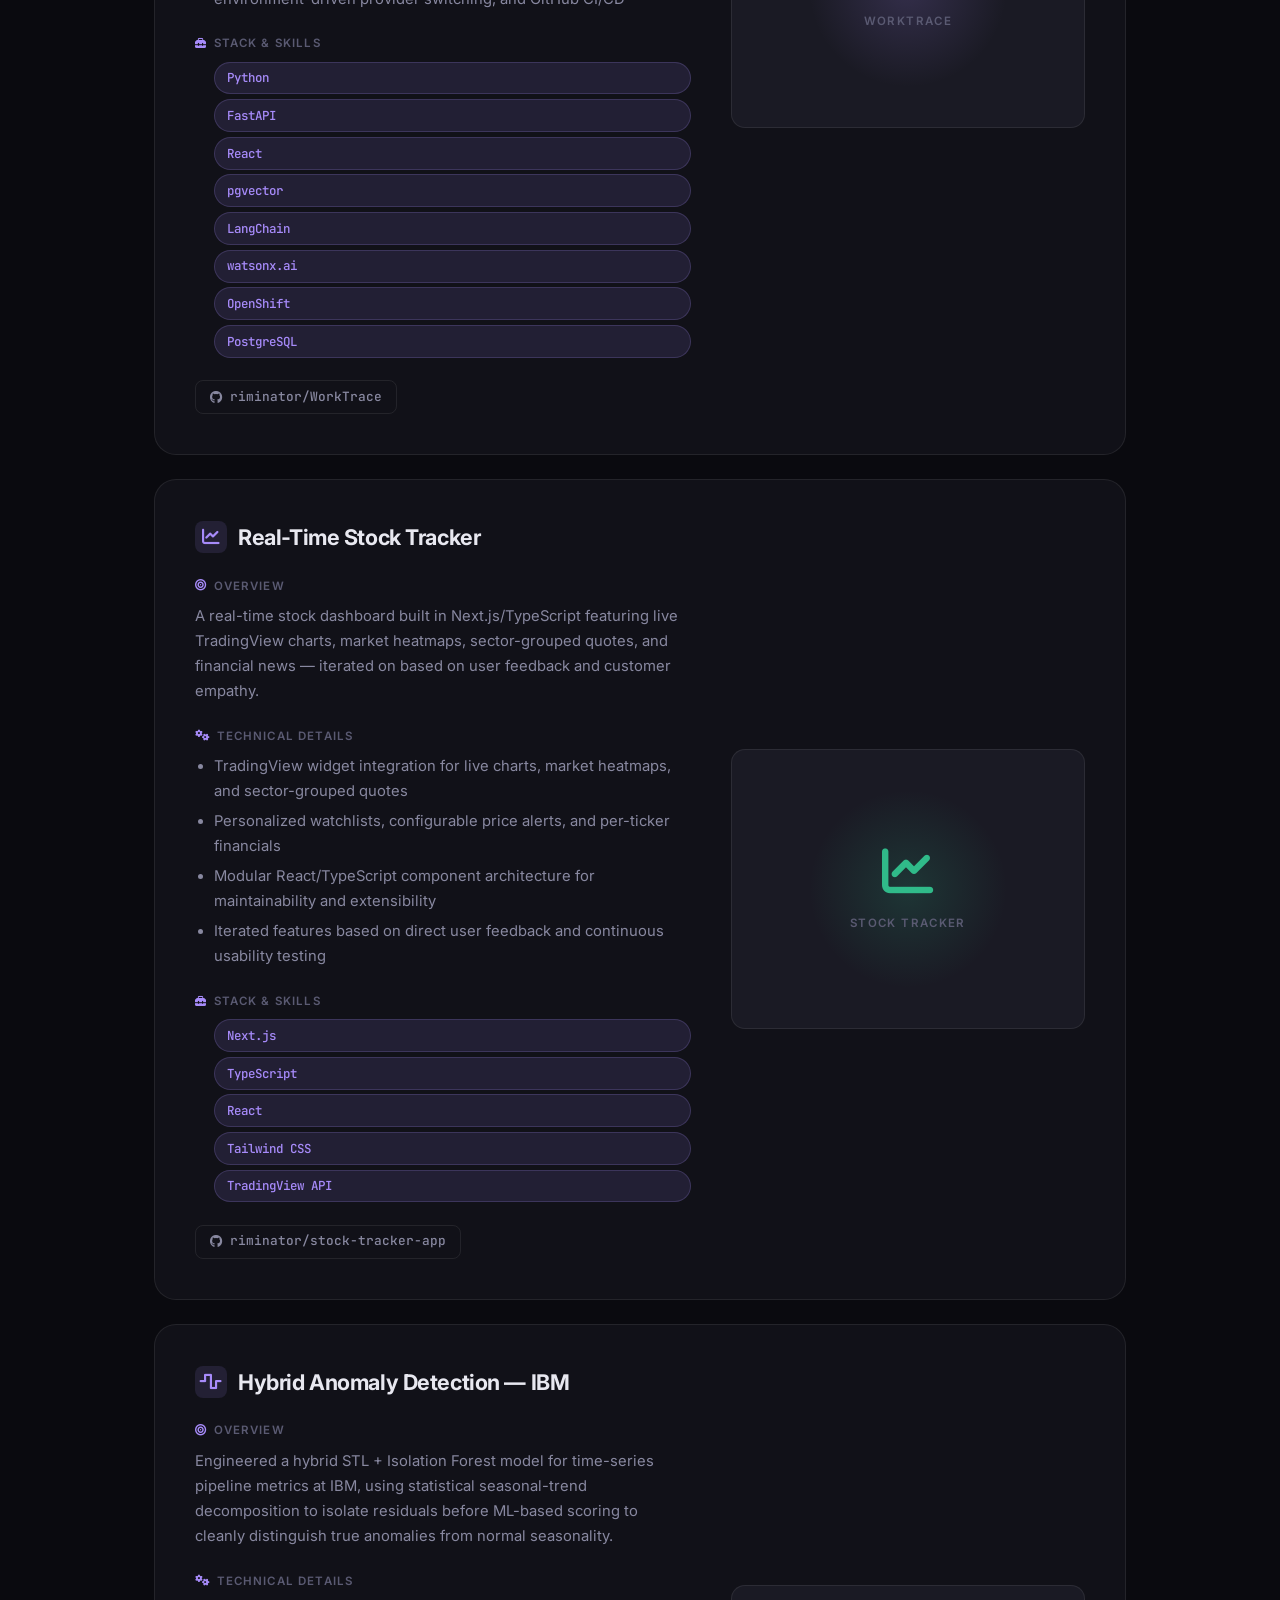
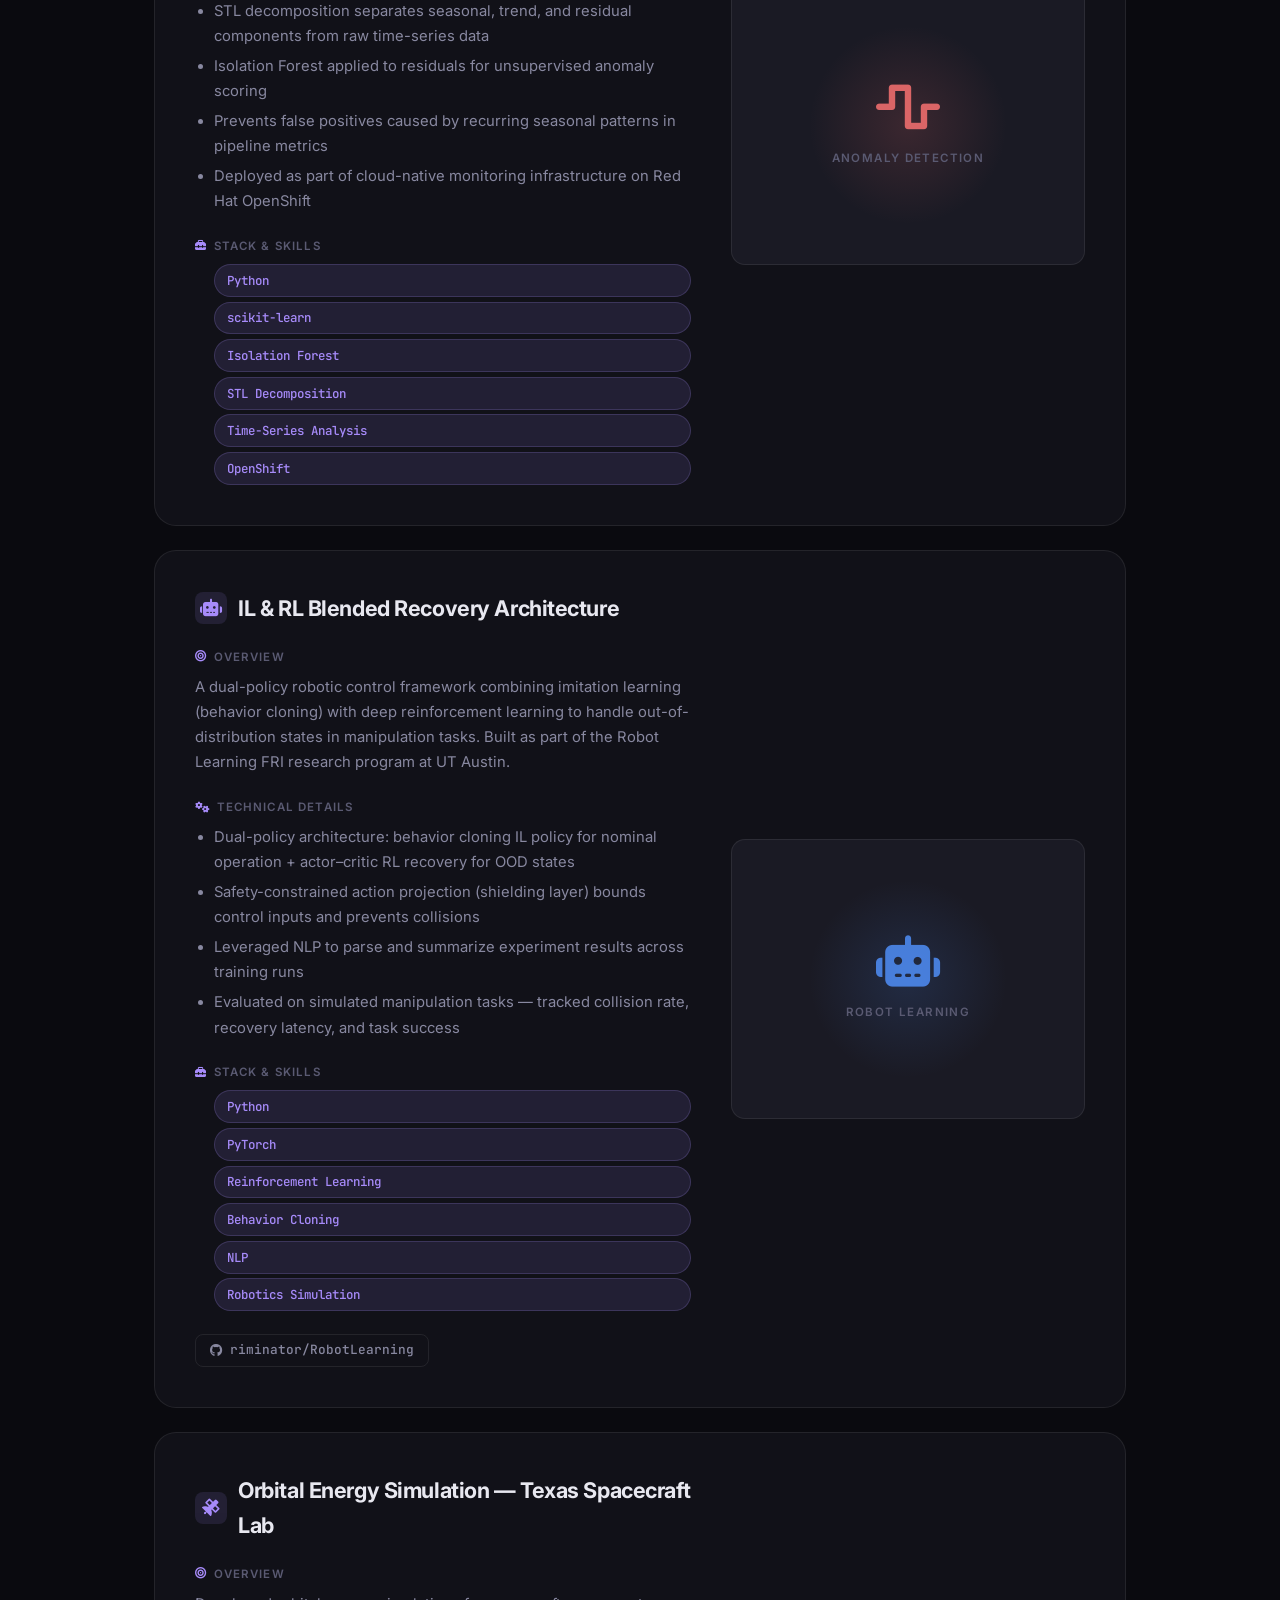
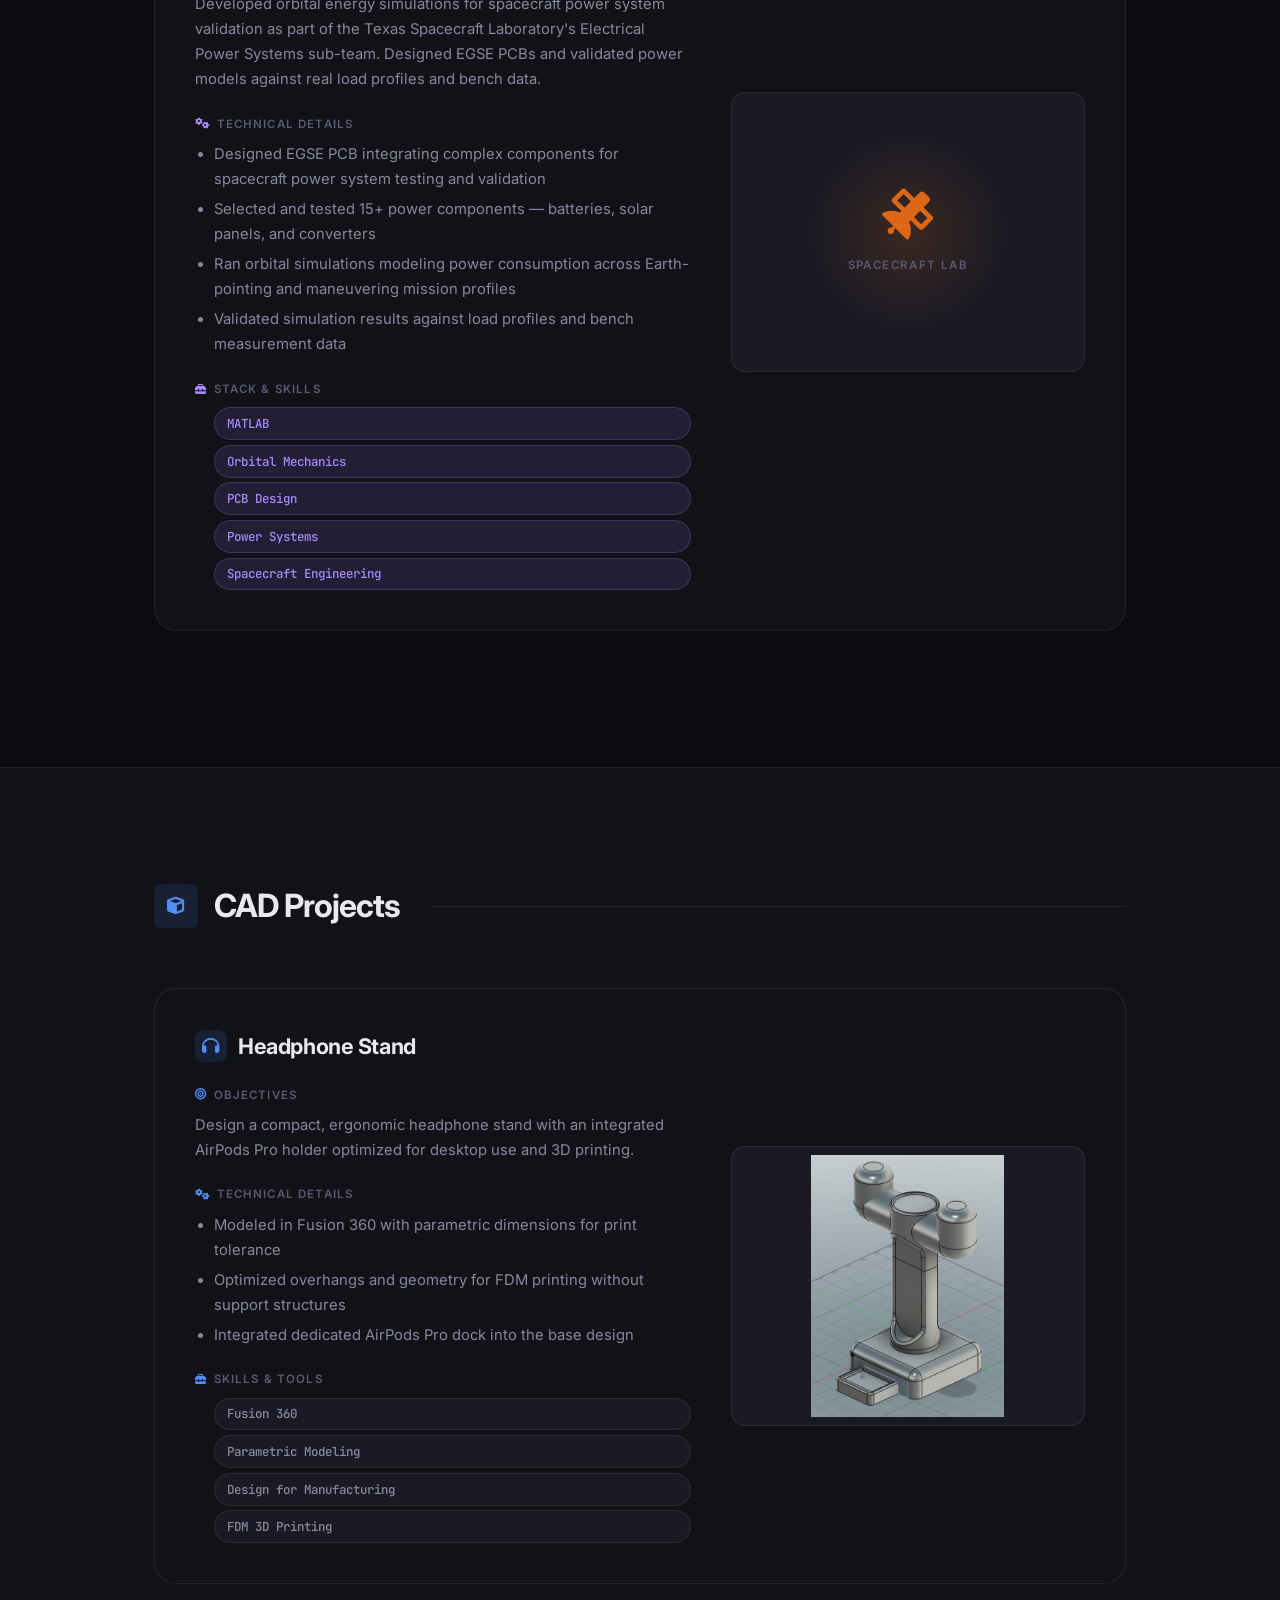
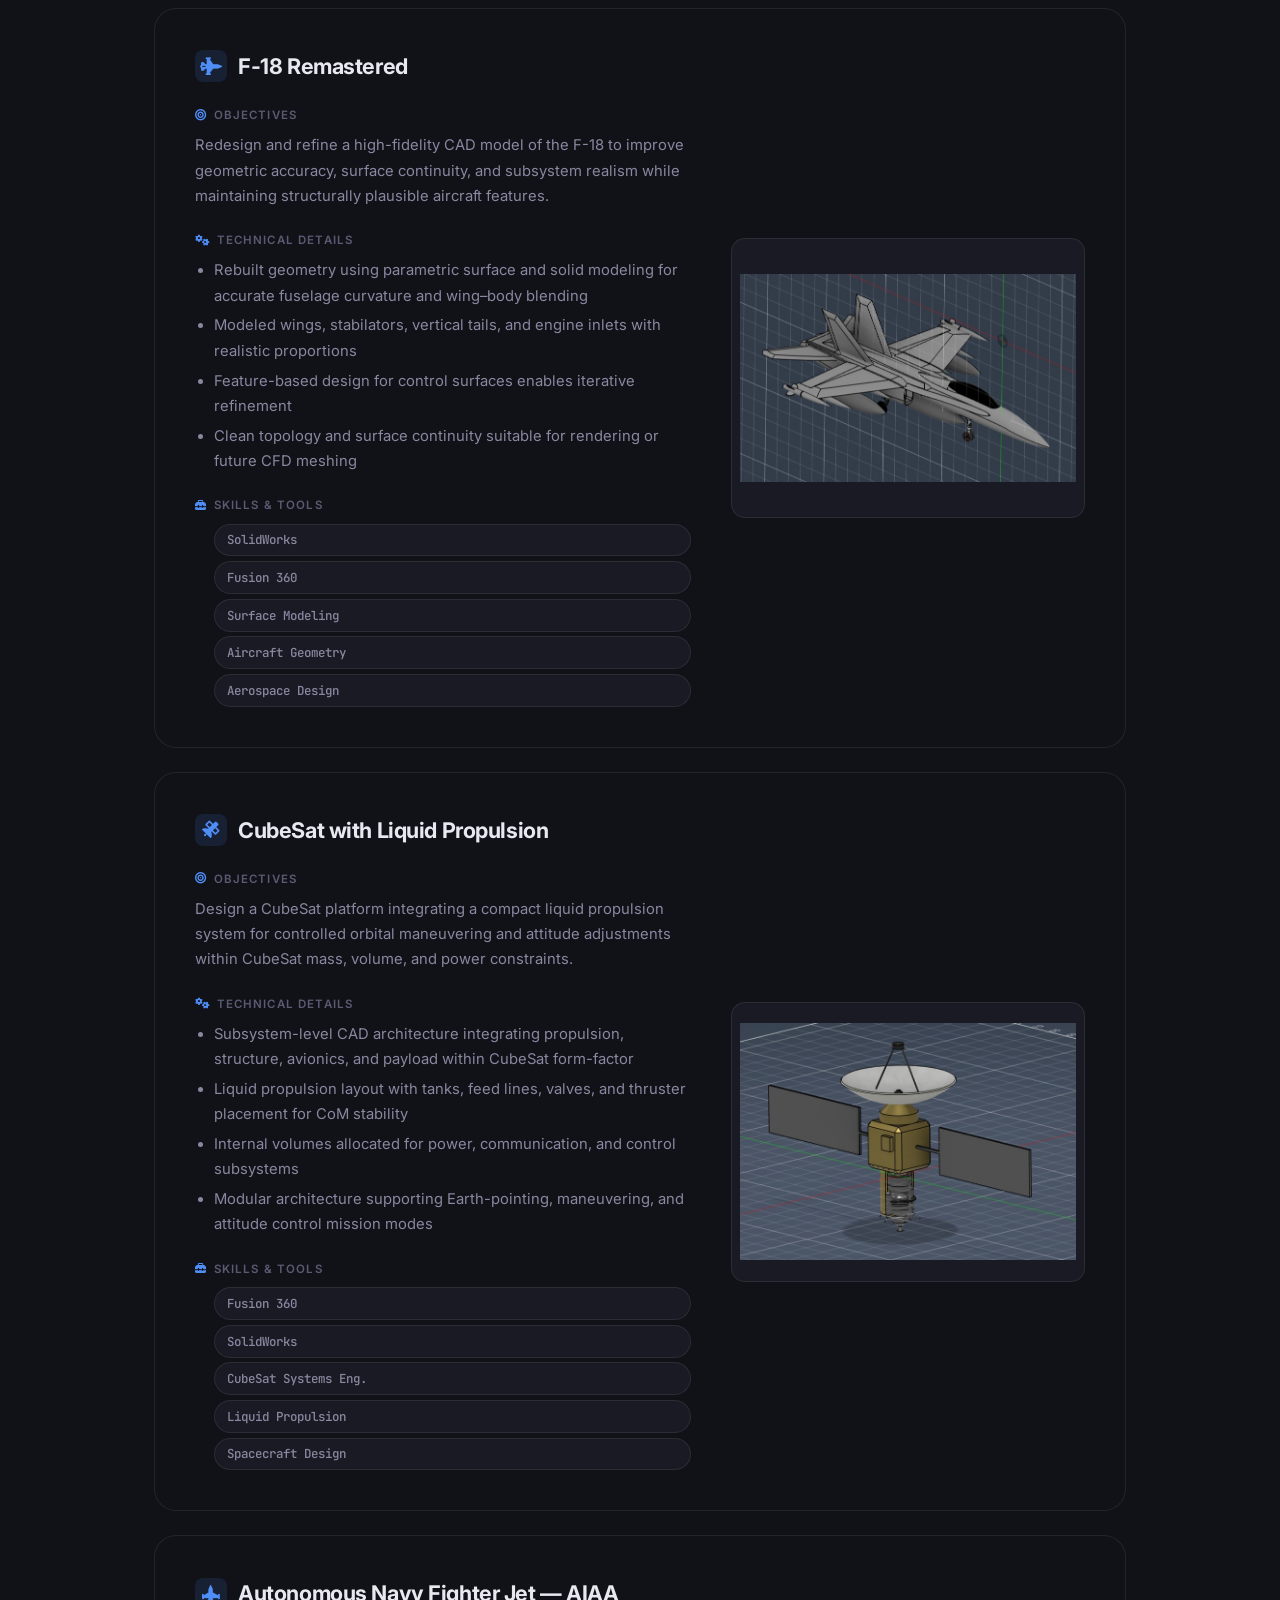
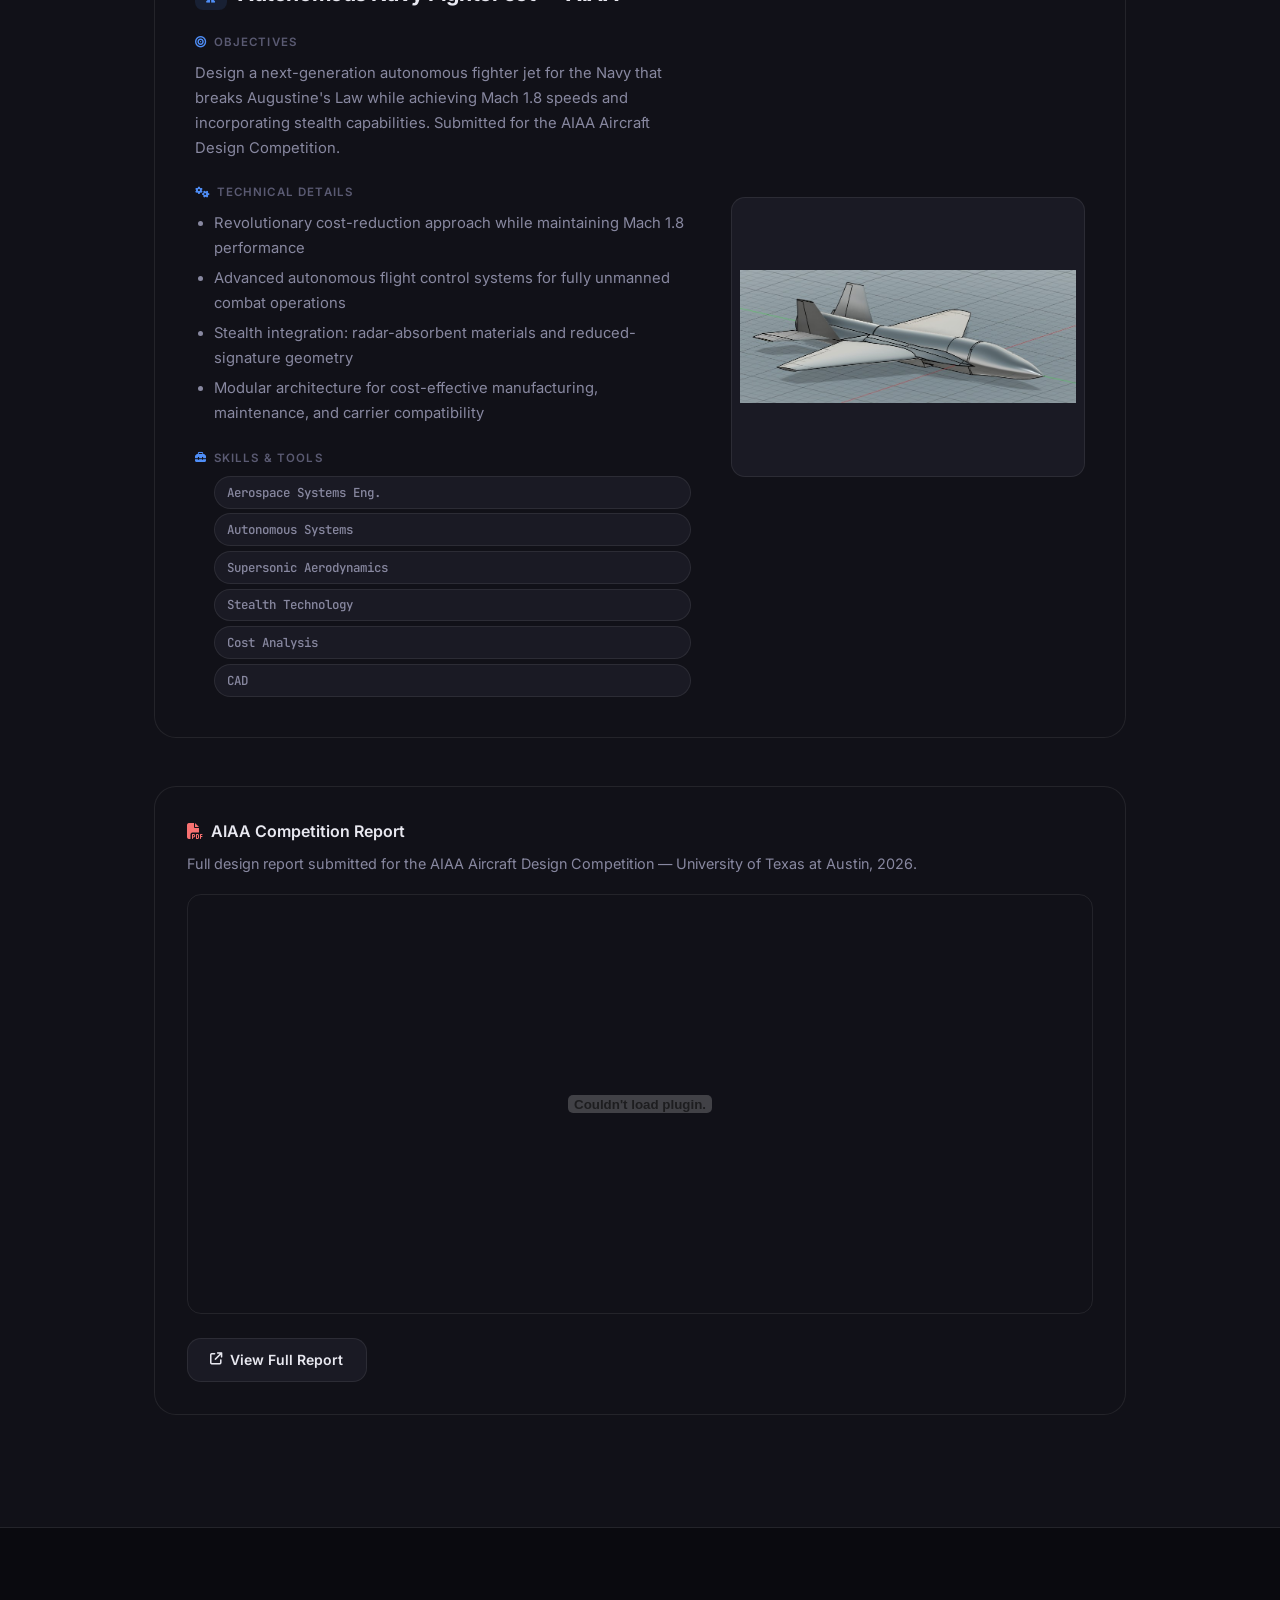
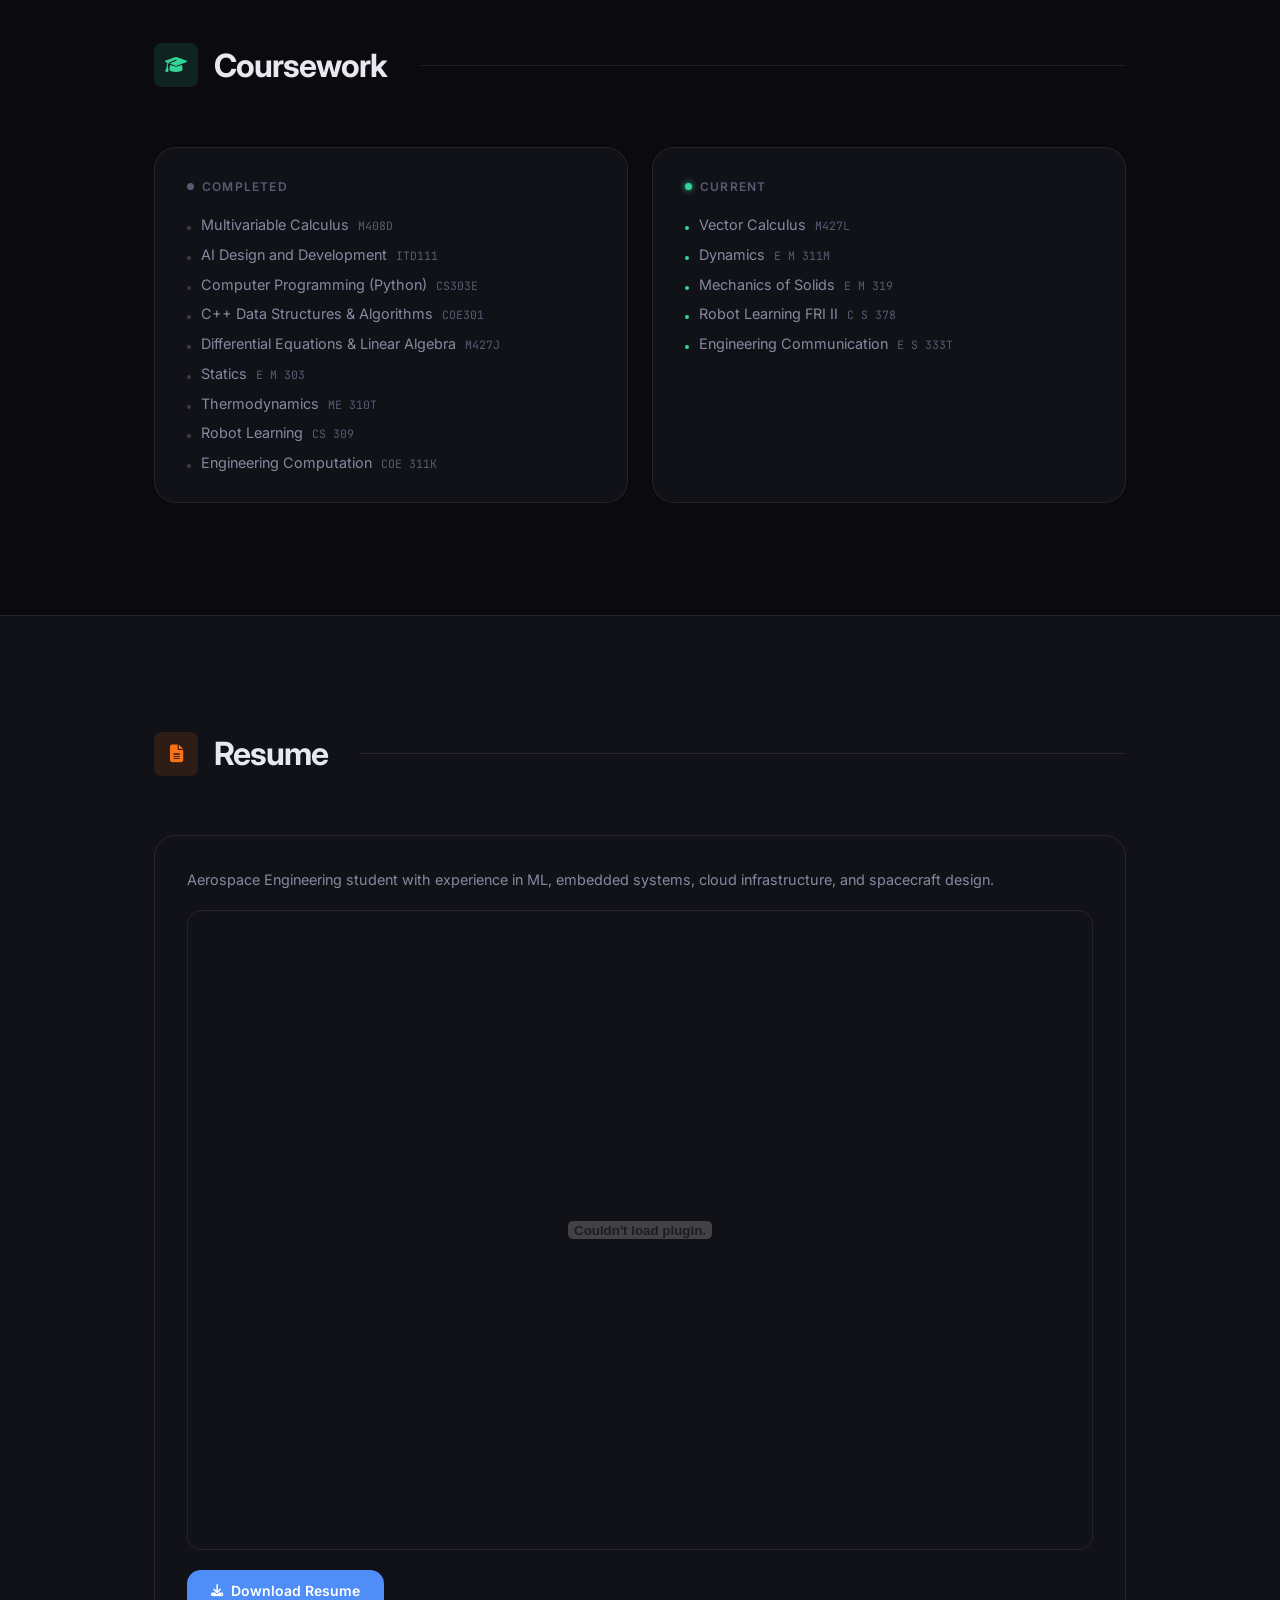
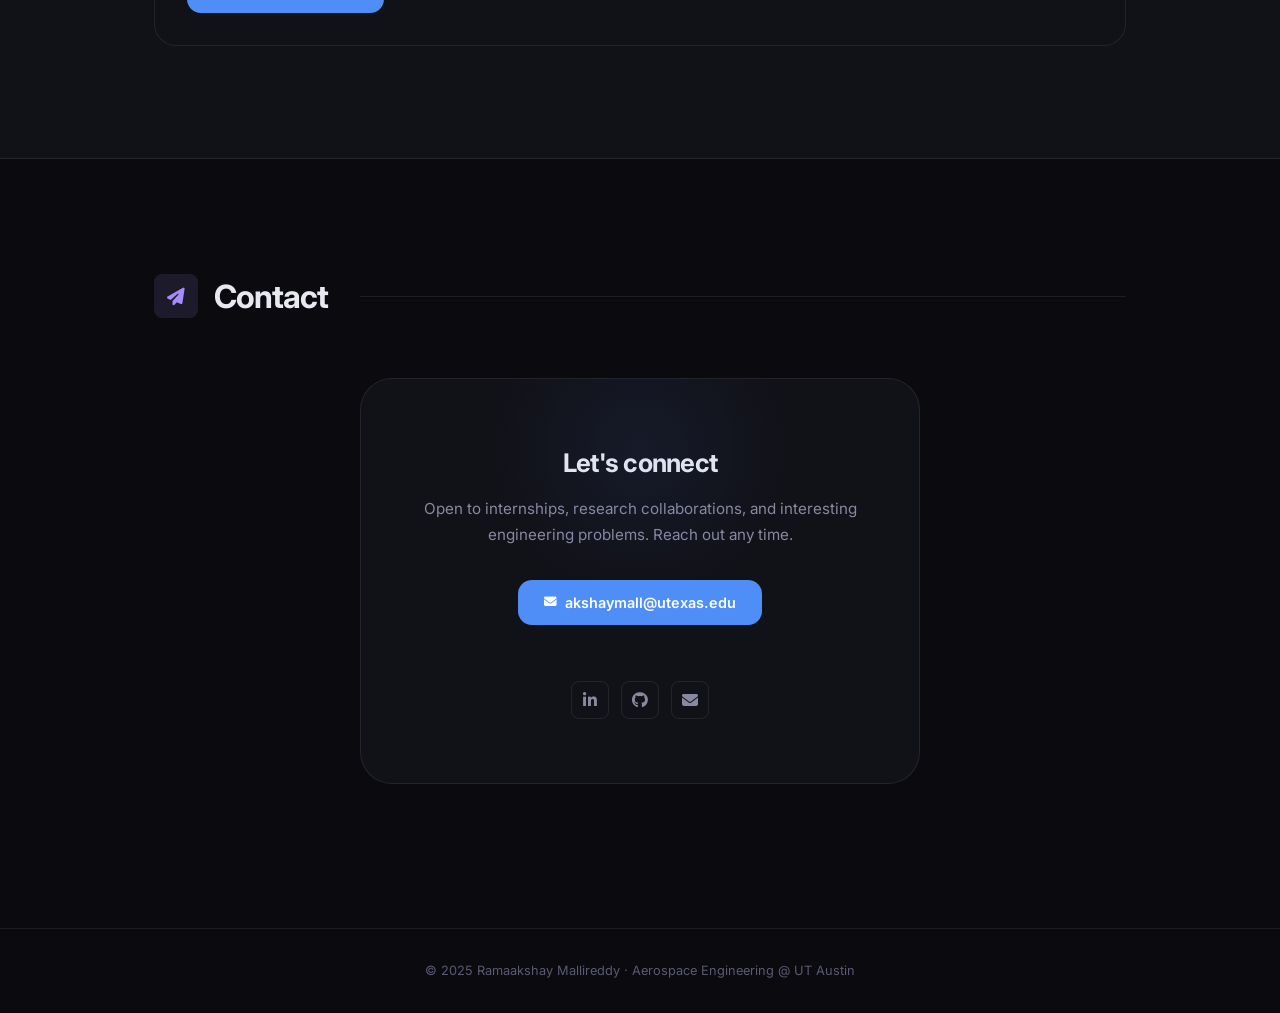
==== commit 54b8ffd1: "Update portfolio: revised index.html and style.css, replace resume PDF" ====
--- a/Portfolio/index.html
+++ b/Portfolio/index.html
@@ -1,366 +1,686 @@
-<!DOCTYPE html>
-<html lang="en">
-<head>
-    <meta charset="UTF-8">
-    <meta name="viewport" content="width=device-width, initial-scale=1.0">
-    
-    <!-- Fonts -->
-    <link href="https://fonts.googleapis.com/css2?family=Montserrat:wght@400;600;700&family=Roboto:wght@400;500&display=swap" rel="stylesheet">
-    
-    <!-- Font Awesome -->
-    <link rel="stylesheet" href="https://cdnjs.cloudflare.com/ajax/libs/font-awesome/6.5.2/css/all.min.css">
-    
-    <!-- CSS -->
-    <link rel="stylesheet" href="style.css">
-
-    <link rel="apple-touch-icon" sizes="180x180" href="/apple-touch-icon.png">
-    <link rel="icon" type="image/png" sizes="32x32" href="/favicon-32x32.png">
-    <link rel="icon" type="image/png" sizes="16x16" href="/favicon-16x16.png">
-    <link rel="manifest" href="/site.webmanifest">
-
-    <title>Ramaakshay Mallireddy - Portfolio</title>
-</head>
-<body>
-
-<!-- HEADER -->
-<header>
-    <a href="#home" class="logo">Ramaakshay Mallireddy</a>
-    <nav>
-        <a href="#home" class="active">Home</a>
-        <a href="#CAD">CAD</a>
-        <a href="#Classes">Classes</a>
-        <a href="#Resume">Resume</a>
-        <a href="#Contact">Contact</a>
-    </nav>
-</header>
-
-<!-- HOME -->
-<section class="home" id="home">
-    <div class="home-img">
-        <img src="main.jpeg" alt="Akshay Mallireddy">
-    </div>
-    <div class="home-content">
-        <h1>Hi, I'm <span>Ramaakshay</span></h1>
-        <h3>Aerospace Engineering @ <span>UT Austin</span></h3>
-        <p>This portfolio highlights my projects, CAD designs, and academic work in aerospace engineering and software development.</p>
-        <div class="social-icons">
-            <a href="https://www.linkedin.com/in/ramaakshay-mallireddy" target="_blank"><i class="fab fa-linkedin"></i></a>
-            <a href="https://github.com/riminator" target="_blank"><i class="fab fa-github"></i></a>
-        </div>
-    </div>
-</section>
-
-<!-- CAD SECTION -->
-<section class="CAD" id="CAD">
-    <div class="CAD-content">
-
-        <h1><i class="fas fa-cube"></i> Completed CAD Projects</h1>
-
-        <div class="project-card detailed">
-            <div class="project-info">
-                <h3>
-                    <i class="fas fa-headphones"></i>
-                    Headphone Stand
-                </h3>
-
-                <div class="project-section">
-                    <h4><i class="fas fa-bullseye"></i> Objectives</h4>
-                    <p>
-                        Design a compact, ergonomic headphone stand with an integrated
-                        AirPods Pro holder optimized for desktop use and 3D printing.
-                    </p>
-                </div>
-
-                <div class="project-section">
-                    <h4><i class="fas fa-gears"></i> Technical Details</h4>
-                    <ul>
-                        <li>Modeled in Fusion 360</li>
-                        <li>Parametric dimensions for print tolerance</li>
-                        <li>Optimized overhangs for FDM printing</li>
-                    </ul>
-                </div>
-
-                <div class="project-section">
-                    <h4><i class="fas fa-toolbox"></i> Skills & Tools</h4>
-                    <ul class="skills">
-                        <li>CAD</li>
-                        <li>Design for Manufacturing</li>
-                        <li>3D Printing</li>
-                    </ul>
-                </div>
-            </div>
-
-            <div class="project-media">
-                <img src="project_1.jpg" alt="Headphone Stand CAD">
-                <!-- <button class="view-btn" onclick="openImage('project_1.jpg')">
-                    View Image
-                </button> -->
-            </div>
-        </div>
-
-        <div class="project-card detailed">
-            <div class="project-info">
-                <h3>
-                    <i class="fas fa-fighter-jet"></i>
-                    F-18 Remastered
-                </h3>
-
-                <div class="project-section">
-                    <h4><i class="fas fa-bullseye"></i> Objectives</h4>
-                    <p>
-                        Redesign and refine a high-fidelity CAD model of the F-18 to improve geometric accuracy, surface continuity, and subsystem realism while maintaining manufacturable and structurally plausible aircraft features.
-                    </p>
-                </div>
-
-                <div class="project-section">
-                    <h4><i class="fas fa-gears"></i> Technical Details</h4>
-                    <ul>
-                        <li>Rebuilt the aircraft geometry using parametric surface and solid modeling to achieve accurate fuselage curvature and wing–body blending</li>
-                        <li>Modeled major aerodynamic components including wings, stabilators, vertical tails, and engine inlets with attention to realistic proportions</li>
-                        <li>Implemented feature-based design for control surfaces and structural elements to allow iterative refinement</li>
-                        <li>Ensured clean topology and surface continuity suitable for rendering, simulation prep, or future CFD meshing</li>
-                    </ul>
-                </div>
-
-                <div class="project-section">
-                    <h4><i class="fas fa-toolbox"></i> Skills & Tools</h4>
-                    <ul class="skills">
-                        <li>CAD (SolidWorks/Fusion360)</li>
-                        <li>Parametric Modeling</li>
-                        <li>Aircraft Geometry & Layout</li>
-                        <li>Aerospace Design Fundamentals</li>
-                    </ul>
-                </div>
-            </div>
-
-            <div class="project-media">
-                <img src="project_2.jpg" alt="F-18 Remastered">
-            </div>
-        </div>
-
-        <div class="project-card detailed">
-            <div class="project-info">
-                <h3>
-                    <i class="fas fa-satellite"></i>
-                    Cube Satellite Model
-                </h3>
-
-                <div class="project-section">
-                    <h4><i class="fas fa-bullseye"></i> Objectives</h4>
-                    <p>
-                        Design a CubeSat platform integrating a compact liquid propulsion system to enable controlled orbital maneuvering, attitude adjustments, and mission profile flexibility while maintaining mass, volume, and power constraints inherent to CubeSat architectures.
-                    </p>
-                </div>
-
-                <div class="project-section">
-                    <h4><i class="fas fa-gears"></i> Technical Details</h4>
-                    <ul>
-                        <li>Developed a subsystem-level CAD architecture integrating propulsion, structure, avionics volume, and payload space within CubeSat form-factor constraints</li>
-                        <li>Designed a liquid propulsion layout including propellant tanks, feed lines, valves, and thruster placement with attention to mass distribution and center-of-mass stability</li>
-                        <li>Allocated internal volumes to support power, communication, and control subsystems while preserving modularity for mission-specific payloads</li>
-                        <li>Structured the design to support multiple mission modes, including Earth-pointing configurations, maneuvering profiles, and attitude control operations</li>
-                    </ul>
-                </div>
-
-                <div class="project-section">
-                    <h4><i class="fas fa-toolbox"></i> Skills & Tools</h4>
-                    <ul class="skills">
-                        <li>CubeSat Systems Engineering</li>
-                        <li>Liquid Propulsion Architecture</li>
-                        <li>Spacecraft CAD Design</li>
-                        <li>CAD (Fusion 360 / SolidWorks)</li>
-                    </ul>
-                </div>
-            </div>
-
-            <div class="project-media">
-                <img src="project_3.jpg" alt="F-18 Remastered">
-            </div>
-        </div>
-
-        <div class="project-card detailed">
-            <div class="project-info">
-                <h3>
-                    <i class="fas fa-fighter-jet"></i>
-                    Autonomous Navy Fighter Jet
-                </h3>
-
-                <div class="project-section">
-                    <h4><i class="fas fa-bullseye"></i> Objectives</h4>
-                    <p>
-                        Design a next-generation autonomous fighter jet for the Navy that breaks Augustine's Law while achieving Mach 1.8 speeds and incorporating stealth capabilities to revolutionize naval aviation economics and performance. This project was submitted for the AIAA Aircraft Design Competition.
-                    </p>
-                </div>
-
-                <div class="project-section">
-                    <h4><i class="fas fa-gears"></i> Technical Details</h4>
-                    <ul>
-                        <li>Revolutionary design approach that dramatically reduces production costs while maintaining high performance standards</li>
-                        <li>Advanced autonomous flight control systems enabling fully unmanned combat operations</li>
-                        <li>Supersonic capability reaching Mach 1.8 with optimized aerodynamic efficiency</li>
-                        <li>Stealth integration featuring radar-absorbent materials and reduced signature design</li>
-                        <li>Modular architecture for cost-effective manufacturing and maintenance</li>
-                        <li>Enhanced naval carrier compatibility with optimized takeoff and landing systems</li>
-                    </ul>
-                </div>
-
-                <div class="project-section">
-                    <h4><i class="fas fa-toolbox"></i> Skills & Tools</h4>
-                    <ul class="skills">
-                        <li>Aerospace Systems Engineering</li>
-                        <li>Autonomous Systems Design</li>
-                        <li>Supersonic Aerodynamics</li>
-                        <li>Stealth Technology</li>
-                        <li>Cost Analysis & Optimization</li>
-                        <li>CAD (Fusion 360 / SolidWorks)</li>
-                    </ul>
-                </div>
-            </div>
-
-            <div class="project-media">
-                <img src="project_4.jpg" alt="Autonomous Navy Fighter Jet">
-            </div>
-        </div>
-
-        <div class="report-section">
-            <h4><i class="fas fa-file-pdf"></i> AIAA Competition Report</h4>
-            <p>Our team wrote a comprehensive design report for this project as part of the AIAA Aircraft Design Competition.</p>
-            <embed src="2026_The University of Texas at Austin_DESIGN_REPORT.pdf" type="application/pdf" width="100%" height="400px" />
-            <a href="2026_The University of Texas at Austin_DESIGN_REPORT.pdf" target="_blank" class="btn">View Full Report</a>
-        </div>
-
-        <!-- <div class="CAD-projects">
-            <div class="project-card">
-                <img src="headphones_stand_preview.jpg" alt="headphone Stand">
-                <h4><i class="headphone_stand"></i> Headphone Stand</h4>
-                <p>Headphone stand with AirPods Pro Holder.</p>
-                <button class="view-btn" onclick="openImage('project_1.jpg')">View Image</button>
-            </div>
-            <div class="project-card">
-                <img src="project_2_preview.png" alt="F-18 Remastered">
-                <h4><i class="f-18_remastered"></i> F-18 Remastered</h4>
-                <p>CAD model of a revamped F-18 fighter jet.</p>
-                <button class="view-btn" onclick="openImage('project_2.jpg')">View Image</button>
-            </div>
-            <div class="project-card">
-                <img src="project3_preview.png" alt="CubeSat">
-                <h4><i class="CubeSat"></i> CubeSat</h4>
-                <p>CAD model of a CubeSat with liquid propulsion system</p>
-                <button class="view-btn" onclick="openImage('project_3.jpg')">View Image</button>
-            </div>
-            <div class="project-card">
-                <img src="project3_preview.png" alt="CubeSat">
-                <h4><i class="CubeSat"></i> CubeSat</h4>
-                <p>CAD model of a CubeSat with liquid propulsion system</p>
-                <button class="view-btn" onclick="openImage('project_3.jpg')">View Image</button>
-            </div>
-        </div> -->
-    </div>
-</section>
-
-<!-- CLASSES SECTION -->
-<section class="Classes" id="Classes">
-    <div class="Classes-content">
-        <h1><i class="fas fa-graduation-cap"></i> Classes</h1>
-
-        <h2>Completed Classes</h2>
-        <ul>
-            <li>Multivariable Calculus (M408D)</li>
-            <li>AI Design and Development (ITD111)</li>
-            <li>Computer Programming using Python (CS303E)</li>
-            <li>C++ Data Structures & Algorithms (COE301)</li>
-            <li>Differential Equations & Linear Algebra (M427J)</li>
-            <li>Statics (E M 303)</li>
-            <li>Thermodynamics (ME 310T)</li>
-            <li>Robot Learning (CS 309)</li>
-            <li>Engineering Computation (COE 311K)</li>
-        </ul>
-
-        <h2>Current Classes</h2>
-        <ul>
-            <li>Vector Calculus (M427L)</li>
-            <li>Dynamics (E M 311M)</li>
-            <li>Mechanics of Solids (E M 319)</li>
-            <li>Robot Learning FRI II (C S 378)</li>
-            <li>Engineering Communication (E S 333T)</li>
-        </ul>
-    </div>
-</section>
-
-<!-- RESUME SECTION -->
-<section class="Resume" id="Resume">
-    <div class="Resume-content">
-        <h1><i class="fas fa-file-alt"></i> My Resume</h1>
-        <p>View or download my resume below:</p>
-        <embed src="Ramaakshay_Mallireddy_Resume.pdf" type="application/pdf" width="100%" height="600px" />
-        <a href="Ramaakshay_Mallireddy_Resume.pdf" target="_blank" class="btn">Download Resume</a>
-    </div>
-</section>
-
-<!-- CONTACT SECTION -->
-<section class="Contact" id="Contact">
-    <div class="Contact-content">
-        <h1><i class="fas fa-envelope"></i> Contact Me</h1>
-        <p>If you’d like to get in touch, feel free to reach out via email or connect on LinkedIn/GitHub.</p>
-        <a href="mailto:akshaymall@utexas.edu" class="btn">Email Me</a>
-        <div class="social-icons">
-            <a href="https://www.linkedin.com/in/ramaakshay-mallireddy" target="_blank"><i class="fab fa-linkedin"></i></a>
-            <a href="https://github.com/riminator" target="_blank"><i class="fab fa-github"></i></a>
-        </div>
-    </div>
-</section>
-
-<script>
-    const sections = document.querySelectorAll("section");
-    const navLinks = document.querySelectorAll("nav a");
-
-    window.addEventListener("scroll", () => {
-        let currentSection = "";
-
-        sections.forEach(section => {
-            const sectionTop = section.getBoundingClientRect().top;
-            if (sectionTop <= 150) { // threshold from top
-                currentSection = section.getAttribute("id");
-            }
-        });
-
-        navLinks.forEach(link => {
-            link.classList.remove("active");
-            if (link.getAttribute("href") === `#${currentSection}`) {
-                link.classList.add("active");
-            }
-        });
-    });
-</script>
-
-<script>
-    function openImage(src) {
-        const overlay = document.createElement('div');
-        overlay.style.position = 'fixed';
-        overlay.style.top = 0;
-        overlay.style.left = 0;
-        overlay.style.width = '100%';
-        overlay.style.height = '100%';
-        overlay.style.backgroundColor = 'rgba(0,0,0,0.8)';
-        overlay.style.display = 'flex';
-        overlay.style.justifyContent = 'center';
-        overlay.style.alignItems = 'center';
-        overlay.style.zIndex = 1000;
-
-        const img = document.createElement('img');
-        img.src = src;
-        img.style.maxWidth = '90%';
-        img.style.maxHeight = '90%';
-        img.style.borderRadius = '1rem';
-        img.style.boxShadow = '0 6px 20px rgba(0,0,0,0.5)';
-        overlay.appendChild(img);
-
-        overlay.addEventListener('click', () => document.body.removeChild(overlay));
-
-        document.body.appendChild(overlay);
-    }
-</script>
-
-
-</body>
-</html>+<!DOCTYPE html>
+<html lang="en">
+<head>
+    <meta charset="UTF-8">
+    <meta name="viewport" content="width=device-width, initial-scale=1.0">
+
+    <!-- Fonts -->
+    <link href="https://fonts.googleapis.com/css2?family=Inter:wght@300;400;500;600;700;800&family=JetBrains+Mono:wght@400;500&display=swap" rel="stylesheet">
+
+    <!-- Font Awesome -->
+    <link rel="stylesheet" href="https://cdnjs.cloudflare.com/ajax/libs/font-awesome/6.5.2/css/all.min.css">
+
+    <!-- CSS -->
+    <link rel="stylesheet" href="style.css">
+
+    <link rel="apple-touch-icon" sizes="180x180" href="apple-touch-icon.png">
+    <link rel="icon" type="image/png" sizes="32x32" href="favicon-32x32.png">
+    <link rel="icon" type="image/png" sizes="16x16" href="favicon-16x16.png">
+    <link rel="manifest" href="site.webmanifest">
+
+    <title>Ramaakshay Mallireddy — Portfolio</title>
+</head>
+<body>
+
+<!-- ─── HEADER ──────────────────────────────────────────────────────────── -->
+<header>
+    <a href="#home" class="logo">Akshay <span>Mallireddy</span></a>
+    <nav>
+        <a href="#home" class="active">Home</a>
+        <a href="#Coding">Code</a>
+        <a href="#CAD">CAD</a>
+        <a href="#Classes">Classes</a>
+        <a href="#Resume">Resume</a>
+        <a href="#Contact">Contact</a>
+    </nav>
+</header>
+
+<!-- ═══════════════════════════════════════════════════════════════════════ -->
+<!-- BAND 1 — HOME                                                          -->
+<!-- ═══════════════════════════════════════════════════════════════════════ -->
+<div class="section-band">
+<section class="home" id="home">
+    <div class="home-img">
+        <img src="main.jpeg" alt="Akshay Mallireddy">
+    </div>
+    <div class="home-content">
+        <div class="eyebrow">
+            <i class="fas fa-circle-dot fa-xs"></i>
+            Available for internships &amp; research
+        </div>
+        <h1>Hi, I'm <span>Ramaakshay</span></h1>
+        <h3>Aerospace Engineering @ <span>UT Austin</span></h3>
+        <p>
+            Building at the intersection of aerospace, software, and machine learning —
+            from orbital simulations and spacecraft CAD to robotic control systems and cloud infrastructure.
+        </p>
+        <div class="home-actions">
+            <a href="#Coding" class="btn-primary">
+                <i class="fas fa-code fa-sm"></i> View Projects
+            </a>
+            <a href="#Contact" class="btn-ghost">
+                <i class="fas fa-envelope fa-sm"></i> Get in touch
+            </a>
+        </div>
+        <div class="social-row">
+            <a href="https://www.linkedin.com/in/ramaakshay-mallireddy" target="_blank" title="LinkedIn">
+                <i class="fab fa-linkedin-in"></i>
+            </a>
+            <a href="https://github.com/riminator" target="_blank" title="GitHub">
+                <i class="fab fa-github"></i>
+            </a>
+            <a href="mailto:akshaymall@utexas.edu" title="Email">
+                <i class="fas fa-envelope"></i>
+            </a>
+        </div>
+    </div>
+</section>
+</div>
+
+<!-- ═══════════════════════════════════════════════════════════════════════ -->
+<!-- BAND 2 — CODING                                                        -->
+<!-- ═══════════════════════════════════════════════════════════════════════ -->
+<div class="section-band">
+<section class="Coding" id="Coding">
+
+    <div class="section-heading">
+        <div class="icon-wrap" style="background:rgba(167,139,250,0.12); color:#a78bfa;">
+            <i class="fas fa-terminal"></i>
+        </div>
+        <h1>Coding Projects</h1>
+        <div class="line"></div>
+    </div>
+
+    <!-- WorkTrace -->
+    <div class="project-card detailed">
+        <div class="project-info">
+            <h3>
+                <i class="fas fa-clock"></i>
+                IBM WorkTrace
+            </h3>
+
+            <div class="project-section">
+                <h4><i class="fas fa-bullseye"></i> Overview</h4>
+                <p>
+                    Built with a founder mindset at IBM — product managed the full lifecycle from market analysis
+                    of intern pain points through production deployment. A time reporting and billability
+                    tracking platform adopted by interns and managers across IBM.
+                </p>
+            </div>
+
+            <div class="project-section">
+                <h4><i class="fas fa-gears"></i> Technical Details</h4>
+                <ul>
+                    <li>RAG platform with semantic search, NLP-powered meeting summarization, and multi-provider LLM inference (watsonx.ai, Groq, Ollama)</li>
+                    <li>Agentic pipeline that parses transcripts, classifies tasks, and routes time entries into PostgreSQL autonomously</li>
+                    <li>Integrated with agentic coding tools for in-editor work logging</li>
+                    <li>Deployed on OpenShift with Supabase-managed Postgres, environment-driven provider switching, and GitHub CI/CD</li>
+                </ul>
+            </div>
+
+            <div class="project-section">
+                <h4><i class="fas fa-toolbox"></i> Stack &amp; Skills</h4>
+                <ul class="skills">
+                    <li>Python</li>
+                    <li>FastAPI</li>
+                    <li>React</li>
+                    <li>pgvector</li>
+                    <li>LangChain</li>
+                    <li>watsonx.ai</li>
+                    <li>OpenShift</li>
+                    <li>PostgreSQL</li>
+                </ul>
+            </div>
+
+            <div class="project-section">
+                <a href="https://github.com/riminator/WorkTrace" target="_blank" class="github-link">
+                    <i class="fab fa-github"></i> riminator/WorkTrace
+                </a>
+            </div>
+        </div>
+
+        <div class="project-media">
+            <div class="project-icon-panel" style="--panel-glow: rgba(167,139,250,0.18);">
+                <i class="fas fa-clock panel-icon"></i>
+                <span class="panel-label">WorkTrace</span>
+            </div>
+        </div>
+    </div>
+
+    <!-- Stock Tracker -->
+    <div class="project-card detailed">
+        <div class="project-info">
+            <h3>
+                <i class="fas fa-chart-line"></i>
+                Real-Time Stock Tracker
+            </h3>
+
+            <div class="project-section">
+                <h4><i class="fas fa-bullseye"></i> Overview</h4>
+                <p>
+                    A real-time stock dashboard built in Next.js/TypeScript featuring live TradingView charts,
+                    market heatmaps, sector-grouped quotes, and financial news — iterated on based on user
+                    feedback and customer empathy.
+                </p>
+            </div>
+
+            <div class="project-section">
+                <h4><i class="fas fa-gears"></i> Technical Details</h4>
+                <ul>
+                    <li>TradingView widget integration for live charts, market heatmaps, and sector-grouped quotes</li>
+                    <li>Personalized watchlists, configurable price alerts, and per-ticker financials</li>
+                    <li>Modular React/TypeScript component architecture for maintainability and extensibility</li>
+                    <li>Iterated features based on direct user feedback and continuous usability testing</li>
+                </ul>
+            </div>
+
+            <div class="project-section">
+                <h4><i class="fas fa-toolbox"></i> Stack &amp; Skills</h4>
+                <ul class="skills">
+                    <li>Next.js</li>
+                    <li>TypeScript</li>
+                    <li>React</li>
+                    <li>Tailwind CSS</li>
+                    <li>TradingView API</li>
+                </ul>
+            </div>
+
+            <div class="project-section">
+                <a href="https://github.com/riminator/stock-tracker-app" target="_blank" class="github-link">
+                    <i class="fab fa-github"></i> riminator/stock-tracker-app
+                </a>
+            </div>
+        </div>
+
+        <div class="project-media">
+            <div class="project-icon-panel" style="--panel-glow: rgba(52,211,153,0.15);">
+                <i class="fas fa-chart-line panel-icon" style="color: var(--green);"></i>
+                <span class="panel-label">Stock Tracker</span>
+            </div>
+        </div>
+    </div>
+
+    <!-- Anomaly Detection -->
+    <div class="project-card detailed">
+        <div class="project-info">
+            <h3>
+                <i class="fas fa-wave-square"></i>
+                Hybrid Anomaly Detection — IBM
+            </h3>
+
+            <div class="project-section">
+                <h4><i class="fas fa-bullseye"></i> Overview</h4>
+                <p>
+                    Engineered a hybrid STL + Isolation Forest model for time-series pipeline metrics at IBM,
+                    using statistical seasonal-trend decomposition to isolate residuals before ML-based scoring
+                    to cleanly distinguish true anomalies from normal seasonality.
+                </p>
+            </div>
+
+            <div class="project-section">
+                <h4><i class="fas fa-gears"></i> Technical Details</h4>
+                <ul>
+                    <li>STL decomposition separates seasonal, trend, and residual components from raw time-series data</li>
+                    <li>Isolation Forest applied to residuals for unsupervised anomaly scoring</li>
+                    <li>Prevents false positives caused by recurring seasonal patterns in pipeline metrics</li>
+                    <li>Deployed as part of cloud-native monitoring infrastructure on Red Hat OpenShift</li>
+                </ul>
+            </div>
+
+            <div class="project-section">
+                <h4><i class="fas fa-toolbox"></i> Stack &amp; Skills</h4>
+                <ul class="skills">
+                    <li>Python</li>
+                    <li>scikit-learn</li>
+                    <li>Isolation Forest</li>
+                    <li>STL Decomposition</li>
+                    <li>Time-Series Analysis</li>
+                    <li>OpenShift</li>
+                </ul>
+            </div>
+
+        </div>
+
+        <div class="project-media">
+            <div class="project-icon-panel" style="--panel-glow: rgba(248,113,113,0.15);">
+                <i class="fas fa-wave-square panel-icon" style="color: var(--red);"></i>
+                <span class="panel-label">Anomaly Detection</span>
+            </div>
+        </div>
+    </div>
+
+    <!-- IL & RL Robotic Control -->
+    <div class="project-card detailed">
+        <div class="project-info">
+            <h3>
+                <i class="fas fa-robot"></i>
+                IL &amp; RL Blended Recovery Architecture
+            </h3>
+
+            <div class="project-section">
+                <h4><i class="fas fa-bullseye"></i> Overview</h4>
+                <p>
+                    A dual-policy robotic control framework combining imitation learning (behavior cloning)
+                    with deep reinforcement learning to handle out-of-distribution states in manipulation tasks.
+                    Built as part of the Robot Learning FRI research program at UT Austin.
+                </p>
+            </div>
+
+            <div class="project-section">
+                <h4><i class="fas fa-gears"></i> Technical Details</h4>
+                <ul>
+                    <li>Dual-policy architecture: behavior cloning IL policy for nominal operation + actor–critic RL recovery for OOD states</li>
+                    <li>Safety-constrained action projection (shielding layer) bounds control inputs and prevents collisions</li>
+                    <li>Leveraged NLP to parse and summarize experiment results across training runs</li>
+                    <li>Evaluated on simulated manipulation tasks — tracked collision rate, recovery latency, and task success</li>
+                </ul>
+            </div>
+
+            <div class="project-section">
+                <h4><i class="fas fa-toolbox"></i> Stack &amp; Skills</h4>
+                <ul class="skills">
+                    <li>Python</li>
+                    <li>PyTorch</li>
+                    <li>Reinforcement Learning</li>
+                    <li>Behavior Cloning</li>
+                    <li>NLP</li>
+                    <li>Robotics Simulation</li>
+                </ul>
+            </div>
+
+            <div class="project-section">
+                <a href="https://github.com/riminator/RobotLearning" target="_blank" class="github-link">
+                    <i class="fab fa-github"></i> riminator/RobotLearning
+                </a>
+            </div>
+        </div>
+
+        <div class="project-media">
+            <div class="project-icon-panel" style="--panel-glow: rgba(79,142,247,0.15);">
+                <i class="fas fa-robot panel-icon" style="color: var(--blue);"></i>
+                <span class="panel-label">Robot Learning</span>
+            </div>
+        </div>
+    </div>
+
+    <!-- Orbital Energy Simulation -->
+    <div class="project-card detailed">
+        <div class="project-info">
+            <h3>
+                <i class="fas fa-satellite"></i>
+                Orbital Energy Simulation — Texas Spacecraft Lab
+            </h3>
+
+            <div class="project-section">
+                <h4><i class="fas fa-bullseye"></i> Overview</h4>
+                <p>
+                    Developed orbital energy simulations for spacecraft power system validation as part of
+                    the Texas Spacecraft Laboratory's Electrical Power Systems sub-team. Designed EGSE PCBs
+                    and validated power models against real load profiles and bench data.
+                </p>
+            </div>
+
+            <div class="project-section">
+                <h4><i class="fas fa-gears"></i> Technical Details</h4>
+                <ul>
+                    <li>Designed EGSE PCB integrating complex components for spacecraft power system testing and validation</li>
+                    <li>Selected and tested 15+ power components — batteries, solar panels, and converters</li>
+                    <li>Ran orbital simulations modeling power consumption across Earth-pointing and maneuvering mission profiles</li>
+                    <li>Validated simulation results against load profiles and bench measurement data</li>
+                </ul>
+            </div>
+
+            <div class="project-section">
+                <h4><i class="fas fa-toolbox"></i> Stack &amp; Skills</h4>
+                <ul class="skills">
+                    <li>MATLAB</li>
+                    <li>Orbital Mechanics</li>
+                    <li>PCB Design</li>
+                    <li>Power Systems</li>
+                    <li>Spacecraft Engineering</li>
+                </ul>
+            </div>
+
+        </div>
+
+        <div class="project-media">
+            <div class="project-icon-panel" style="--panel-glow: rgba(249,115,22,0.15);">
+                <i class="fas fa-satellite panel-icon" style="color: var(--orange);"></i>
+                <span class="panel-label">Spacecraft Lab</span>
+            </div>
+        </div>
+    </div>
+
+</section>
+</div>
+
+<!-- ═══════════════════════════════════════════════════════════════════════ -->
+<!-- BAND 3 — CAD                                                           -->
+<!-- ═══════════════════════════════════════════════════════════════════════ -->
+<div class="section-band">
+<section class="CAD" id="CAD">
+
+    <div class="section-heading">
+        <div class="icon-wrap" style="background:rgba(79,142,247,0.12); color:#4f8ef7;">
+            <i class="fas fa-cube"></i>
+        </div>
+        <h1>CAD Projects</h1>
+        <div class="line"></div>
+    </div>
+
+    <!-- Headphone Stand -->
+    <div class="project-card detailed">
+        <div class="project-info">
+            <h3>
+                <i class="fas fa-headphones"></i>
+                Headphone Stand
+            </h3>
+
+            <div class="project-section">
+                <h4><i class="fas fa-bullseye"></i> Objectives</h4>
+                <p>
+                    Design a compact, ergonomic headphone stand with an integrated
+                    AirPods Pro holder optimized for desktop use and 3D printing.
+                </p>
+            </div>
+
+            <div class="project-section">
+                <h4><i class="fas fa-gears"></i> Technical Details</h4>
+                <ul>
+                    <li>Modeled in Fusion 360 with parametric dimensions for print tolerance</li>
+                    <li>Optimized overhangs and geometry for FDM printing without support structures</li>
+                    <li>Integrated dedicated AirPods Pro dock into the base design</li>
+                </ul>
+            </div>
+
+            <div class="project-section">
+                <h4><i class="fas fa-toolbox"></i> Skills &amp; Tools</h4>
+                <ul class="skills">
+                    <li>Fusion 360</li>
+                    <li>Parametric Modeling</li>
+                    <li>Design for Manufacturing</li>
+                    <li>FDM 3D Printing</li>
+                </ul>
+            </div>
+        </div>
+
+        <div class="project-media">
+            <img src="project_1.jpg" alt="Headphone Stand CAD">
+        </div>
+    </div>
+
+    <!-- F-18 Remastered -->
+    <div class="project-card detailed">
+        <div class="project-info">
+            <h3>
+                <i class="fas fa-fighter-jet"></i>
+                F-18 Remastered
+            </h3>
+
+            <div class="project-section">
+                <h4><i class="fas fa-bullseye"></i> Objectives</h4>
+                <p>
+                    Redesign and refine a high-fidelity CAD model of the F-18 to improve geometric accuracy,
+                    surface continuity, and subsystem realism while maintaining structurally plausible aircraft features.
+                </p>
+            </div>
+
+            <div class="project-section">
+                <h4><i class="fas fa-gears"></i> Technical Details</h4>
+                <ul>
+                    <li>Rebuilt geometry using parametric surface and solid modeling for accurate fuselage curvature and wing–body blending</li>
+                    <li>Modeled wings, stabilators, vertical tails, and engine inlets with realistic proportions</li>
+                    <li>Feature-based design for control surfaces enables iterative refinement</li>
+                    <li>Clean topology and surface continuity suitable for rendering or future CFD meshing</li>
+                </ul>
+            </div>
+
+            <div class="project-section">
+                <h4><i class="fas fa-toolbox"></i> Skills &amp; Tools</h4>
+                <ul class="skills">
+                    <li>SolidWorks</li>
+                    <li>Fusion 360</li>
+                    <li>Surface Modeling</li>
+                    <li>Aircraft Geometry</li>
+                    <li>Aerospace Design</li>
+                </ul>
+            </div>
+        </div>
+
+        <div class="project-media">
+            <img src="project_2.jpg" alt="F-18 Remastered">
+        </div>
+    </div>
+
+    <!-- CubeSat -->
+    <div class="project-card detailed">
+        <div class="project-info">
+            <h3>
+                <i class="fas fa-satellite"></i>
+                CubeSat with Liquid Propulsion
+            </h3>
+
+            <div class="project-section">
+                <h4><i class="fas fa-bullseye"></i> Objectives</h4>
+                <p>
+                    Design a CubeSat platform integrating a compact liquid propulsion system for controlled
+                    orbital maneuvering and attitude adjustments within CubeSat mass, volume, and power constraints.
+                </p>
+            </div>
+
+            <div class="project-section">
+                <h4><i class="fas fa-gears"></i> Technical Details</h4>
+                <ul>
+                    <li>Subsystem-level CAD architecture integrating propulsion, structure, avionics, and payload within CubeSat form-factor</li>
+                    <li>Liquid propulsion layout with tanks, feed lines, valves, and thruster placement for CoM stability</li>
+                    <li>Internal volumes allocated for power, communication, and control subsystems</li>
+                    <li>Modular architecture supporting Earth-pointing, maneuvering, and attitude control mission modes</li>
+                </ul>
+            </div>
+
+            <div class="project-section">
+                <h4><i class="fas fa-toolbox"></i> Skills &amp; Tools</h4>
+                <ul class="skills">
+                    <li>Fusion 360</li>
+                    <li>SolidWorks</li>
+                    <li>CubeSat Systems Eng.</li>
+                    <li>Liquid Propulsion</li>
+                    <li>Spacecraft Design</li>
+                </ul>
+            </div>
+        </div>
+
+        <div class="project-media">
+            <img src="project_3.jpg" alt="CubeSat CAD">
+        </div>
+    </div>
+
+    <!-- Autonomous Navy Fighter Jet -->
+    <div class="project-card detailed">
+        <div class="project-info">
+            <h3>
+                <i class="fas fa-jet-fighter-up"></i>
+                Autonomous Navy Fighter Jet — AIAA
+            </h3>
+
+            <div class="project-section">
+                <h4><i class="fas fa-bullseye"></i> Objectives</h4>
+                <p>
+                    Design a next-generation autonomous fighter jet for the Navy that breaks Augustine's Law
+                    while achieving Mach 1.8 speeds and incorporating stealth capabilities.
+                    Submitted for the AIAA Aircraft Design Competition.
+                </p>
+            </div>
+
+            <div class="project-section">
+                <h4><i class="fas fa-gears"></i> Technical Details</h4>
+                <ul>
+                    <li>Revolutionary cost-reduction approach while maintaining Mach 1.8 performance</li>
+                    <li>Advanced autonomous flight control systems for fully unmanned combat operations</li>
+                    <li>Stealth integration: radar-absorbent materials and reduced-signature geometry</li>
+                    <li>Modular architecture for cost-effective manufacturing, maintenance, and carrier compatibility</li>
+                </ul>
+            </div>
+
+            <div class="project-section">
+                <h4><i class="fas fa-toolbox"></i> Skills &amp; Tools</h4>
+                <ul class="skills">
+                    <li>Aerospace Systems Eng.</li>
+                    <li>Autonomous Systems</li>
+                    <li>Supersonic Aerodynamics</li>
+                    <li>Stealth Technology</li>
+                    <li>Cost Analysis</li>
+                    <li>CAD</li>
+                </ul>
+            </div>
+        </div>
+
+        <div class="project-media">
+            <img src="project_4.jpg" alt="Autonomous Navy Fighter Jet">
+        </div>
+    </div>
+
+    <div class="report-section">
+        <h4><i class="fas fa-file-pdf"></i> AIAA Competition Report</h4>
+        <p>Full design report submitted for the AIAA Aircraft Design Competition — University of Texas at Austin, 2026.</p>
+        <embed src="2026_The University of Texas at Austin_DESIGN_REPORT.pdf" type="application/pdf" width="100%" height="420px" />
+        <a href="2026_The University of Texas at Austin_DESIGN_REPORT.pdf" target="_blank" class="btn">
+            <i class="fas fa-arrow-up-right-from-square fa-sm"></i> View Full Report
+        </a>
+    </div>
+
+</section>
+</div>
+
+<!-- ═══════════════════════════════════════════════════════════════════════ -->
+<!-- BAND 4 — CLASSES                                                       -->
+<!-- ═══════════════════════════════════════════════════════════════════════ -->
+<div class="section-band">
+<section class="Classes" id="Classes">
+
+    <div class="section-heading">
+        <div class="icon-wrap" style="background:rgba(52,211,153,0.12); color:#34d399;">
+            <i class="fas fa-graduation-cap"></i>
+        </div>
+        <h1>Coursework</h1>
+        <div class="line"></div>
+    </div>
+
+    <div class="classes-grid">
+        <div class="classes-card completed">
+            <h2><span class="dot"></span> Completed</h2>
+            <ul>
+                <li><span>Multivariable Calculus</span><span class="course-code">M408D</span></li>
+                <li><span>AI Design and Development</span><span class="course-code">ITD111</span></li>
+                <li><span>Computer Programming (Python)</span><span class="course-code">CS303E</span></li>
+                <li><span>C++ Data Structures &amp; Algorithms</span><span class="course-code">COE301</span></li>
+                <li><span>Differential Equations &amp; Linear Algebra</span><span class="course-code">M427J</span></li>
+                <li><span>Statics</span><span class="course-code">E M 303</span></li>
+                <li><span>Thermodynamics</span><span class="course-code">ME 310T</span></li>
+                <li><span>Robot Learning</span><span class="course-code">CS 309</span></li>
+                <li><span>Engineering Computation</span><span class="course-code">COE 311K</span></li>
+            </ul>
+        </div>
+        <div class="classes-card current">
+            <h2><span class="dot"></span> Current</h2>
+            <ul>
+                <li><span>Vector Calculus</span><span class="course-code">M427L</span></li>
+                <li><span>Dynamics</span><span class="course-code">E M 311M</span></li>
+                <li><span>Mechanics of Solids</span><span class="course-code">E M 319</span></li>
+                <li><span>Robot Learning FRI II</span><span class="course-code">C S 378</span></li>
+                <li><span>Engineering Communication</span><span class="course-code">E S 333T</span></li>
+            </ul>
+        </div>
+    </div>
+
+</section>
+</div>
+
+<!-- ═══════════════════════════════════════════════════════════════════════ -->
+<!-- BAND 5 — RESUME                                                        -->
+<!-- ═══════════════════════════════════════════════════════════════════════ -->
+<div class="section-band">
+<section class="Resume" id="Resume">
+
+    <div class="section-heading">
+        <div class="icon-wrap" style="background:rgba(249,115,22,0.12); color:#f97316;">
+            <i class="fas fa-file-lines"></i>
+        </div>
+        <h1>Resume</h1>
+        <div class="line"></div>
+    </div>
+
+    <div class="resume-wrapper">
+        <p>Aerospace Engineering student with experience in ML, embedded systems, cloud infrastructure, and spacecraft design.</p>
+        <embed src="Ramaakshay_Mallireddy_Resume (5).pdf" type="application/pdf" width="100%" height="640px" />
+        <a href="Ramaakshay_Mallireddy_Resume (5).pdf" target="_blank" class="btn">
+            <i class="fas fa-download fa-sm"></i> Download Resume
+        </a>
+    </div>
+
+</section>
+</div>
+
+<!-- ═══════════════════════════════════════════════════════════════════════ -->
+<!-- BAND 6 — CONTACT                                                       -->
+<!-- ═══════════════════════════════════════════════════════════════════════ -->
+<div class="section-band">
+<section class="Contact" id="Contact">
+
+    <div class="section-heading">
+        <div class="icon-wrap" style="background:rgba(167,139,250,0.12); color:#a78bfa;">
+            <i class="fas fa-paper-plane"></i>
+        </div>
+        <h1>Contact</h1>
+        <div class="line"></div>
+    </div>
+
+    <div class="contact-inner">
+        <h2>Let's connect</h2>
+        <p>Open to internships, research collaborations, and interesting engineering problems. Reach out any time.</p>
+        <a href="mailto:akshaymall@utexas.edu" class="btn-primary">
+            <i class="fas fa-envelope fa-sm"></i> akshaymall@utexas.edu
+        </a>
+        <div class="social-row" style="margin-top: 1.5rem; justify-content: center;">
+            <a href="https://www.linkedin.com/in/ramaakshay-mallireddy" target="_blank" title="LinkedIn">
+                <i class="fab fa-linkedin-in"></i>
+            </a>
+            <a href="https://github.com/riminator" target="_blank" title="GitHub">
+                <i class="fab fa-github"></i>
+            </a>
+            <a href="mailto:akshaymall@utexas.edu" title="Email">
+                <i class="fas fa-envelope"></i>
+            </a>
+        </div>
+    </div>
+
+</section>
+</div>
+
+<footer>
+    <p>© 2025 Ramaakshay Mallireddy · Aerospace Engineering @ UT Austin</p>
+</footer>
+
+<script>
+    const sections = document.querySelectorAll("section");
+    const navLinks = document.querySelectorAll("nav a");
+
+    const observer = new IntersectionObserver((entries) => {
+        entries.forEach(entry => {
+            if (entry.isIntersecting) {
+                const id = entry.target.getAttribute("id");
+                navLinks.forEach(link => {
+                    link.classList.remove("active");
+                    if (link.getAttribute("href") === `#${id}`) {
+                        link.classList.add("active");
+                    }
+                });
+            }
+        });
+    }, { rootMargin: "-40% 0px -55% 0px" });
+
+    sections.forEach(section => observer.observe(section));
+</script>
+
+</body>
+</html>
--- a/Portfolio/style.css
+++ b/Portfolio/style.css
@@ -1,514 +1,885 @@
-/* FONTS */
-@import url('https://fonts.googleapis.com/css2?family=Montserrat:wght@400;600;700&family=Roboto:wght@400;500&display=swap');
-
-* {
-    margin: 0;
-    padding: 0;
-    box-sizing: border-box;
-}
-
-body {
-    font-family: 'Roboto', sans-serif;
-    background-color: #f5f5f5;
-    color: #333;
-}
-
-a {
-    text-decoration: none;
-}
-
-/* HEADER */
-header {
-    position: fixed;
-    top: 0;
-    left: 0;
-    width: 100%;
-    padding: 1rem 2%;
-    display: flex;
-    justify-content: space-between;
-    align-items: center;
-    z-index: 100;
-    background-color: rgba(255, 255, 255, 0.95);
-    flex-wrap: wrap;
-}
-
-.logo {
-    font-family: 'Montserrat', sans-serif;
-    font-weight: 700;
-    font-size: 2rem;
-    color: #2980b9;
-    cursor: pointer;
-    white-space: nowrap;
-}
-
-nav {
-    display: flex;
-    gap: 2rem;
-    flex-wrap: wrap;
-    justify-content: flex-end;
-    align-items: center;
-}
-
-nav a {
-    font-size: 1.5rem;
-    font-weight: 500;
-    color: #333;
-    transition: 0.3s;
-}
-
-nav a:hover,
-nav a.active {
-    color: #e74c3c;
-    border-bottom: 2px solid #e74c3c;
-}
-
-@media (max-width: 768px) {
-    header {
-        justify-content: center;
-        gap: 1rem;
-    }
-    nav {
-        width: 100%;
-        justify-content: center;
-        gap: 1rem;
-        margin-top: 0.5rem;
-    }
-    nav a {
-        font-size: 1.3rem;
-    }
-}
-
-/* SECTIONS */
-section {
-    padding: 8rem 5%;
-    scroll-margin-top: 100px;
-    max-width: 1200px;
-    margin: 0 auto;
-}
-
-/* HOME */
-.home {
-    display: flex;
-    align-items: center;
-    justify-content: center;
-    gap: 4rem;
-    background-color: #ecf0f1;
-    color: #2c3e50;
-}
-
-.home-img img {
-    width: 300px;
-    height: 300px;
-    border-radius: 50%;
-    box-shadow: 0 8px 20px rgba(0,0,0,0.2);
-}
-
-.home-content h1 {
-    font-family: 'Montserrat', sans-serif;
-    font-size: 3rem;
-    margin-bottom: 1rem;
-}
-
-.home-content h1 span {
-    color: #2980b9;
-}
-
-.home-content h3 span {
-    color: #BF5700;
-}
-
-.home-content h3 {
-    font-size: 2rem;
-    margin-bottom: 1rem;
-}
-
-.home-content p {
-    font-size: 1.4rem;
-    max-width: 500px;
-    line-height: 1.6;
-}
-
-/* HOME SOCIAL ICONS */
-.home .social-icons {
-    margin-top: 2rem; /* adds space between text and icons */
-}
-
-.home .social-icons a {
-    display: inline-flex;
-    justify-content: center;
-    align-items: center;
-    width: 4rem;    /* bigger icons */
-    height: 4rem;
-    font-size: 2rem; /* larger font size for the icons */
-    margin-right: 1.5rem; /* more spacing between icons */
-    border-radius: 50%;
-    border: 0.15rem solid #2980b9; /* subtle border */
-    color: #2980b9;
-    transition: 0.3s ease;
-}
-
-.home .social-icons a:hover {
-    background-color: #2980b9;
-    color: white;
-    transform: scale(1.2);
-}
-
-
-.social-icons a {
-    font-size: 1.8rem;
-    margin-right: 1rem;
-    color: #2980b9;
-    transition: 0.3s;
-}
-
-.social-icons a:hover {
-    color: #e74c3c;
-    transform: scale(1.2);
-}
-
-/* CAD */
-.CAD-content h1 {
-    font-family: 'Montserrat', sans-serif;
-    font-size: 2.8rem;
-    text-align: center;
-    margin-bottom: 3rem;
-}
-
-.CAD-projects {
-    display: grid;
-    grid-template-columns: repeat(auto-fit, minmax(250px, 1fr));
-    gap: 2rem;
-}
-
-.project-card {
-    background-color: #ffffff;
-    border-radius: 15px;
-    padding: 2rem 1.5rem;
-    box-shadow: 0 6px 15px rgba(0,0,0,0.1);
-    text-align: left;
-}
-
-.project-card h4 {
-    font-size: 1.5rem;
-    margin-bottom: 0.5rem;
-    text-align: left;
-}
-
-.project-card p {
-    font-size: 1.2rem;
-    margin-bottom: 1rem;
-    text-align: left;
-}
-
-/* .project-card .view-btn,
-.project-card .download-btn {
-    display: inline-block;
-    font-size: 1.2rem;
-    padding: 0.7rem 1.5rem;
-    border-radius: 1.5rem;
-    margin: 0.3rem;
-    border: none;
-    cursor: pointer;
-    transition: 0.3s;
-    text-decoration: none;
-} */
-
-/* .project-card .view-btn:hover {
-    background-color: #1c5980;
-}
-
-.project-card .download-btn:hover {
-    background-color: #8a3737;
-} */
-
-
-/* CAD Project STL Button */
-/* .project-card .btn-stl {
-    display: inline-block;
-    margin-top: 1rem;
-    font-size: 1.3rem;
-    padding: 0.7rem 1.8rem;
-    border-radius: 2rem;
-    background-color: #2980b9;
-    color: white;
-    text-decoration: none;
-    font-weight: 500;
-    transition: 0.3s ease;
-} */
-
-/* .project-card .btn-stl:hover {
-    background-color: #1f6391;
-    transform: scale(1.05);
-    box-shadow: 0 6px 15px rgba(41,128,185,0.4);
-} */
-
-.project-card img {
-    width: 100%;          
-    height: 200px;        
-    object-fit: cover;   
-    border-radius: 1rem;  
-    margin-bottom: 1rem;  
-}
-
-
-.project-card.detailed {
-    display: flex;
-    gap: 3rem;                 
-    padding: 3rem;             
-    background: #fff;
-    border-radius: 2rem;
-    box-shadow: 0 14px 40px rgba(0,0,0,0.1);
-    align-items: center;
-    margin-bottom: 3rem;     
-}
-
-/* LEFT SIDE */
-.project-info {
-    flex: 1.3;
-}
-
-.project-info h3 {
-    display: flex;
-    align-items: center;
-    gap: 0.8rem;
-    font-family: 'Montserrat', sans-serif;
-    font-size: 2.2rem;
-    margin-bottom: 1.5rem;
-    color: #2563eb;
-}
-
-.project-info h3 i {
-    font-size: 1.8rem;
-    color: #374151;
-}
-
-.project-section {
-    margin-bottom: 1.8rem;
-}
-
-.project-section h4 {
-    font-size: 1.2rem;
-    font-weight: 600;
-    color: #333;
-    margin-bottom: 0.6rem;
-}
-
-.project-section p,
-.project-section ul {
-    font-size: 1.05rem;
-    line-height: 1.6;
-    color: #444;
-}
-
-.project-section ul {
-    padding-left: 1.5rem;
-}
-
-/* Skills pills */
-.skills {
-    display: flex;
-    flex-wrap: wrap;
-    gap: 0.7rem;
-    list-style: none;
-    padding: 0;
-}
-
-.skills li {
-    background: #eef2f7;
-    padding: 0.5rem 1rem;      
-    border-radius: 999px;
-    font-size: 0.95rem;
-    font-weight: 500;
-}
-
-/* RIGHT SIDE */
-.project-media {
-    flex: 1;
-    display: flex;
-    flex-direction: column;
-    align-items: center;
-}
-
-.project-media img {
-    width: 100%;
-    max-width: 420px;
-    height: auto;              
-    object-fit: contain;      
-    border-radius: 1.4rem;
-    margin-bottom: 1.2rem;
-}
-
-
-.view-btn {
-    font-size: 1rem;
-    padding: 0.7rem 1.6rem;
-    border-radius: 999px;
-}
-
-
-/* Responsive */
-@media (max-width: 900px) {
-    .project-card.detailed {
-        flex-direction: column;
-        padding: 2.5rem;
-        gap: 2rem;
-    }
-
-    .project-info h3 {
-        font-size: 2rem;
-    }
-}
-
-
-
-
-/* CLASSES */
-.Classes-content h1 {
-    text-align: center;
-    font-size: 2.5rem;
-    margin-bottom: 2rem;
-}
-
-.Classes-content h2 {
-    font-size: 1.8rem;
-    color: #2980b9;
-    margin-top: 2rem;
-}
-
-.Classes-content ul {
-    list-style: disc inside;
-    margin: 1rem 0 2rem 0;
-}
-
-.Classes-content ul li {
-    font-size: 1.4rem;
-    margin-bottom: 0.8rem;
-}
-
-/* RESUME */
-.Resume-content {
-    text-align: center;
-    color: #ffffff;
-    padding: 4rem 2rem;
-    background-color: #111;
-    border-radius: 1rem;
-    box-shadow: 0 8px 25px rgba(0,0,0,0.3);
-    margin: 3rem auto;
-    max-width: 1000px;
-}
-
-.Resume-content h1 {
-    font-size: 4rem;
-    margin-bottom: 2.5rem; /* increased spacing below header */
-    color: #f0f0f0;
-}
-
-.Resume-content p {
-    font-size: 1.8rem;
-    margin-bottom: 2rem; /* add more space below paragraph */
-    color: #ccc;
-}
-
-.Resume-content embed {
-    width: 100%;
-    max-height: 650px;
-    border-radius: 0.8rem;
-    box-shadow: 0 6px 15px rgba(0,0,0,0.2);
-    margin-bottom: 2rem;
-}
-
-.Resume-content .btn {
-    display: block; /* ensures button doesn't overlap */
-    margin: 0 auto 2rem auto;
-    font-size: 1.6rem;
-    padding: 1rem 3rem;
-    border-radius: 2rem;
-    background-color: #b74b4b;
-    color: white;
-    border: none;
-    transition: 0.3s ease;
-}
-
-.Resume-content .btn:hover {
-    background-color: #8a3737;
-    transform: scale(1.05);
-    box-shadow: 0 6px 15px rgba(183,75,75,0.6);
-}
-
-/* CONTACT */
-.Contact-content {
-    text-align: center;
-    color: #ffffff;
-    padding: 4rem 2rem;
-    background-color: #111;
-    border-radius: 1rem;
-    box-shadow: 0 8px 25px rgba(0,0,0,0.3);
-    margin: 3rem auto;
-    max-width: 1000px;
-}
-
-.Contact-content h1 {
-    font-size: 4rem;
-    margin-bottom: 2.5rem; /* increased spacing below header */
-    color: #f0f0f0;
-}
-
-.Contact-content p {
-    font-size: 1.8rem;
-    margin-bottom: 2rem; /* space between paragraph and button */
-}
-
-.Contact-content .btn {
-    display: block; /* ensure it’s centered and stacked */
-    margin: 0 auto 2rem auto;
-    font-size: 1.6rem;
-    padding: 1rem 3rem;
-    border-radius: 2rem;
-    background-color: #e74c3c; /* red button */
-    color: white;
-    border: none;
-    transition: 0.3s ease;
-    margin-bottom: 2.5rem; /* extra space below button before social icons */
-}
-
-.Contact-content .btn:hover {
-    background-color: #c0392b; /* darker red on hover */
-    transform: scale(1.05);
-    box-shadow: 0 6px 15px rgba(231,76,60,0.5);
-}
-
-.Contact-content .social-icons {
-    margin-top: 1rem;
-}
-
-.Contact-content .social-icons a {
-    display: inline-flex;
-    justify-content: center;
-    align-items: center;
-    width: 4rem;
-    height: 4rem;
-    border-radius: 50%;
-    border: 0.2rem solid #b74b4b;
-    color: #b74b4b;
-    margin: 0 1rem;
-    transition: 0.3s ease;
-}
-
-.Contact-content .social-icons a:hover {
-    background-color: #b74b4b;
-    color: black;
-    transform: scale(1.2);
-}
-
-/* RESPONSIVE */
-@media(max-width: 1000px){
-    .home {
-        flex-direction: column;
-        gap: 2rem;
-        text-align: center;
-    }
-    .home-img img {
-        width: 200px;
-        height: 200px;
-    }
-}
+/* ─── FONTS ─────────────────────────────────────────────────────────────── */
+@import url('https://fonts.googleapis.com/css2?family=Inter:wght@300;400;500;600;700;800&family=JetBrains+Mono:wght@400;500&display=swap');
+
+/* ─── RESET & BASE ──────────────────────────────────────────────────────── */
+*, *::before, *::after {
+    margin: 0;
+    padding: 0;
+    box-sizing: border-box;
+}
+
+:root {
+    --bg:          #0a0a0f;
+    --surface:     #111118;
+    --surface-2:   #1a1a24;
+    --surface-3:   #22222f;
+    --border:      rgba(255,255,255,0.08);
+    --border-hover:rgba(255,255,255,0.18);
+
+    --text:        #e8e8f0;
+    --text-muted:  #8888a0;
+    --text-dim:    #5a5a72;
+
+    --blue:        #4f8ef7;
+    --blue-dim:    rgba(79,142,247,0.12);
+    --blue-glow:   rgba(79,142,247,0.3);
+
+    --orange:      #f97316;
+    --orange-dim:  rgba(249,115,22,0.12);
+
+    --purple:      #a78bfa;
+    --purple-dim:  rgba(167,139,250,0.12);
+
+    --green:       #34d399;
+    --green-dim:   rgba(52,211,153,0.12);
+
+    --red:         #f87171;
+
+    --radius-sm:   8px;
+    --radius-md:   14px;
+    --radius-lg:   22px;
+    --radius-xl:   32px;
+
+    --shadow-sm:   0 2px 8px rgba(0,0,0,0.4);
+    --shadow-md:   0 8px 32px rgba(0,0,0,0.5);
+    --shadow-lg:   0 20px 60px rgba(0,0,0,0.6);
+
+    --transition:  0.25s cubic-bezier(0.4, 0, 0.2, 1);
+}
+
+html {
+    scroll-behavior: smooth;
+}
+
+body {
+    font-family: 'Inter', sans-serif;
+    background-color: var(--bg);
+    color: var(--text);
+    line-height: 1.6;
+    overflow-x: hidden;
+}
+
+a { text-decoration: none; color: inherit; }
+
+/* ─── SCROLLBAR ─────────────────────────────────────────────────────────── */
+::-webkit-scrollbar { width: 6px; }
+::-webkit-scrollbar-track { background: var(--bg); }
+::-webkit-scrollbar-thumb { background: var(--surface-3); border-radius: 3px; }
+::-webkit-scrollbar-thumb:hover { background: var(--text-dim); }
+
+/* ─── HEADER ────────────────────────────────────────────────────────────── */
+header {
+    position: fixed;
+    top: 0; left: 0;
+    width: 100%;
+    padding: 0 5%;
+    height: 64px;
+    display: flex;
+    justify-content: space-between;
+    align-items: center;
+    z-index: 1000;
+    background: rgba(10,10,15,0.85);
+    backdrop-filter: blur(20px);
+    -webkit-backdrop-filter: blur(20px);
+    border-bottom: 1px solid var(--border);
+    transition: border-color var(--transition);
+}
+
+.logo {
+    font-size: 1.1rem;
+    font-weight: 700;
+    color: var(--text);
+    letter-spacing: -0.02em;
+    white-space: nowrap;
+}
+
+.logo span {
+    color: var(--blue);
+}
+
+nav {
+    display: flex;
+    gap: 0.25rem;
+    align-items: center;
+}
+
+nav a {
+    font-size: 0.875rem;
+    font-weight: 500;
+    color: var(--text-muted);
+    padding: 0.4rem 0.9rem;
+    border-radius: var(--radius-sm);
+    transition: color var(--transition), background var(--transition);
+    letter-spacing: 0.01em;
+}
+
+nav a:hover,
+nav a.active {
+    color: var(--text);
+    background: var(--surface-2);
+}
+
+nav a.active {
+    color: var(--blue);
+}
+
+@media (max-width: 768px) {
+    header { padding: 0 4%; flex-wrap: wrap; height: auto; padding-top: 0.75rem; padding-bottom: 0.75rem; gap: 0.5rem; }
+    nav { gap: 0.15rem; flex-wrap: wrap; justify-content: center; }
+    nav a { font-size: 0.8rem; padding: 0.35rem 0.7rem; }
+    .logo { font-size: 1rem; }
+}
+
+/* ─── SECTION BASE ──────────────────────────────────────────────────────── */
+section {
+    padding: 7rem 5%;
+    max-width: 1100px;
+    margin: 0 auto;
+    scroll-margin-top: 64px;
+}
+
+/* ─── BANDED SECTION WRAPPERS ───────────────────────────────────────────── */
+.section-band {
+    width: 100%;
+    position: relative;
+}
+
+/* odd bands: same as page bg */
+.section-band:nth-child(odd) {
+    background: var(--bg);
+}
+
+/* even bands: slightly lifted surface */
+.section-band:nth-child(even) {
+    background: var(--surface);
+    border-top: 1px solid var(--border);
+    border-bottom: 1px solid var(--border);
+}
+
+/* remove old divider — bands replace it */
+.section-divider { display: none; }
+
+/* ─── SECTION HEADING ───────────────────────────────────────────────────── */
+.section-heading {
+    display: flex;
+    align-items: center;
+    gap: 1rem;
+    margin-bottom: 3.5rem;
+}
+
+.section-heading .icon-wrap {
+    width: 44px; height: 44px;
+    border-radius: var(--radius-sm);
+    display: flex; align-items: center; justify-content: center;
+    font-size: 1.1rem;
+    flex-shrink: 0;
+}
+
+.section-heading h1 {
+    font-size: 2rem;
+    font-weight: 700;
+    letter-spacing: -0.03em;
+    color: var(--text);
+}
+
+.section-heading .line {
+    flex: 1;
+    height: 1px;
+    background: var(--border);
+    margin-left: 1rem;
+}
+
+/* ─── HOME ──────────────────────────────────────────────────────────────── */
+.home {
+    min-height: 100vh;
+    display: flex;
+    align-items: center;
+    justify-content: center;
+    gap: 5rem;
+    padding-top: 8rem;
+    max-width: 1100px;
+    position: relative;
+}
+
+/* subtle grid background on home */
+.home::before {
+    content: '';
+    position: fixed;
+    inset: 0;
+    background-image:
+        linear-gradient(rgba(79,142,247,0.03) 1px, transparent 1px),
+        linear-gradient(90deg, rgba(79,142,247,0.03) 1px, transparent 1px);
+    background-size: 60px 60px;
+    pointer-events: none;
+    z-index: -1;
+}
+
+.home-img {
+    flex-shrink: 0;
+    position: relative;
+}
+
+.home-img::before {
+    content: '';
+    position: absolute;
+    inset: -3px;
+    border-radius: 50%;
+    background: conic-gradient(from 0deg, var(--blue), var(--purple), var(--blue));
+    z-index: -1;
+    animation: spin 6s linear infinite;
+    opacity: 0.6;
+}
+
+@keyframes spin { to { transform: rotate(360deg); } }
+
+.home-img img {
+    width: 240px;
+    height: 240px;
+    border-radius: 50%;
+    object-fit: cover;
+    display: block;
+    border: 3px solid var(--bg);
+    position: relative;
+    z-index: 1;
+}
+
+.home-content {
+    max-width: 520px;
+}
+
+.home-content .eyebrow {
+    display: inline-flex;
+    align-items: center;
+    gap: 0.5rem;
+    font-size: 0.8rem;
+    font-weight: 500;
+    color: var(--blue);
+    letter-spacing: 0.1em;
+    text-transform: uppercase;
+    background: var(--blue-dim);
+    border: 1px solid rgba(79,142,247,0.2);
+    padding: 0.3rem 0.8rem;
+    border-radius: 999px;
+    margin-bottom: 1.2rem;
+}
+
+.home-content h1 {
+    font-size: 3.2rem;
+    font-weight: 800;
+    letter-spacing: -0.04em;
+    line-height: 1.1;
+    margin-bottom: 0.75rem;
+    color: var(--text);
+}
+
+.home-content h1 span {
+    background: linear-gradient(135deg, var(--blue), var(--purple));
+    -webkit-background-clip: text;
+    -webkit-text-fill-color: transparent;
+    background-clip: text;
+}
+
+.home-content h3 {
+    font-size: 1.15rem;
+    font-weight: 400;
+    color: var(--text-muted);
+    margin-bottom: 1.2rem;
+}
+
+.home-content h3 span {
+    color: var(--orange);
+    font-weight: 600;
+}
+
+.home-content p {
+    font-size: 1rem;
+    color: var(--text-muted);
+    line-height: 1.75;
+    max-width: 440px;
+    margin-bottom: 2rem;
+}
+
+.home-actions {
+    display: flex;
+    gap: 0.75rem;
+    flex-wrap: wrap;
+    align-items: center;
+}
+
+.btn-primary {
+    display: inline-flex;
+    align-items: center;
+    gap: 0.5rem;
+    font-size: 0.9rem;
+    font-weight: 600;
+    padding: 0.7rem 1.6rem;
+    border-radius: var(--radius-md);
+    background: var(--blue);
+    color: #fff;
+    transition: background var(--transition), transform var(--transition), box-shadow var(--transition);
+}
+
+.btn-primary:hover {
+    background: #6aa3fa;
+    transform: translateY(-1px);
+    box-shadow: 0 8px 24px var(--blue-glow);
+}
+
+.btn-ghost {
+    display: inline-flex;
+    align-items: center;
+    gap: 0.5rem;
+    font-size: 0.9rem;
+    font-weight: 500;
+    padding: 0.7rem 1.4rem;
+    border-radius: var(--radius-md);
+    border: 1px solid var(--border);
+    color: var(--text-muted);
+    transition: border-color var(--transition), color var(--transition);
+}
+
+.btn-ghost:hover {
+    border-color: var(--border-hover);
+    color: var(--text);
+}
+
+.social-row {
+    display: flex;
+    gap: 0.75rem;
+    margin-top: 2rem;
+}
+
+.social-row a {
+    width: 38px; height: 38px;
+    border-radius: var(--radius-sm);
+    border: 1px solid var(--border);
+    display: flex; align-items: center; justify-content: center;
+    color: var(--text-muted);
+    font-size: 1rem;
+    transition: border-color var(--transition), color var(--transition), background var(--transition);
+}
+
+.social-row a:hover {
+    border-color: var(--blue);
+    color: var(--blue);
+    background: var(--blue-dim);
+}
+
+@media (max-width: 820px) {
+    .home { flex-direction: column; gap: 2.5rem; text-align: center; padding-top: 7rem; }
+    .home-content p { margin-left: auto; margin-right: auto; }
+    .home-actions { justify-content: center; }
+    .social-row { justify-content: center; }
+    .home-content h1 { font-size: 2.6rem; }
+    .home-img img { width: 180px; height: 180px; }
+}
+
+/* ─── PROJECT CARDS (shared) ────────────────────────────────────────────── */
+.project-card.detailed {
+    display: grid;
+    grid-template-columns: 1.4fr 1fr;
+    gap: 2.5rem;
+    padding: 2.5rem;
+    background: var(--surface);
+    border: 1px solid var(--border);
+    border-radius: var(--radius-lg);
+    margin-bottom: 1.5rem;
+    transition: border-color var(--transition), transform var(--transition), box-shadow var(--transition);
+    position: relative;
+    overflow: hidden;
+}
+
+.project-card.detailed::before {
+    content: '';
+    position: absolute;
+    top: 0; left: 0; right: 0;
+    height: 2px;
+    background: linear-gradient(90deg, var(--card-accent, var(--blue)), transparent);
+    opacity: 0;
+    transition: opacity var(--transition);
+}
+
+.project-card.detailed:hover {
+    border-color: var(--border-hover);
+    transform: translateY(-3px);
+    box-shadow: var(--shadow-lg);
+}
+
+.project-card.detailed:hover::before {
+    opacity: 1;
+}
+
+/* ─── PROJECT INFO ──────────────────────────────────────────────────────── */
+.project-info {
+    display: flex;
+    flex-direction: column;
+    gap: 1.4rem;
+}
+
+.project-info h3 {
+    display: flex;
+    align-items: center;
+    gap: 0.7rem;
+    font-size: 1.35rem;
+    font-weight: 700;
+    color: var(--text);
+    letter-spacing: -0.02em;
+}
+
+.project-info h3 i {
+    font-size: 1.1rem;
+    color: var(--card-accent, var(--blue));
+    width: 32px; height: 32px;
+    background: var(--blue-dim);
+    border-radius: var(--radius-sm);
+    display: flex; align-items: center; justify-content: center;
+    flex-shrink: 0;
+}
+
+.project-section h4 {
+    font-size: 0.72rem;
+    font-weight: 600;
+    text-transform: uppercase;
+    letter-spacing: 0.1em;
+    color: var(--text-dim);
+    margin-bottom: 0.55rem;
+    display: flex;
+    align-items: center;
+    gap: 0.4rem;
+}
+
+.project-section h4 i {
+    font-size: 0.7rem;
+    color: var(--card-accent, var(--blue));
+}
+
+.project-section p,
+.project-section ul {
+    font-size: 0.925rem;
+    color: var(--text-muted);
+    line-height: 1.7;
+}
+
+.project-section ul {
+    padding-left: 1.2rem;
+    display: flex;
+    flex-direction: column;
+    gap: 0.3rem;
+}
+
+/* ─── SKILL PILLS ───────────────────────────────────────────────────────── */
+.skills {
+    display: flex;
+    flex-wrap: wrap;
+    gap: 0.5rem;
+    list-style: none;
+    padding: 0;
+}
+
+.skills li {
+    font-size: 0.78rem;
+    font-weight: 500;
+    font-family: 'JetBrains Mono', monospace;
+    padding: 0.3rem 0.75rem;
+    border-radius: 999px;
+    background: var(--surface-2);
+    border: 1px solid var(--border);
+    color: var(--text-muted);
+    transition: border-color var(--transition), color var(--transition);
+}
+
+.project-card.detailed:hover .skills li {
+    border-color: rgba(79,142,247,0.2);
+    color: var(--text);
+}
+
+/* ─── PROJECT MEDIA ─────────────────────────────────────────────────────── */
+.project-media {
+    display: flex;
+    align-items: center;
+    justify-content: center;
+}
+
+.project-media img {
+    width: 100%;
+    height: 280px;
+    object-fit: contain;
+    background: var(--surface-2);
+    border-radius: var(--radius-md);
+    border: 1px solid var(--border);
+    transition: transform var(--transition);
+    padding: 0.5rem;
+}
+
+.project-card.detailed:hover .project-media img {
+    transform: scale(1.02);
+}
+
+/* ─── CODING ICON PANEL ─────────────────────────────────────────────────── */
+.project-icon-panel {
+    width: 100%;
+    height: 280px;
+    border-radius: var(--radius-md);
+    border: 1px solid var(--border);
+    background: var(--surface-2);
+    display: flex;
+    flex-direction: column;
+    align-items: center;
+    justify-content: center;
+    gap: 1rem;
+    transition: border-color var(--transition), background var(--transition);
+    position: relative;
+    overflow: hidden;
+}
+
+/* subtle radial glow from accent colour */
+.project-icon-panel::before {
+    content: '';
+    position: absolute;
+    width: 200px; height: 200px;
+    border-radius: 50%;
+    background: radial-gradient(circle, var(--panel-glow, rgba(167,139,250,0.15)), transparent 70%);
+    pointer-events: none;
+}
+
+.project-card.detailed:hover .project-icon-panel {
+    border-color: rgba(167,139,250,0.3);
+    background: var(--surface-3);
+}
+
+.project-icon-panel .panel-icon {
+    font-size: 3.2rem;
+    color: var(--purple);
+    opacity: 0.85;
+    z-index: 1;
+    transition: transform var(--transition), opacity var(--transition);
+}
+
+.project-card.detailed:hover .project-icon-panel .panel-icon {
+    transform: scale(1.1);
+    opacity: 1;
+}
+
+.project-icon-panel .panel-label {
+    font-size: 0.72rem;
+    font-weight: 600;
+    letter-spacing: 0.12em;
+    text-transform: uppercase;
+    color: var(--text-dim);
+    z-index: 1;
+}
+
+/* ─── GITHUB LINK ───────────────────────────────────────────────────────── */
+.github-link {
+    display: inline-flex;
+    align-items: center;
+    gap: 0.45rem;
+    font-size: 0.8rem;
+    font-weight: 500;
+    padding: 0.35rem 0.9rem;
+    border-radius: var(--radius-sm);
+    border: 1px solid var(--border);
+    color: var(--text-muted);
+    transition: all var(--transition);
+    font-family: 'JetBrains Mono', monospace;
+}
+
+.github-link:hover {
+    border-color: var(--purple);
+    color: var(--purple);
+    background: var(--purple-dim);
+}
+
+@media (max-width: 900px) {
+    .project-card.detailed {
+        grid-template-columns: 1fr;
+        gap: 1.8rem;
+    }
+    .project-media { order: -1; }
+    .project-media img { height: 220px; }
+    .project-icon-panel { height: 180px; order: -1; }
+    .project-icon-panel .panel-icon { font-size: 2.5rem; }
+}
+
+/* ─── CAD SECTION ───────────────────────────────────────────────────────── */
+.CAD .project-card.detailed { --card-accent: var(--blue); }
+.CAD .project-info h3 i { background: var(--blue-dim); color: var(--blue); }
+
+/* ─── CODING SECTION ────────────────────────────────────────────────────── */
+.Coding .project-card.detailed { --card-accent: var(--purple); }
+.Coding .project-info h3 i { background: var(--purple-dim); color: var(--purple); }
+.Coding .project-section h4 i { color: var(--purple); }
+
+/* Code-flavored skill pills in coding section */
+.Coding .skills li {
+    background: var(--purple-dim);
+    border-color: rgba(167,139,250,0.2);
+    color: var(--purple);
+}
+
+.Coding .project-card.detailed::before {
+    background: linear-gradient(90deg, var(--purple), transparent);
+}
+
+/* Project links */
+.project-links {
+    display: flex;
+    gap: 0.6rem;
+    flex-wrap: wrap;
+    margin-top: 0.4rem;
+}
+
+.project-link {
+    display: inline-flex;
+    align-items: center;
+    gap: 0.4rem;
+    font-size: 0.8rem;
+    font-weight: 500;
+    padding: 0.35rem 0.85rem;
+    border-radius: var(--radius-sm);
+    border: 1px solid var(--border);
+    color: var(--text-muted);
+    transition: all var(--transition);
+}
+
+.project-link:hover {
+    border-color: var(--purple);
+    color: var(--purple);
+    background: var(--purple-dim);
+}
+
+.project-link.primary {
+    background: var(--purple-dim);
+    border-color: rgba(167,139,250,0.3);
+    color: var(--purple);
+}
+
+/* ─── REPORT SECTION ────────────────────────────────────────────────────── */
+.report-section {
+    margin-top: 3rem;
+    padding: 2rem;
+    background: var(--surface);
+    border: 1px solid var(--border);
+    border-radius: var(--radius-lg);
+}
+
+.report-section h4 {
+    font-size: 1rem;
+    font-weight: 600;
+    color: var(--text);
+    margin-bottom: 0.5rem;
+    display: flex;
+    align-items: center;
+    gap: 0.5rem;
+}
+
+.report-section h4 i { color: var(--red); }
+
+.report-section p {
+    font-size: 0.9rem;
+    color: var(--text-muted);
+    margin-bottom: 1.2rem;
+}
+
+.report-section embed {
+    width: 100%;
+    height: 420px;
+    border-radius: var(--radius-md);
+    border: 1px solid var(--border);
+    margin-bottom: 1rem;
+}
+
+.report-section .btn {
+    display: inline-flex;
+    align-items: center;
+    gap: 0.5rem;
+    font-size: 0.875rem;
+    font-weight: 600;
+    padding: 0.6rem 1.4rem;
+    border-radius: var(--radius-md);
+    background: var(--surface-2);
+    border: 1px solid var(--border);
+    color: var(--text);
+    transition: all var(--transition);
+}
+
+.report-section .btn:hover {
+    border-color: var(--blue);
+    color: var(--blue);
+}
+
+/* ─── CLASSES ───────────────────────────────────────────────────────────── */
+.classes-grid {
+    display: grid;
+    grid-template-columns: 1fr 1fr;
+    gap: 1.5rem;
+}
+
+@media (max-width: 640px) {
+    .classes-grid { grid-template-columns: 1fr; }
+}
+
+.classes-card {
+    background: var(--surface);
+    border: 1px solid var(--border);
+    border-radius: var(--radius-lg);
+    padding: 1.8rem 2rem;
+}
+
+.classes-card h2 {
+    font-size: 0.75rem;
+    font-weight: 600;
+    text-transform: uppercase;
+    letter-spacing: 0.1em;
+    color: var(--text-dim);
+    margin-bottom: 1.2rem;
+    display: flex;
+    align-items: center;
+    gap: 0.5rem;
+}
+
+.classes-card h2 .dot {
+    width: 7px; height: 7px;
+    border-radius: 50%;
+    flex-shrink: 0;
+}
+
+.classes-card.completed h2 .dot { background: var(--text-dim); }
+.classes-card.current h2 .dot { background: var(--green); box-shadow: 0 0 6px var(--green); }
+
+.classes-card ul {
+    list-style: none;
+    display: flex;
+    flex-direction: column;
+    gap: 0.6rem;
+}
+
+.classes-card ul li {
+    font-size: 0.9rem;
+    color: var(--text-muted);
+    display: flex;
+    align-items: baseline;
+    gap: 0.6rem;
+    line-height: 1.4;
+}
+
+.classes-card ul li::before {
+    content: '';
+    width: 4px; height: 4px;
+    border-radius: 50%;
+    background: var(--border-hover);
+    flex-shrink: 0;
+    margin-top: 0.45rem;
+}
+
+.classes-card.current ul li::before { background: var(--green); }
+
+.course-code {
+    font-family: 'JetBrains Mono', monospace;
+    font-size: 0.72rem;
+    color: var(--text-dim);
+    white-space: nowrap;
+}
+
+/* ─── RESUME ────────────────────────────────────────────────────────────── */
+.resume-wrapper {
+    background: var(--surface);
+    border: 1px solid var(--border);
+    border-radius: var(--radius-lg);
+    padding: 2rem;
+}
+
+.resume-wrapper p {
+    font-size: 0.9rem;
+    color: var(--text-muted);
+    margin-bottom: 1.2rem;
+}
+
+.resume-wrapper embed {
+    width: 100%;
+    height: 640px;
+    border-radius: var(--radius-md);
+    border: 1px solid var(--border);
+    margin-bottom: 1.2rem;
+    display: block;
+}
+
+.resume-wrapper .btn {
+    display: inline-flex;
+    align-items: center;
+    gap: 0.5rem;
+    font-size: 0.875rem;
+    font-weight: 600;
+    padding: 0.65rem 1.5rem;
+    border-radius: var(--radius-md);
+    background: var(--blue);
+    color: #fff;
+    transition: all var(--transition);
+}
+
+.resume-wrapper .btn:hover {
+    background: #6aa3fa;
+    transform: translateY(-1px);
+    box-shadow: 0 8px 24px var(--blue-glow);
+}
+
+/* ─── CONTACT ───────────────────────────────────────────────────────────── */
+.contact-inner {
+    background: var(--surface);
+    border: 1px solid var(--border);
+    border-radius: var(--radius-xl);
+    padding: 4rem 3rem;
+    text-align: center;
+    max-width: 560px;
+    margin: 0 auto;
+    position: relative;
+    overflow: hidden;
+}
+
+.contact-inner::before {
+    content: '';
+    position: absolute;
+    top: -80px; left: 50%;
+    transform: translateX(-50%);
+    width: 300px; height: 300px;
+    background: radial-gradient(circle, rgba(79,142,247,0.08), transparent 70%);
+    pointer-events: none;
+}
+
+.contact-inner h2 {
+    font-size: 1.6rem;
+    font-weight: 700;
+    letter-spacing: -0.03em;
+    margin-bottom: 0.75rem;
+    color: var(--text);
+}
+
+.contact-inner p {
+    font-size: 0.95rem;
+    color: var(--text-muted);
+    margin-bottom: 2rem;
+    line-height: 1.7;
+}
+
+.contact-inner .btn-primary {
+    margin-bottom: 2rem;
+}
+
+.contact-inner .social-row {
+    justify-content: center;
+}
+
+/* ─── FOOTER ────────────────────────────────────────────────────────────── */
+footer {
+    text-align: center;
+    padding: 2rem 5%;
+    border-top: 1px solid var(--border);
+    font-size: 0.8rem;
+    color: var(--text-dim);
+    margin-top: 2rem;
+}
+
+/* ─── DIVIDER (kept for compat, hidden via band rule above) ─────────────── */
+.section-divider {
+    display: none;
+}
